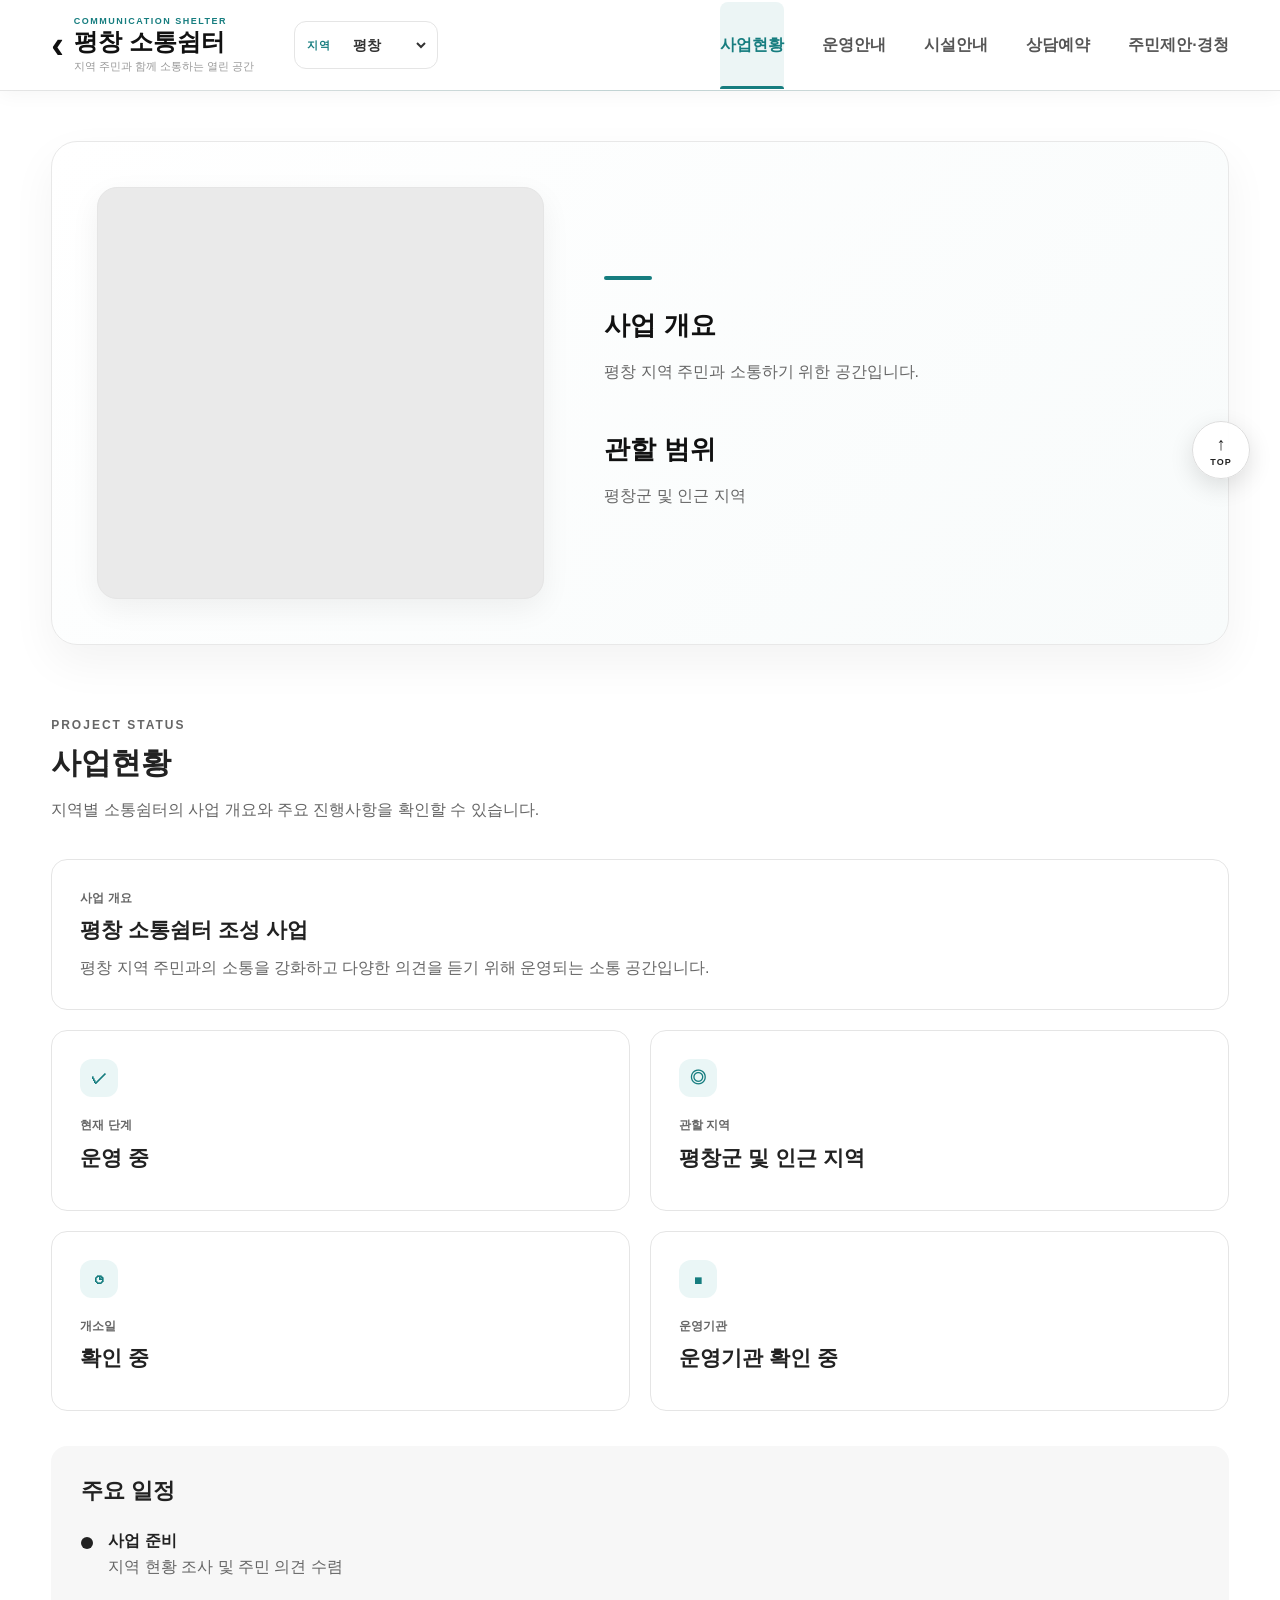
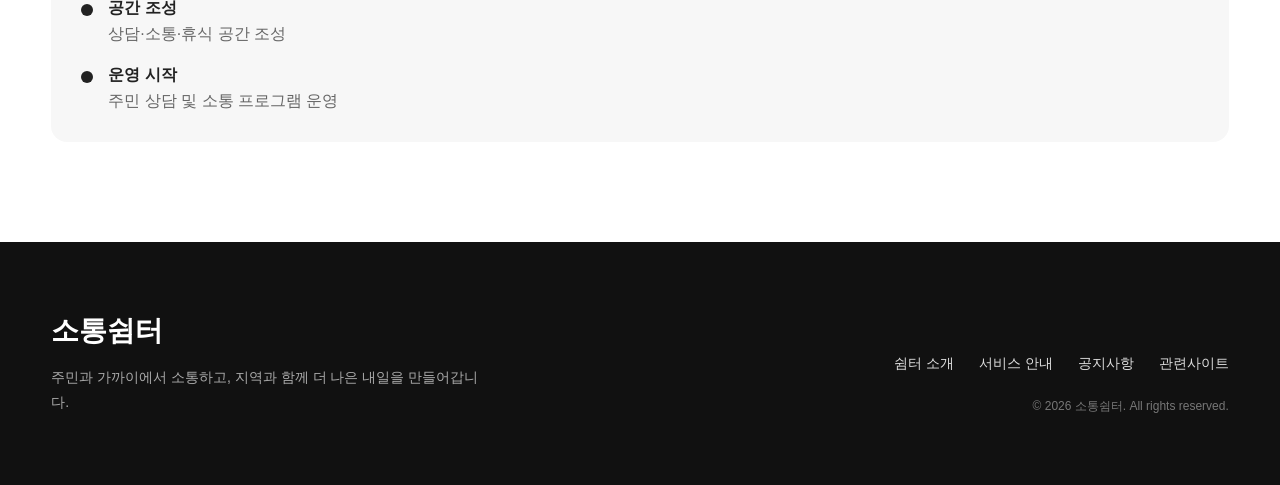
==== detail.html @ 6b95389c "Add files via upload" ====
<!DOCTYPE html>
<html lang="ko">

<head>

    <meta charset="UTF-8">

    <meta
        name="viewport"
        content="width=device-width, initial-scale=1.0"
    >

    <title>소통쉼터 상세</title>

    <link
        rel="stylesheet"
        href="style.css"
    >

</head>


<body class="detail-page">


<!-- =========================
     상세페이지 HEADER
========================= -->

<header class="detail-header">

    <div class="detail-header-inner">


        <a
            href="index.html"
            class="detail-logo"
        >
            <span class="back-arrow">
                ‹
            </span>

            <span class="detail-title-wrap">

                <span class="detail-eyebrow">
                    COMMUNICATION SHELTER
                </span>

                <span id="detailTitle">
                    소통쉼터
                </span>

                <span class="detail-subtitle">
                    지역 주민과 함께 소통하는 열린 공간
                </span>

            </span>
        </a>

        <div class="detail-region-select">

            <label for="regionSelect">
                지역
            </label>

            <select id="regionSelect">

                <option value="평창">
                    평창
                </option>

                <option value="태백">
                    태백
                </option>

                <option value="홍천">
                    홍천
                </option>

                <option value="괴산">
                    괴산
                </option>

                <option value="전주">
                    전주
                </option>

                <option value="고창">
                    고창
                </option>

            </select>

        </div>


        <nav class="detail-nav">

            <button
                class="detail-nav-button active"
                data-detail="status"
            >
                사업현황
            </button>


            <button
                class="detail-nav-button"
                data-detail="operation"
            >
                운영안내
            </button>


            <button
                class="detail-nav-button"
                data-detail="facility"
            >
                시설안내
            </button>


            <button
                class="detail-nav-button"
                data-detail="reservation"
            >
                상담예약
            </button>


            <button
                class="detail-nav-button"
                data-detail="suggestion"
            >
                주민제안·경청
            </button>

        </nav>

    </div>

</header>



<!-- =========================
     상세페이지 MAIN
========================= -->

<main class="detail-main">


    <!-- =========================
         상단 공통 영역
    ========================== -->

    <section class="detail-overview">


        <!-- 지도 -->

        <div class="detail-map-area">

            <div id="detailMap"></div>

        </div>


        <!-- 기본 정보 -->

        <div class="detail-overview-text">

            <h2 id="overviewTitle">
                사업 개요
            </h2>


            <p id="overviewText">
                소통쉼터 사업 정보를 안내합니다.
            </p>


            <h2>
                관할 범위
            </h2>


            <p id="jurisdictionText">
                관할 지역 정보를 안내합니다.
            </p>

        </div>


    </section>



    <!-- =========================
         아래 변경 영역
    ========================== -->

    <section class="detail-content">


        <!-- 사업현황 -->

        <div
            class="detail-panel active"
            id="status"
        >

            <div class="status-header">

                <p class="status-subtitle">
                    PROJECT STATUS
                </p>

                <h2>
                    사업현황
                </h2>

                <p>
                    지역별 소통쉼터의 사업 개요와
                    주요 진행사항을 확인할 수 있습니다.
                </p>

            </div>


            <div class="status-grid">


                <!-- 사업 개요 -->

                <div class="status-card large">

                    <p class="status-label">
                        사업 개요
                    </p>

                    <h3 id="statusOverviewTitle">
                        소통쉼터 조성 사업
                    </h3>

                    <p id="statusOverviewText">
                        지역 주민과의 소통을 강화하고
                        편안한 상담 및 휴식 공간을 제공하기 위한 사업입니다.
                    </p>

                </div>


                <!-- 현재 단계 -->

                <div class="status-card">

                    <div class="status-icon">
                        ✓
                    </div>

                    <p class="status-label">
                        현재 단계
                    </p>

                    <h3 id="statusPhase">
                        운영 중
                    </h3>

                </div>


                <!-- 관할 지역 -->

                <div class="status-card">

                    <div class="status-icon">
                        ◎
                    </div>

                    <p class="status-label">
                        관할 지역
                    </p>

                    <h3 id="statusArea">
                        지역 정보
                    </h3>

                </div>


                <!-- 개소일 -->

                <div class="status-card">

                    <div class="status-icon">
                        ◷
                    </div>

                    <p class="status-label">
                        개소일
                    </p>

                    <h3 id="statusOpenDate">
                        확인 중
                    </h3>

                </div>


                <!-- 운영기관 -->

                <div class="status-card">

                    <div class="status-icon">
                        ◼
                    </div>

                    <p class="status-label">
                        운영기관
                    </p>

                    <h3 id="statusOperator">
                        운영기관 확인 중
                    </h3>

                </div>

            </div>


            <!-- 주요 일정 -->

            <div class="status-section">

                <h3>
                    주요 일정
                </h3>

                <div class="timeline">

                    <div class="timeline-item">

                        <span class="timeline-dot"></span>

                        <div>
                            <strong>
                                사업 준비
                            </strong>

                            <p>
                                지역 현황 조사 및 주민 의견 수렴
                            </p>
                        </div>

                    </div>


                    <div class="timeline-item">

                        <span class="timeline-dot"></span>

                        <div>
                            <strong>
                                공간 조성
                            </strong>

                            <p>
                                상담·소통·휴식 공간 조성
                            </p>
                        </div>

                    </div>


                    <div class="timeline-item">

                        <span class="timeline-dot"></span>

                        <div>
                            <strong>
                                운영 시작
                            </strong>

                            <p>
                                주민 상담 및 소통 프로그램 운영
                            </p>
                        </div>

                    </div>

                </div>

            </div>

        </div>



        <!-- 운영안내 -->

        <div
            class="detail-panel"
            id="operation"
        >

            <h2>
                운영안내
            </h2>


            <div class="info-grid">

                <div class="info-card">

                    <div class="info-icon">
                        ◷
                    </div>

                    <p class="info-label">
                        운영시간
                    </p>

                    <h3 id="detailHours">
                        운영시간 확인 중
                    </h3>

                </div>


                <div class="info-card">

                    <div class="info-icon">
                        ◎
                    </div>

                    <p class="info-label">
                        위치
                    </p>

                    <h3 id="detailAddress">
                        주소 정보
                    </h3>

                </div>


                <div class="info-card">

                    <div class="info-icon">
                        ☎
                    </div>

                    <p class="info-label">
                        문의
                    </p>

                    <h3 id="detailPhone">
                        전화번호 확인 중
                    </h3>

                </div>

            </div>


            <div class="route-box">

                <div>

                    <div class="route-icon">
                        ➜
                    </div>

                    <p class="info-label">
                        찾아오는 길
                    </p>

                    <h3>
                        소통쉼터 방문 안내
                    </h3>

                    <p id="routeText">
                        방문 경로 정보가 표시됩니다.
                    </p>

                </div>

                <button
                    class="map-link-button"
                    id="mapLinkButton"
                >
                    지도에서 보기
                </button>

            </div>

        </div>



        <!-- 시설안내 -->

        <div
            class="detail-panel"
            id="facility"
        >

            <div class="facility-header">

                <p class="facility-subtitle">
                    FACILITY
                </p>

                <h2>
                    시설안내
                </h2>

                <p class="facility-description">
                    소통쉼터에서 이용할 수 있는 공간을 안내합니다.
                </p>

            </div>


            <div class="facility-grid">


                <!-- 상담실 -->

                <article class="facility-card">

                    <div class="facility-image">
                        상담실 사진
                    </div>

                    <div class="facility-info">

                        <span class="facility-number">
                            01
                        </span>

                        <h3>
                            상담실
                        </h3>

                        <p>
                            주민 상담과 의견 청취를 위한
                            독립적인 상담 공간입니다.
                        </p>

                    </div>

                </article>


                <!-- 주민 소통 공간 -->

                <article class="facility-card">

                    <div class="facility-image">
                        소통공간 사진
                    </div>

                    <div class="facility-info">

                        <span class="facility-number">
                            02
                        </span>

                        <h3>
                            주민 소통 공간
                        </h3>

                        <p>
                            지역 주민들이 편하게 모여
                            이야기를 나눌 수 있는 공간입니다.
                        </p>

                    </div>

                </article>


                <!-- 상담 / 안내 공간 -->

                <article class="facility-card">

                    <div class="facility-image">
                        안내공간 사진
                    </div>

                    <div class="facility-info">

                        <span class="facility-number">
                            03
                        </span>

                        <h3>
                            상담·안내 공간
                        </h3>

                        <p>
                            사업 관련 문의와 각종 안내를
                            받을 수 있는 공간입니다.
                        </p>

                    </div>

                </article>


                <!-- 휴식 공간 -->

                <article class="facility-card">

                    <div class="facility-image">
                        휴식공간 사진
                    </div>

                    <div class="facility-info">

                        <span class="facility-number">
                            04
                        </span>

                        <h3>
                            휴식 공간
                        </h3>

                        <p>
                            방문객이 자유롭게 머물며
                            쉴 수 있는 편안한 공간입니다.
                        </p>

                    </div>

                </article>


            </div>

        </div>



        <!-- 상담예약 -->

        <div
            class="detail-panel"
            id="reservation"
        >

            <div class="reservation-header">

                <p class="reservation-subtitle">
                    RESERVATION
                </p>

                <h2>
                    상담예약
                </h2>

                <p>
                    원하는 날짜와 시간을 선택해 상담을 예약할 수 있습니다.
                </p>

            </div>


            <div class="reservation-layout">


                <!-- 날짜 선택 -->

                <div class="reservation-box">

                    <h3>
                        1. 날짜 선택
                    </h3>

                    <input
                        type="date"
                        id="reservationDate"
                    >

                </div>


                <!-- 시간 선택 -->

                <div class="reservation-box">

                    <h3>
                        2. 시간 선택
                    </h3>

                    <div class="time-buttons">

                        <button
                            class="time-button"
                            data-time="09:00"
                        >
                            09:00
                        </button>

                        <button
                            class="time-button"
                            data-time="10:00"
                        >
                            10:00
                        </button>

                        <button
                            class="time-button"
                            data-time="11:00"
                        >
                            11:00
                        </button>

                        <button
                            class="time-button"
                            data-time="13:00"
                        >
                            13:00
                        </button>

                        <button
                            class="time-button"
                            data-time="14:00"
                        >
                            14:00
                        </button>

                        <button
                            class="time-button"
                            data-time="15:00"
                        >
                            15:00
                        </button>

                        <button
                            class="time-button"
                            data-time="16:00"
                        >
                            16:00
                        </button>

                    </div>

                </div>


                <!-- 예약 확인 -->

                <div class="reservation-box reservation-summary">

                    <h3>
                        3. 예약 확인
                    </h3>

                    <p>
                        날짜 :
                        <strong id="selectedDateText">
                            선택 안됨
                        </strong>
                    </p>

                    <p>
                        시간 :
                        <strong id="selectedTimeText">
                            선택 안됨
                        </strong>
                    </p>

                    <button
                        class="reservation-submit"
                        id="reservationSubmit"
                    >
                        상담 예약하기
                    </button>

                </div>


            </div>

        </div>



        <!-- 주민제안 / 경청 -->

        <div
            class="detail-panel"
            id="suggestion"
        >

            <div class="suggestion-header">

                <p class="suggestion-subtitle">
                    LISTENING
                </p>

                <h2>
                    주민제안·경청
                </h2>

                <p>
                    지역 주민의 의견과 제안을 듣고
                    더 나은 소통쉼터를 만들어갑니다.
                </p>

            </div>


            <div class="suggestion-layout">


                <!-- 안내 영역 -->

                <div class="suggestion-guide">

                    <h3>
                        이용 안내
                    </h3>

                    <p>
                        소통쉼터 운영과 관련된 제안,
                        불편사항, 개선 의견 등을 남길 수 있습니다.
                    </p>

                    <ul>
                        <li>
                            작성한 내용은 운영 검토 후 확인됩니다.
                        </li>

                        <li>
                            개인정보가 포함된 내용은 작성에 주의해주세요.
                        </li>

                        <li>
                            실제 서비스에서는 본인인증 기능을 추가할 수 있습니다.
                        </li>
                    </ul>

                </div>


                <!-- 제안 작성 -->

                <form
                    class="suggestion-form"
                    id="suggestionForm"
                >

                    <div class="form-group">

                        <label for="suggestionName">
                            이름
                        </label>

                        <input
                            type="text"
                            id="suggestionName"
                            placeholder="이름을 입력해주세요"
                        >

                    </div>


                    <div class="form-group">

                        <label for="suggestionPhone">
                            연락처
                        </label>

                        <input
                            type="tel"
                            id="suggestionPhone"
                            placeholder="010-0000-0000"
                        >

                    </div>


                    <div class="form-group">

                        <label for="suggestionCategory">
                            제안 유형
                        </label>

                        <select id="suggestionCategory">

                            <option value="">
                                선택해주세요
                            </option>

                            <option value="운영">
                                운영 관련
                            </option>

                            <option value="시설">
                                시설 관련
                            </option>

                            <option value="상담">
                                상담 관련
                            </option>

                            <option value="기타">
                                기타
                            </option>

                        </select>

                    </div>


                    <div class="form-group">

                        <label for="suggestionTitle">
                            제목
                        </label>

                        <input
                            type="text"
                            id="suggestionTitle"
                            placeholder="제안 제목을 입력해주세요"
                        >

                    </div>


                    <div class="form-group full">

                        <label for="suggestionContent">
                            제안 내용
                        </label>

                        <textarea
                            id="suggestionContent"
                            rows="8"
                            placeholder="제안 내용을 입력해주세요"
                        ></textarea>

                    </div>


                    <div class="suggestion-submit-area">

                        <button
                            type="submit"
                            class="suggestion-submit"
                        >
                            제안 등록하기
                        </button>

                    </div>

                </form>

            </div>

        </div>


    </section>


</main>

<!-- =========================
     FOOTER
========================= -->

<footer class="footer">

    <div class="footer-inner">

        <div class="footer-left">

            <h2>
                소통쉼터
            </h2>

            <p>
                주민과 가까이에서 소통하고,
                지역과 함께 더 나은 내일을 만들어갑니다.
            </p>

        </div>


        <div class="footer-right">

            <div class="footer-menu">

                <a href="index.html#about">
                    쉼터 소개
                </a>

                <a href="index.html#service">
                    서비스 안내
                </a>

                <a href="index.html#notice">
                    공지사항
                </a>

                <a href="index.html#related">
                    관련사이트
                </a>

            </div>


            <p class="footer-copy">
                © 2026 소통쉼터. All rights reserved.
            </p>

        </div>

    </div>

</footer>

<button
    class="top-button"
    id="topButton"
    aria-label="맨 위로 이동"
>
    ↑
    <span>TOP</span>
</button>



<script
    src="https://dapi.kakao.com/v2/maps/sdk.js?appkey=df455211ce0ad9df1e1cfd5d2ec8507c&libraries=services">
</script>

<script src="detail.js"></script>


</body>

</html>
---- style.css ----
/* =========================
   기본 설정
========================= */

/* =========================
   사이트 컬러
========================= */

:root {
    --primary: #167D7F;
    --primary-dark: #116466;
    --primary-light: #EAF6F6;

    --text: #222222;
    --text-light: #777777;

    --border: #E8E8E8;
    --background: #F7F7F7;
}

* {
    margin: 0;
    padding: 0;
    box-sizing: border-box;
}

html {
    scroll-behavior: smooth;
}

body {
    font-family:
        "Pretendard",
        "Noto Sans KR",
        Arial,
        sans-serif;

    background: #ffffff;
    color: #222222;
}

@media (min-width: 1201px) {

    body:not(.detail-page) .header,
    body:not(.detail-page) main,
    body:not(.detail-page) .footer {
        margin-left: 280px;
    }

    body:not(.detail-page) .header {
        width: calc(100% - 280px);
    }

}

button {
    font-family: inherit;
    border: none;
    background: none;
    cursor: pointer;
}

a {
    text-decoration: none;
    color: inherit;
}

/* =========================
   PC 고정 사이드바
========================= */

.desktop-sidebar {
    position: fixed;
    top: 0;
    left: 0;

    width: 280px;
    height: 100vh;

    z-index: 1200;

    background: #ffffff;

    border-right: 1px solid #e9eeee;

    overflow-y: auto;
}


.desktop-sidebar-inner {
    padding: 38px 25px;
}


/* 상단 로고 영역 */

.desktop-sidebar-top {
    padding: 0 8px 30px;

    border-bottom: 1px solid #eeeeee;
}


.desktop-sidebar-top h2 {
    margin-bottom: 8px;

    color: var(--primary);

    font-size: 27px;
    font-weight: 800;
}


.desktop-sidebar-top p {
    color: #888;

    font-size: 13px;
    line-height: 1.6;
}

.desktop-region-status {
    display: inline-flex;
    align-items: center;

    gap: 7px;

    margin-top: 16px;

    padding: 7px 10px;

    border-radius: 999px;

    background: var(--primary-light);

    color: var(--primary);

    font-size: 12px;
    font-weight: 800;
}


.desktop-region-dot {
    width: 7px;
    height: 7px;

    border-radius: 50%;

    background: var(--primary);
}

/* =========================
   사이드바 지역 바로가기
========================= */

.desktop-region-list {
    display: grid;

    grid-template-columns:
        repeat(3, 1fr);

    gap: 7px;

    margin-top: 14px;
}


.desktop-region-button {
    padding: 8px 5px;

    border: 1px solid #e5e5e5;
    border-radius: 8px;

    background: #ffffff;

    color: #777;

    font-size: 12px;
    font-weight: 700;

    transition: 0.2s;
}


.desktop-region-button:hover {
    border-color: var(--primary);

    color: var(--primary);

    background: var(--primary-light);
}


.desktop-region-button.active {
    border-color: var(--primary);

    background: var(--primary);

    color: #ffffff;
}

/* 메뉴 전체 */

.desktop-sidebar-menu {
    margin-top: 15px;
}


/* 메뉴 그룹 */

.desktop-menu-group {
    padding: 22px 0;

    border-bottom: 1px solid #eeeeee;
}


.desktop-menu-group:last-child {
    border-bottom: none;
}


/* 쉼터 소개 / 서비스 안내 등 제목 */

.desktop-menu-group h3 {
    margin: 0 10px 10px;

    color: #999;

    font-size: 12px;
    font-weight: 800;

    letter-spacing: 0.5px;
}


/* 실제 메뉴 */

.desktop-menu-group a {
    position: relative;

    display: block;

    margin: 3px 0;
    padding: 11px 14px;

    border-radius: 10px;

    color: #444;

    font-size: 14px;
    font-weight: 600;

    transition:
        background 0.2s ease,
        color 0.2s ease,
        padding-left 0.2s ease;
}


/* 마우스 올렸을 때 */

.desktop-menu-group a:hover {
    padding-left: 19px;

    background: var(--primary-light);

    color: var(--primary);
}

.desktop-menu-group a.active {
    padding-left: 19px;

    background: var(--primary-light);

    color: var(--primary);

    font-weight: 800;
}

/* =========================
   사이드바 상담예약 버튼
========================= */

.desktop-reservation-button {
    display: flex;
    align-items: center;
    justify-content: space-between;

    gap: 15px;

    margin-top: 25px;

    padding: 15px 17px;

    border-radius: 12px;

    background: var(--primary);

    color: #ffffff;

    font-size: 14px;
    font-weight: 800;

    transition:
        background 0.2s ease,
        transform 0.2s ease,
        box-shadow 0.2s ease;
}


.desktop-reservation-button strong {
    font-size: 18px;

    transition:
        transform 0.2s ease;
}


.desktop-reservation-button:hover {
    background: var(--primary-dark);

    transform: translateY(-2px);

    box-shadow:
        0 10px 25px
        rgba(22, 125, 127, 0.20);
}


.desktop-reservation-button:hover strong {
    transform: translateX(4px);
}


/* =========================
   HEADER
========================= */

.header {
    width: 100%;
    height: 90px;

    display: flex;
    align-items: center;

    background: #ffffff;

    border-bottom: 1px solid #eeeeee;

    position: sticky;
    top: 0;

    z-index: 1000;
}

.header-inner {
    width: 92%;
    max-width: 1400px;
    height: 100%;

    margin: 0 auto;

    display: flex;
    align-items: center;

    gap: 40px;
}


/* =========================
   로고
========================= */

.logo {
    margin: 0;

    flex-shrink: 0;

    font-size: 28px;
    font-weight: 800;

    color: #111;
}

.header-region {
    display: flex;
    align-items: center;

    gap: 7px;

    padding: 7px 11px;

    border-radius: 999px;

    background: var(--primary-light);

    color: var(--primary);

    font-size: 12px;
    font-weight: 800;

    white-space: nowrap;
}


.header-region-dot {
    width: 6px;
    height: 6px;

    border-radius: 50%;

    background: var(--primary);
}

/* =========================
   상단 상담예약 버튼
========================= */

.header-reservation-button {
    margin-left: auto;

    padding: 12px 20px;

    border-radius: 10px;

    background: var(--primary);

    color: #ffffff;

    font-size: 14px;
    font-weight: 800;

    white-space: nowrap;

    transition:
        background 0.2s ease,
        transform 0.2s ease;
}

.header-reservation-button:hover {
    background: var(--primary-dark);

    transform: translateY(-2px);
}


/* =========================
   햄버거
========================= */

.menu-button {
    width: 48px;
    height: 48px;

    flex-shrink: 0;

    display: flex;
    flex-direction: column;
    align-items: center;
    justify-content: center;

    gap: 5px;

    padding: 0;

    border: 1px solid #dddddd;
    border-radius: 50%;

    background: #ffffff;

    cursor: pointer;

    transition: 0.2s;
}

.menu-button:hover {
    background: #f5f5f5;
    border-color: #bbbbbb;
}

.menu-button span {
    display: block;

    width: 19px;
    height: 2px;

    background: #222;

    transition: 0.2s;
}

/* =========================
   햄버거 애니메이션
========================= */

.menu-button span {
    transition:
        transform 0.3s ease,
        opacity 0.3s ease;
}

.menu-button.active span:nth-child(1) {
    transform:
        translateY(7px)
        rotate(45deg);
}

.menu-button.active span:nth-child(2) {
    opacity: 0;
}

.menu-button.active span:nth-child(3) {
    transform:
        translateY(-7px)
        rotate(-45deg);
}


/* =========================
   HERO SLIDER
========================= */

.hero {
    width: 100%;
    padding-top: 30px;
}

.hero-slider {
    position: relative;

    width: 92%;
    max-width: 1400px;
    height: 520px;

    margin: 0 auto;

    overflow: hidden;

    border-radius: 20px;

    background: #ddd;
}

.slide {
    position: absolute;

    inset: 0;

    display: flex;
    align-items: center;

    padding: 0 90px;

    opacity: 0;

    background-size: cover;
    background-position: center;
    background-color: #dfe8e3;

    transition: opacity 0.6s ease;

    pointer-events: none;
}

.slide.active {
    opacity: 1;

    z-index: 1;

    pointer-events: auto;
}

.slide-overlay {
    position: absolute;

    inset: 0;

    background:
        linear-gradient(
            90deg,
            rgba(0, 0, 0, 0.55) 0%,
            rgba(0, 0, 0, 0.20) 55%,
            rgba(0, 0, 0, 0.05) 100%
        );
}

.slide-content {
    position: relative;

    z-index: 2;

    max-width: 650px;

    color: #fff;
}

/* =========================
   HERO 배지
========================= */

.hero-badge {
    display: inline-flex;

    align-items: center;

    margin-bottom: 16px;

    padding: 7px 12px;

    border: 1px solid
        rgba(255, 255, 255, 0.45);

    border-radius: 999px;

    background:
        rgba(255, 255, 255, 0.12);

    color: #ffffff;

    font-size: 12px;
    font-weight: 700;

    backdrop-filter: blur(6px);
}

.slide-content p {
    margin-bottom: 14px;

    font-size: 14px;
    font-weight: 700;

    letter-spacing: 2px;
}

.slide-content h2 {
    margin-bottom: 20px;

    font-size: 52px;
    line-height: 1.25;

    font-weight: 800;

    text-shadow:
    0 3px 18px
    rgba(0, 0, 0, 0.18);

}

.slide-content span {
    display: block;

    max-width: 500px;

    font-size: 17px;
    line-height: 1.8;

    color: rgba(255, 255, 255, 0.85);

    text-shadow:
    0 2px 10px
    rgba(0, 0, 0, 0.15);

}

/* HERO 버튼 */

.hero-button {
    display: inline-flex;
    align-items: center;
    gap: 10px;

    margin-top: 28px;
    padding: 13px 20px;

    border-radius: 999px;

    background: rgba(255, 255, 255, 0.95);
    color: #222;

    font-size: 14px;
    font-weight: 700;

    transition: 0.25s;
}

.hero-button span {
    transition: transform 0.25s ease;
}

.hero-button:hover {
    background: #ffffff;
    transform: translateY(-2px);
}

.hero-button:hover span {
    transform: translateX(5px);
}

/* 사진이 없을 때 기본 배경 */

.slide:nth-child(1) {
    background-color: #dfe8e3;
}

.slide:nth-child(2) {
    background-color: #e7e2d8;
}

.slide:nth-child(3) {
    background-color: #dde5ec;
}




/* =========================
   슬라이더 버튼
========================= */

.slider-button {
    position: absolute;

    top: 50%;

    z-index: 10;

    width: 48px;
    height: 48px;

    display: flex;
    align-items: center;
    justify-content: center;

    border: 1px solid rgba(255, 255, 255, 0.5);
    border-radius: 50%;

    background: rgba(0, 0, 0, 0.15);

    color: #fff;

    font-size: 32px;

    cursor: pointer;

    transform: translateY(-50%);

    transition: 0.2s;
}

.slider-button:hover {
    background: rgba(0, 0, 0, 0.45);
}

.slider-button.prev {
    left: 25px;
}

.slider-button.next {
    right: 25px;
}


/* =========================
   슬라이더 점
========================= */

.slider-dots {
    position: absolute;

    left: 50%;
    bottom: 25px;

    z-index: 10;

    display: flex;

    gap: 10px;

    transform: translateX(-50%);
}

.dot {
    width: 9px;
    height: 9px;

    padding: 0;

    border: none;
    border-radius: 50%;

    background: rgba(255, 255, 255, 0.45);

    cursor: pointer;

    transition: 0.2s;
}

.dot.active {
    width: 28px;

    border-radius: 10px;

    background: #fff;
}


/* =========================
   지역 선택 영역
========================= */

.region-section {
    width: 92%;
    max-width: 1400px;

    margin: 0 auto 100px;
}


/* 지역 탭 */

.region-tabs {
    display: flex;

    align-items: center;

    gap: 10px;

    padding: 0 0 18px;

    overflow-x: auto;
}

.region-tab {
    min-width: 95px;

    padding: 13px 20px;

    border: 1px solid #e3e3e3;
    border-radius: 999px;

    background: #ffffff;

    color: #777;

    font-size: 15px;
    font-weight: 700;

    cursor: pointer;

    transition: 0.2s;

    white-space: nowrap;
}

.region-tab:hover {
    color: #222;

    border-color: #bbbbbb;

    background: #f7f7f7;
}

.region-tab.active {
    color: #ffffff;

    border-color: var(--primary);

    background: var(--primary);

    box-shadow:
        0 6px 18px
        rgba(22, 125, 127, 0.20);
}


/* =========================
   지도 박스
========================= */

.map-container {
    overflow: hidden;

    border: 1px solid #e8e8e8;
    border-radius: 22px;

    background: #ffffff;

    box-shadow:
        0 15px 40px
        rgba(0, 0, 0, 0.06);
}


/* 지도 상단 설명 */

.map-header {
    min-height: 110px;

    padding: 25px 32px;

    display: flex;
    align-items: center;
    justify-content: space-between;

    gap: 30px;

    background: #ffffff;

    border-bottom: 1px solid #eeeeee;
}

.map-label {
    margin: 0 0 5px;

    color: #aaa;

    font-size: 11px;
    font-weight: 800;

    letter-spacing: 2px;
}

.map-header h2 {
    margin: 0;

    color: #111;

    font-size: 30px;
    font-weight: 800;
}

#regionDescription {
    margin: 0;

    color: #777;

    font-size: 14px;
    line-height: 1.6;

    text-align: right;
}


/* 실제 지도 */

.map {
    width: 100%;
    height: 550px;

    position: relative;

    overflow: hidden;
}

#kakaoMap {
    width: 100%;
    height: 100%;
}


/* =========================
   메뉴 배경
========================= */

.menu-overlay {
    position: fixed;

    inset: 0;

    z-index: 1900;

    background: rgba(0, 0, 0, 0.35);

    opacity: 0;
    visibility: hidden;

    transition:
        opacity 0.3s ease,
        visibility 0.3s ease;
}

.menu-overlay.active {
    opacity: 1;
    visibility: visible;
}


/* =========================
   사이드 메뉴
========================= */

.side-menu {
    position: fixed;

    top: 0;
    right: -520px;

    width: 500px;
    height: 100vh;

    z-index: 2000;

    padding: 0;

    background: #ffffff;

    box-shadow:
        -10px 0 40px
        rgba(0, 0, 0, 0.12);

    transition: right 0.4s ease;

    overflow-y: auto;
}

.side-menu.active {
    right: 0;
}

.side-menu-header {
    height: 90px;

    padding: 0 35px;

    display: flex;
    align-items: center;
    justify-content: space-between;

    border-bottom: 1px solid #eeeeee;
}

.side-menu-header h2 {
    margin: 0;

    font-size: 25px;
    font-weight: 800;

    color: #111;
}

.close-button {
    width: 45px;
    height: 45px;

    display: flex;
    align-items: center;
    justify-content: center;

    padding: 0;

    border: none;
    border-radius: 50%;

    background: #f5f5f5;

    color: #222;

    font-size: 27px;

    cursor: pointer;

    transition: 0.2s;
}

.close-button:hover {
    background: #222;

    color: #ffffff;
}


/* 메뉴 내용 */

.menu-content {
    padding: 15px 35px 50px;
}

.menu-group {
    padding: 28px 0;

    border-bottom: 1px solid #eeeeee;
}

.menu-group:last-child {
    border-bottom: none;
}

.menu-group h3 {
    margin: 0 0 16px;

    font-size: 19px;
    font-weight: 800;

    color: #111;
}

.menu-group button,
.menu-group a {
    width: 100%;

    display: block;

    padding: 9px 0;

    border: none;

    background: none;

    color: #666;

    font-family: inherit;
    font-size: 15px;

    text-align: left;

    cursor: pointer;

    transition: 0.2s;
}

.menu-group button:hover,
.menu-group a:hover {
    padding-left: 8px;

    color: #111;
}


/* =========================
   MODAL
========================= */

.modal {
    position: fixed;

    inset: 0;

    display: flex;
    align-items: center;
    justify-content: center;

    background: rgba(0, 0, 0, 0.45);

    opacity: 0;
    visibility: hidden;

    z-index: 3000;

    transition: 0.25s;
}

.modal.active {
    opacity: 1;
    visibility: visible;
}

.modal-box {
    position: relative;

    width: 90%;
    max-width: 450px;

    padding: 40px;

    background: #ffffff;

    border-radius: 12px;

    box-shadow:
        0 20px 50px
        rgba(0, 0, 0, 0.2);
}

.modal-close {
    position: absolute;

    top: 15px;
    right: 20px;

    font-size: 30px;
}

.modal-label {
    color: #777;

    font-size: 14px;

    margin-bottom: 8px;
}

.modal-box h2 {
    margin-bottom: 15px;
}

.modal-box p {
    color: #666;
}

.detail-button {
    width: 100%;

    margin-top: 25px;

    padding: 14px;

    background: #222;
    color: #fff;

    border-radius: 6px;
}

/* =========================
   공지사항 팝업
========================= */

.notice-modal {
    position: fixed;

    inset: 0;

    z-index: 3500;

    display: flex;
    align-items: center;
    justify-content: center;

    padding: 20px;

    background:
        rgba(0, 0, 0, 0.45);

    opacity: 0;
    visibility: hidden;

    transition:
        opacity 0.25s ease,
        visibility 0.25s ease;
}


.notice-modal.active {
    opacity: 1;
    visibility: visible;
}


.notice-modal-box {
    position: relative;

    width: 100%;
    max-width: 650px;

    padding: 42px;

    border-radius: 22px;

    background: #ffffff;

    box-shadow:
        0 20px 60px
        rgba(0, 0, 0, 0.18);

    transform:
        translateY(20px);

    transition:
        transform 0.25s ease;
}


.notice-modal.active .notice-modal-box {
    transform:
        translateY(0);
}


.notice-modal-close {
    position: absolute;

    top: 18px;
    right: 22px;

    width: 42px;
    height: 42px;

    display: flex;
    align-items: center;
    justify-content: center;

    border-radius: 50%;

    background: #f5f5f5;

    color: #333;

    font-size: 24px;

    transition: 0.2s;
}


.notice-modal-close:hover {
    background: var(--primary);

    color: #ffffff;
}


.notice-modal-category {
    display: inline-flex;

    margin-bottom: 18px;

    padding: 6px 11px;

    border-radius: 999px;

    background:
        var(--primary-light);

    color:
        var(--primary);

    font-size: 12px;
    font-weight: 800;
}


.notice-modal-box h2 {
    margin-bottom: 10px;

    padding-right: 45px;

    font-size: 26px;
    line-height: 1.4;
}


.notice-modal-date {
    margin-bottom: 28px;

    color: #999;

    font-size: 13px;
}


.notice-modal-content {
    padding-top: 25px;

    border-top:
        1px solid #eeeeee;

    color: #555;

    font-size: 15px;
    line-height: 1.9;

    white-space: pre-line;
}

/* =========================
   상단 메뉴
========================= */

.main-nav {
    flex: 1;

    display: flex;
    align-items: center;
    justify-content: center;

    gap: 55px;
}

.main-nav a {
    position: relative;

    padding: 34px 0;

    color: #444;

    font-size: 16px;
    font-weight: 600;

    transition: 0.2s;
}

.main-nav a:hover {
    color: #111;
}


/* =========================
   MEGA MENU
========================= */

.nav-item {
    height: 90px;

    display: flex;
    align-items: center;
}


/* 큰 메뉴 */

.mega-menu {
    position: absolute;

    top: 90px;
    left: 0;

    width: 100%;

    padding: 45px 0 55px;

    background: #ffffff;

    border-top: 1px solid #eeeeee;
    border-bottom: 1px solid #eeeeee;

    box-shadow:
        0 15px 30px
        rgba(0, 0, 0, 0.06);

    opacity: 0;
    visibility: hidden;

    transform: translateY(-8px);

    transition:
        opacity 0.25s ease,
        transform 0.25s ease,
        visibility 0.25s;

    z-index: 900;
}


/* 마우스 올리면 열기 */

.nav-item:hover .mega-menu {
    opacity: 1;
    visibility: visible;

    transform: translateY(0);
}


/* 메뉴 내부 */

.mega-menu-inner {
    width: 92%;
    max-width: 1400px;

    margin: 0 auto;

    display: grid;

    grid-template-columns:
        1.2fr
        1fr
        1fr
        1fr;

    gap: 45px;
}


/* 왼쪽 설명 */

.mega-title {
    padding-right: 40px;

    border-right: 1px solid #eeeeee;
}


.mega-title > p {
    margin-bottom: 10px;

    color: var(--primary);

    font-size: 11px;
    font-weight: 800;

    letter-spacing: 2px;
}


.mega-title h2 {
    margin-bottom: 15px;

    font-size: 28px;
    font-weight: 800;
}


.mega-title span {
    display: block;

    max-width: 260px;

    color: #777;

    font-size: 14px;
    line-height: 1.7;
}


/* 메뉴 열 */

.mega-column h3 {
    margin-bottom: 15px;

    padding: 14px 16px;

    background: #f5f6f7;

    font-size: 15px;
    font-weight: 800;
}


.main-nav .mega-column a {
    display: block;

    padding: 8px 16px;

    color: #666;

    font-size: 14px;
    font-weight: 500;

    transition: 0.2s;
}


.main-nav .mega-column a:hover {
    padding-left: 22px;

    color: var(--primary);
}

/* =========================
   메가메뉴 디테일
========================= */

/* 상단 메뉴 활성 표시 */

.nav-item > a::after {
    content: "";

    position: absolute;

    left: 50%;
    bottom: 22px;

    width: 0;
    height: 3px;

    border-radius: 3px;

    background: var(--primary);

    transform: translateX(-50%);

    transition: width 0.25s ease;
}


.nav-item:hover > a {
    color: var(--primary);
}


.nav-item:hover > a::after {
    width: 100%;
}


/* 메가메뉴 항목 앞 작은 표시 */

.main-nav .mega-column a {
    position: relative;
}


.main-nav .mega-column a::before {
    content: "";

    position: absolute;

    left: 5px;
    top: 50%;

    width: 5px;
    height: 5px;

    border-radius: 50%;

    background: var(--primary);

    opacity: 0;

    transform:
        translateY(-50%)
        translateX(-5px);

    transition: 0.2s;
}


.main-nav .mega-column a:hover::before {
    opacity: 1;

    transform:
        translateY(-50%)
        translateX(0);
}


/* =========================
   상세페이지 상단
========================= */

.detail-header {
    width: 100%;

    background: #ffffff;

    border-bottom: 1px solid #e5e5e5;

    position: sticky;

    top: 0;

    z-index: 100;

    box-shadow:
    0 4px 18px
    rgba(0, 0, 0, 0.04);

}

.detail-header::after {
    content: "";

    position: absolute;

    left: 0;
    bottom: -1px;

    width: 100%;
    height: 1px;

    background:
        linear-gradient(
            to right,
            transparent,
            rgba(22, 125, 127, 0.18),
            transparent
        );
}

.detail-header-inner {
    width: 92%;
    max-width: 1400px;

    min-height: 90px;

    margin: 0 auto;

    display: flex;
    align-items: center;
    justify-content: space-between;

    gap: 40px;
}


/* 왼쪽 쉼터 이름 */

.detail-logo {
    display: flex;
    align-items: center;

    gap: 10px;

    flex-shrink: 0;

    color: #111;

    font-size: 26px;
    font-weight: 800;

    transition:
        color 0.2s ease,
        transform 0.2s ease;

}

.detail-logo:hover {
    color: var(--primary);

    transform: translateX(-3px);
}

.detail-title-wrap {
    display: flex;
    flex-direction: column;

    gap: 2px;
}


.detail-eyebrow {
    color: var(--primary);

    font-size: 9px;
    font-weight: 800;

    letter-spacing: 1.5px;
}


#detailTitle {
    font-size: 24px;
    font-weight: 800;

    line-height: 1.2;
}


.detail-subtitle {
    color: #999;

    font-size: 11px;
    font-weight: 500;
}

.back-arrow {
    font-size: 38px;

    line-height: 1;
}

.detail-logo:hover .back-arrow {
    color: var(--primary);

    transform: translateX(-4px);
}

/* =========================
   상세페이지 지역 선택
========================= */

.detail-region-select {
    display: flex;
    align-items: center;

    gap: 8px;

    flex-shrink: 0;

    padding: 6px 8px;

    border: 1px solid #e5e5e5;
    border-radius: 12px;

    background: #ffffff;
}


.detail-region-select label {
    padding-left: 4px;

    color: var(--primary);

    font-size: 11px;
    font-weight: 800;

    letter-spacing: 1px;
}


.detail-region-select select {
    min-width: 90px;

    padding: 8px 28px 8px 10px;

    border: none;

    background: transparent;

    color: #333;

    font-family: inherit;

    font-size: 14px;
    font-weight: 700;

    cursor: pointer;

    outline: none;
}

.detail-region-select select:hover,
.detail-region-select select:focus {
    border-color: var(--primary);

    box-shadow:
        0 0 0 3px
        rgba(22, 125, 127, 0.08);
}


/* 오른쪽 메뉴 */

.detail-nav {
    display: flex;
    align-items: center;
    justify-content: flex-end;

    gap: 38px;

    flex: 1;
}

/* =========================
   상세페이지 탭 보강
========================= */

.detail-nav {
    padding-left: 20px;
}


.detail-nav-button {
    border-radius: 8px 8px 0 0;
}


.detail-nav-button:hover {
    background:
        rgba(22, 125, 127, 0.06);
}


.detail-nav-button.active {
    color: var(--primary);

    background:
        rgba(22, 125, 127, 0.08);
}

.detail-nav-button {
    position: relative;

    padding: 33px 0;

    border: none;

    background: none;

    color: #555;

    font-size: 16px;
    font-weight: 600;

    white-space: nowrap;

    cursor: pointer;

    transition: 0.2s;
}

.detail-nav-button:hover {
    color: #111;
}

.detail-nav-button.active {
    color: var(--primary);
}

.detail-nav-button.active::after {
    content: "";

    position: absolute;

    left: 0;
    right: 0;
    bottom: 0;

    height: 3px;

    background: var(--primary);

    border-radius: 3px 3px 0 0;
}


/* =========================
   상세페이지 메인
========================= */

.detail-main {
    width: 92%;
    max-width: 1400px;

    margin: 0 auto;

    padding: 50px 0 100px;
}


/* 지도 + 개요 */

.detail-overview {
    display: grid;

    grid-template-columns:
        0.95fr
        1.25fr;

    gap: 50px;

    min-height: 500px;

    padding: 45px;

    border: 1px solid #e8e8e8;
    border-radius: 26px;

    background:
        linear-gradient(
            135deg,
            #ffffff 0%,
            #f8fbfb 100%
        );

    box-shadow:
        0 18px 45px
        rgba(0, 0, 0, 0.05);
}

.detail-map-area {
    min-height: 410px;

    overflow: hidden;

    border: 1px solid #e5e5e5;
    border-radius: 20px;

    background: #eaeaea;

    box-shadow:
        0 10px 30px
        rgba(0, 0, 0, 0.06);
}

#detailMap {
    width: 100%;
    height: 410px;
}


/* 아래 내용 */

.detail-content {
    margin-top: 70px;
}

.detail-panel {
    display: none;
}

.detail-panel.active {
    display: block;

    animation:
        detailFadeIn 0.45s ease both;
}


/* 탭 전환 애니메이션 */

@keyframes detailFadeIn {

    0% {
        opacity: 0;

        transform:
            translateY(18px);

        filter: blur(2px);
    }

    100% {
        opacity: 1;

        transform:
            translateY(0);

        filter: blur(0);
    }

}

.detail-panel > h2 {
    margin-bottom: 30px;

    font-size: 30px;
}

.detail-card {
    padding: 30px;

    margin-bottom: 20px;

    border: 1px solid #e5e5e5;

    border-radius: 16px;

    background: #fff;
}

.detail-card h3 {
    margin: 0 0 12px;
}

.detail-card p {
    margin: 0;

    line-height: 1.7;

    color: #555;
}

/* =========================
   페이지 전환 로딩
========================= */

.page-loader {
    position: fixed;

    inset: 0;

    z-index: 9999;

    display: flex;
    align-items: center;
    justify-content: center;

    background: #ffffff;

    opacity: 0;
    visibility: hidden;

    transition:
        opacity 0.25s ease,
        visibility 0.25s ease;
}


.page-loader.active {
    opacity: 1;

    visibility: visible;
}


.page-loader-content {
    text-align: center;
}


.loader-circle {
    width: 48px;
    height: 48px;

    margin: 0 auto 22px;

    border: 4px solid #e8eeee;

    border-top-color: var(--primary);

    border-radius: 50%;

    animation:
        loaderSpin 0.8s linear infinite;
}


.page-loader-content h2 {
    margin-bottom: 8px;

    color: #222;

    font-size: 24px;
    font-weight: 800;
}


.page-loader-content p {
    color: #888;

    font-size: 14px;
}


@keyframes loaderSpin {

    to {
        transform: rotate(360deg);
    }

}


/* =========================
   상세페이지 모바일
========================= */

@media (max-width: 900px) {

    .detail-header-inner {
        width: 92%;

        align-items: flex-start;
        flex-direction: column;

        gap: 10px;

        padding: 18px 0;
    }

    .detail-nav {
        width: 100%;

        justify-content: flex-start;

        gap: 25px;

        overflow-x: auto;
    }

    .detail-nav-button {
        padding: 12px 0;

        white-space: nowrap;
    }

    .detail-overview {
        grid-template-columns: 1fr;

        padding: 25px;
    }

    .detail-region-select {
        width: 100%;

        justify-content: space-between;
    }

    .detail-region-select select {
        flex: 1;
    }

}


/* =========================
   운영안내
========================= */

.info-grid {
    display: grid;

    grid-template-columns:
        repeat(3, 1fr);

    gap: 20px;

    margin-bottom: 25px;
}

.info-card {
    min-height: 150px;

    padding: 28px;

    border: 1px solid #e5e5e5;

    border-radius: 16px;

    background: #fff;

    transition:
    transform 0.25s ease,
    box-shadow 0.25s ease,
    border-color 0.25s ease;

}

.info-card:hover {
    transform: translateY(-4px);

    border-color:
        rgba(22, 125, 127, 0.30);

    box-shadow:
        0 10px 28px
        rgba(22, 125, 127, 0.08);
}

.info-label {
    margin-bottom: 10px;

    font-size: 13px;

    color: var(--primary);

    font-weight: 600;
}

.info-card h3 {
    font-size: 18px;

    line-height: 1.6;
}

.route-box {
    display: flex;

    align-items: center;
    justify-content: space-between;

    gap: 30px;

    padding: 30px;

    border: 1px solid #e5e5e5;

    border-radius: 16px;

    background: #fff;
}

.route-box h3 {
    margin-bottom: 10px;
}

.route-box p {
    color: #666;

    line-height: 1.7;
}

.map-link-button {
    flex-shrink: 0;

    padding: 14px 22px;

    border: none;

    border-radius: 8px;

    background: var(--primary);

    color: #fff;

    font-size: 14px;

    cursor: pointer;
}

.map-link-button:hover {
    background: var(--primary-dark);

    transform: translateY(-2px);
}

@media (max-width: 768px) {

    .info-grid {
        grid-template-columns: 1fr;
    }

    .route-box {
        align-items: flex-start;
        flex-direction: column;
    }

    .header-reservation-button {
        display: none;
    }

    .header-region {
        display: none;
    }

}


/* =========================
   시설안내
========================= */

.facility-header {
    margin-bottom: 35px;
}

.facility-subtitle {
    margin-bottom: 8px;

    font-size: 12px;
    font-weight: 700;

    letter-spacing: 2px;

    color: #999;
}

.facility-header h2 {
    margin-bottom: 12px;

    font-size: 30px;
}

.facility-description {
    color: #666;

    line-height: 1.7;
}

.facility-grid {
    display: grid;

    grid-template-columns:
        repeat(2, 1fr);

    gap: 25px;
}

.facility-card {
    overflow: hidden;

    border: 1px solid #e5e5e5;

    border-radius: 18px;

    background: #fff;

    transition: 0.25s;
}

.facility-card:hover {
    transform: translateY(-5px);

    box-shadow:
        0 12px 30px
        rgba(22, 125, 127, 0.10);
}

.facility-image {
    width: 100%;
    height: 230px;

    display: flex;
    align-items: center;
    justify-content: center;

    background: #eeeeee;

    color: #999;

    font-size: 15px;
}

.facility-info {
    position: relative;

    padding: 25px;
}

.facility-number {
    width: 42px;
    height: 42px;

    display: flex;
    align-items: center;
    justify-content: center;

    margin-bottom: 22px;

    border-radius: 50%;

    background: var(--primary-light);

    color: var(--primary);

    font-size: 13px;
    font-weight: 800;

    transition: 0.25s;
}

.facility-card:hover .facility-number {
    background: var(--primary);

    color: #ffffff;

    transform: rotate(-6deg) scale(1.08);
}

.facility-info h3 {
    margin-bottom: 10px;

    font-size: 21px;
    font-weight: 800;
}

.facility-info p {
    color: #666;

    line-height: 1.7;
}

@media (max-width: 768px) {

    .facility-grid {
        grid-template-columns: 1fr;
    }

    .facility-image {
        height: 200px;
    }

}


/* =========================
   상담예약
========================= */

.reservation-header {
    margin-bottom: 35px;
}

.reservation-subtitle {
    margin-bottom: 8px;

    font-size: 12px;
    font-weight: 700;

    letter-spacing: 2px;

    color: #999;
}

.reservation-header h2 {
    margin-bottom: 12px;

    font-size: 30px;
}

.reservation-header p {
    color: #666;
}

.reservation-layout {
    display: grid;

    grid-template-columns:
        repeat(3, 1fr);

    gap: 22px;
}

.reservation-box {
    padding: 30px;

    border: 1px solid #e5e5e5;
    border-radius: 18px;

    background:
        linear-gradient(
            135deg,
            #ffffff 0%,
            #f8fbfb 100%
        );

    box-shadow:
        0 10px 30px
        rgba(0, 0, 0, 0.04);

    transition:
        transform 0.25s ease,
        border-color 0.25s ease,
        box-shadow 0.25s ease;
}

.reservation-box:hover {
    transform: translateY(-4px);

    border-color:
        rgba(22, 125, 127, 0.30);

    box-shadow:
        0 12px 30px
        rgba(22, 125, 127, 0.08);
}

.reservation-box h3 {
    margin-bottom: 20px;

    font-size: 19px;
}

#reservationDate {
    width: 100%;

    padding: 14px 16px;

    border: 1px solid #dddddd;
    border-radius: 10px;

    background: #ffffff;

    font-size: 15px;

    outline: none;

    transition:
        border-color 0.2s ease,
        box-shadow 0.2s ease;
}

#reservationDate:focus {
    border-color: var(--primary);

    box-shadow:
        0 0 0 3px
        rgba(22, 125, 127, 0.10);
}

.time-buttons {
    display: grid;

    grid-template-columns:
        repeat(2, 1fr);

    gap: 10px;
}

.time-button {
    padding: 13px 15px;

    border: 1px solid #dddddd;
    border-radius: 10px;

    background: #ffffff;

    color: #555;

    font-size: 14px;
    font-weight: 600;

    cursor: pointer;

    transition: 0.2s;
}

.time-button:hover {
    border-color: var(--primary);

    color: var(--primary);

    background:
        rgba(22, 125, 127, 0.05);
}

.time-button:disabled {
    border-color: #eeeeee;

    background: #f7f7f7;

    color: #bbbbbb;

    cursor: not-allowed;

    opacity: 0.7;
}


.time-button:disabled:hover {
    border-color: #eeeeee;

    background: #f7f7f7;

    color: #bbbbbb;

    transform: none;
}

.time-button.active {
    background: var(--primary);

    color: #fff;

    border-color: var(--primary);
}

.reservation-summary p {
    margin-bottom: 12px;

    color: #555;
}

.reservation-submit {
    width: 100%;

    margin-top: 20px;

    padding: 14px;

    border: none;

    border-radius: 8px;

    background: var(--primary);

    color: #fff;

    cursor: pointer;

    font-weight: 800;

    transition:
        background 0.2s ease,
        transform 0.2s ease,
        box-shadow 0.2s ease;

}

.reservation-submit:hover {
    background: var(--primary-dark);

    transform: translateY(-2px);

    box-shadow:
        0 10px 25px
        rgba(22, 125, 127, 0.20);
}

@media (max-width: 900px) {

    .reservation-layout {
        grid-template-columns: 1fr;
    }

}


/* =========================
   주민제안·경청
========================= */

.suggestion-header {
    margin-bottom: 35px;
}

.suggestion-header::before {
    content: "";

    display: block;

    width: 45px;
    height: 4px;

    margin-bottom: 20px;

    border-radius: 999px;

    background: var(--primary);
}

.suggestion-subtitle {
    margin-bottom: 8px;

    font-size: 12px;
    font-weight: 700;

    letter-spacing: 2px;

    color: var(--primary);
}

.suggestion-header h2 {
    margin-bottom: 12px;

    font-size: 30px;
}

.suggestion-header p {
    color: #666;

    line-height: 1.7;
}

.suggestion-layout {
    display: grid;

    grid-template-columns:
        0.8fr
        1.4fr;

    gap: 30px;

    align-items: start;
}

.suggestion-guide {
    padding: 30px;

    border-radius: 16px;

    background: #f7f7f7;
}

.suggestion-guide h3 {
    margin-bottom: 15px;

    font-size: 20px;
}

.suggestion-guide p {
    margin-bottom: 20px;

    color: #666;

    line-height: 1.7;
}

.suggestion-guide ul {
    padding-left: 20px;

    color: #666;
}

.suggestion-guide li {
    margin-bottom: 10px;

    line-height: 1.6;
}

.suggestion-form {
    display: grid;

    grid-template-columns:
        repeat(2, 1fr);

    gap: 20px;

    padding: 32px;

    border: 1px solid #e5e5e5;
    border-radius: 20px;

    background:
        linear-gradient(
            135deg,
            #ffffff 0%,
            #f8fbfb 100%
        );

    box-shadow:
        0 10px 30px
        rgba(0, 0, 0, 0.04);
}

.form-group {
    display: flex;

    flex-direction: column;

    gap: 8px;
}

.form-group.full {
    grid-column:
        1 / -1;
}

.form-group label {
    font-size: 14px;

    font-weight: 600;
}

.form-group input,
.form-group select,
.form-group textarea {
    width: 100%;

    padding: 14px 16px;

    border: 1px solid #dddddd;
    border-radius: 10px;

    background: #ffffff;

    font-family: inherit;

    font-size: 14px;

    outline: none;

    transition:
        border-color 0.2s ease,
        box-shadow 0.2s ease,
        background 0.2s ease;
}

.form-group input:focus,
.form-group select:focus,
.form-group textarea:focus {
    border-color: var(--primary);

    background: #ffffff;

    box-shadow:
        0 0 0 3px
        rgba(22, 125, 127, 0.10);
}

.suggestion-submit-area {
    grid-column:
        1 / -1;

    display: flex;

    justify-content: flex-end;
}

.suggestion-submit {
    min-width: 160px;

    padding: 14px 24px;

    border: none;

    border-radius: 8px;

    background: var(--primary);

    color: #fff;

    font-size: 14px;

    cursor: pointer;

    font-weight: 800;

    transition:
        background 0.2s ease,
        transform 0.2s ease,
        box-shadow 0.2s ease;
}

.suggestion-submit:hover {
    background: var(--primary-dark);

    transform: translateY(-2px);

    box-shadow:
        0 10px 25px
        rgba(22, 125, 127, 0.20);
}

@media (max-width: 900px) {

    .suggestion-layout {
        grid-template-columns: 1fr;
    }

    .suggestion-form {
        grid-template-columns: 1fr;
    }

    .form-group.full,
    .suggestion-submit-area {
        grid-column: auto;
    }

}


/* =========================
   사업현황
========================= */

.status-header {
    margin-bottom: 35px;
}

.status-subtitle {
    margin-bottom: 8px;

    font-size: 12px;
    font-weight: 700;

    letter-spacing: 2px;

    color: #999;
}

.status-header h2 {
    margin-bottom: 12px;

    font-size: 30px;
}

.status-header p {
    color: #666;

    line-height: 1.7;
}

.status-grid {
    display: grid;

    grid-template-columns:
        repeat(2, 1fr);

    gap: 20px;
}

.status-card {
    padding: 28px;

    border: 1px solid #e5e5e5;

    border-radius: 16px;

    background: #fff;

    transition:
    transform 0.25s ease,
    box-shadow 0.25s ease,
    border-color 0.25s ease;
}

/* =========================
   사업현황 아이콘
========================= */

.status-icon {
    width: 38px;
    height: 38px;

    display: flex;
    align-items: center;
    justify-content: center;

    margin-bottom: 18px;

    border-radius: 12px;

    background: var(--primary-light);

    color: var(--primary);

    font-size: 16px;
    font-weight: 800;

    transition: 0.25s;
}

.status-card:hover .status-icon {
    background: var(--primary);
    color: #ffffff;

    transform: scale(1.06);
}

/* =========================
   운영안내 아이콘
========================= */

.info-icon {
    width: 38px;
    height: 38px;

    display: flex;
    align-items: center;
    justify-content: center;

    margin-bottom: 18px;

    border-radius: 12px;

    background: var(--primary-light);

    color: var(--primary);

    font-size: 16px;
    font-weight: 800;

    transition: 0.25s;
}

.route-icon {
    width: 38px;
    height: 38px;

    display: flex;
    align-items: center;
    justify-content: center;

    margin-bottom: 18px;

    border-radius: 12px;

    background: var(--primary-light);

    color: var(--primary);

    font-size: 16px;
    font-weight: 800;

    transition: 0.25s;
}


.route-box:hover .route-icon {
    background: var(--primary);

    color: #ffffff;

    transform: scale(1.06);
}


.info-card:hover .info-icon {
    background: var(--primary);

    color: #ffffff;

    transform: scale(1.06);
}

.status-card:hover {
    transform: translateY(-4px);

    border-color:
        rgba(22, 125, 127, 0.30);

    box-shadow:
        0 10px 28px
        rgba(22, 125, 127, 0.08);
}

.status-card.large {
    grid-column:
        1 / -1;
}

.status-label {
    margin-bottom: 8px;

    font-size: 12px;
    font-weight: 700;

    color: var(--primary);
}

.status-card h3 {
    margin-bottom: 10px;

    font-size: 21px;
}

.status-card p {
    color: #666;

    line-height: 1.7;
}

.status-section {
    margin-top: 35px;

    padding: 30px;

    border-radius: 16px;

    background: #f7f7f7;
}

.status-section > h3 {
    margin-bottom: 25px;

    font-size: 22px;
}

.timeline {
    display: flex;

    flex-direction: column;

    gap: 20px;
}

.timeline-item {
    display: flex;

    gap: 15px;

    align-items: flex-start;
}

.timeline-dot {
    width: 12px;
    height: 12px;

    margin-top: 6px;

    border-radius: 50%;

    background: #222;

    flex-shrink: 0;
}

.timeline-item strong {
    display: block;

    margin-bottom: 5px;
}

.timeline-item p {
    margin: 0;

    color: #666;
}

@media (max-width: 768px) {

    .status-grid {
        grid-template-columns: 1fr;
    }

    .status-card.large {
        grid-column: auto;
    }

}


/* =========================
   상세 상단 설명
========================= */

.detail-overview-text {
    display: flex;

    flex-direction: column;
    justify-content: center;

    padding: 20px 10px;
}

.detail-overview-text {
    position: relative;
}


/* 오른쪽 설명 위 포인트 선 */

.detail-overview-text::before {
    content: "";

    width: 48px;
    height: 4px;

    margin-bottom: 28px;

    display: block;

    border-radius: 999px;

    background: var(--primary);
}

.detail-overview-text h2 {
    margin-bottom: 15px;

    font-size: 26px;

    font-weight: 800;
    color: #111;
}

.detail-overview-text p {
    margin-bottom: 45px;

    color: #666;

    font-size: 16px;
    line-height: 1.8;
}

.detail-overview-text p:last-child {
    margin-bottom: 0;
}


/* =========================
   쉼터 소개
========================= */

.about-section {
    width: 92%;
    max-width: 1400px;

    margin: 100px auto;

    padding: 80px 0;

    border-top: 1px solid #eeeeee;
    border-bottom: 1px solid #eeeeee;
}

.about-inner {
    display: grid;

    grid-template-columns:
        0.8fr 1.2fr;

    gap: 100px;
}

.section-label {
    margin-bottom: 15px;

    color: var(--primary);

    font-size: 12px;
    font-weight: 700;

    letter-spacing: 2px;
}

.about-title h2 {
    margin: 0;

    font-size: 40px;
    font-weight: 800;

    line-height: 1.35;

    color: #111;
}

.about-content > h3 {
    margin-bottom: 20px;

    font-size: 25px;
}

.about-content > p {
    margin-bottom: 15px;

    color: #666;

    font-size: 16px;
    line-height: 1.8;
}

.about-features {
    display: grid;

    grid-template-columns:
        repeat(3, 1fr);

    gap: 15px;

    margin-top: 45px;
}

.about-feature {
    padding: 25px;

    border-radius: 14px;

    background: #f7f7f7;

    transition:
    transform 0.25s ease,
    box-shadow 0.25s ease,
    background 0.25s ease;
}

.about-feature:hover {
    transform: translateY(-5px);

    background: #ffffff;

    box-shadow:
        0 12px 30px
        rgba(22, 125, 127, 0.10);
}

.about-feature span {
    display: block;

    margin-bottom: 25px;

    color: #aaa;

    font-size: 12px;
    font-weight: 700;
}

.about-feature strong {
    display: block;

    margin-bottom: 10px;

    font-size: 19px;
}

.about-feature p {
    margin: 0;

    color: #777;

    font-size: 14px;
    line-height: 1.6;
}


/* =========================
   서비스 안내
========================= */

.service-section {
    width: 92%;
    max-width: 1400px;

    margin: 100px auto;

    padding: 80px 0;
}

/* 서비스 영역 위 구분선 */

.service-section::before {
    content: "";

    display: block;

    width: 100%;
    height: 1px;

    margin-bottom: 70px;

    background: linear-gradient(
        to right,
        transparent,
        #dddddd 15%,
        #dddddd 85%,
        transparent
    );
}

.service-header {
    max-width: 700px;

    margin-bottom: 45px;
}

.service-header h2 {
    margin-bottom: 15px;

    font-size: 38px;
    font-weight: 800;
}

.service-header > p:last-child {
    color: #666;

    font-size: 16px;
    line-height: 1.8;
}

.service-grid {
    display: grid;

    grid-template-columns:
        repeat(4, 1fr);

    gap: 20px;
}

.service-card {
    min-height: 310px;

    display: flex;
    flex-direction: column;

    padding: 30px;

    border: 1px solid #e5e5e5;

    border-radius: 18px;

    background: #fff;

}

.service-card:hover {
    transform: translateY(-6px);

    border-color:
        rgba(22, 125, 127, 0.35);

    box-shadow:
        0 15px 35px
        rgba(22, 125, 127, 0.10);
}

.service-icon {
    width: 54px;
    height: 54px;

    display: flex;
    align-items: center;
    justify-content: center;

    margin-bottom: 25px;

    border-radius: 14px;

    background: var(--primary-light);

    font-size: 25px;

    transition: 0.25s;
}


.service-card:hover .service-icon {
    transform: scale(1.08);

    background: var(--primary);
}

.service-number {
    margin-bottom: 18px;

    color: var(--primary);

    font-size: 13px;
    font-weight: 700;
}

.service-card h3 {
    margin-bottom: 15px;

    font-size: 22px;
}

.service-card p {
    margin-bottom: 30px;

    color: #666;

    font-size: 14px;
    line-height: 1.7;
}

.service-button {
    margin-top: auto;

    align-self: flex-start;

    display: inline-flex;
    align-items: center;

    gap: 10px;

    padding: 11px 16px;

    border: 1px solid #e5e5e5;
    border-radius: 999px;

    background: #ffffff;

    color: #222;

    font-size: 14px;
    font-weight: 700;

    cursor: pointer;

    transition: 0.25s;
}


.service-button-text {
    transition: 0.25s;
}


.service-button-arrow {
    display: inline-block;

    font-size: 17px;

    transition: transform 0.25s ease;
}


.service-button:hover {
    color: #ffffff;

    border-color: var(--primary);

    background: var(--primary);
}


.service-button:hover .service-button-arrow {
    transform: translateX(5px);
}


/* =========================
   공통 섹션 제목
========================= */

.section-heading {
    width: 92%;
    max-width: 1400px;

    margin: 0 auto 35px;
}

.section-heading .section-label {
    margin-bottom: 10px;

    color: var(--primary);

    font-size: 12px;
    font-weight: 700;

    letter-spacing: 2px;
}

.section-heading h2 {
    margin: 0 0 12px;

    font-size: 36px;
    font-weight: 800;

    line-height: 1.35;
}

.section-heading p {
    margin: 0;

    color: #666;

    font-size: 15px;
    line-height: 1.8;
}

/* =========================
   공지사항
========================= */

.notice-section {
    width: 92%;
    max-width: 1400px;

    margin: 120px auto;
}

/* 공지사항 상단 포인트 */

.notice-section::before {
    content: "";

    display: block;

    width: 45px;
    height: 4px;

    margin-bottom: 25px;

    border-radius: 999px;

    background: var(--primary);
}

.notice-header {
    display: flex;

    align-items: flex-end;
    justify-content: space-between;

    gap: 30px;

    margin-bottom: 35px;
}


.notice-header h2 {
    font-size: 36px;
}


.notice-more {
    padding: 10px 0;

    color: #666;

    font-size: 14px;
    font-weight: 700;
}


.notice-list {
    border-top: 2px solid #222;
}


.notice-item {
    width: 100%;

    display: grid;

    grid-template-columns:
        80px
        1fr
        auto
        30px;

    align-items: center;

    gap: 18px;

    padding: 22px 12px;

    border-bottom: 1px solid #e8e8e8;

    background: #ffffff;

    text-align: left;

    transition: 0.25s;
}


.notice-item:hover {
    padding-left: 20px;

    background: #fafafa;
}


/* 공지 / 안내 배지 */

.notice-category {
    display: inline-flex;

    align-items: center;
    justify-content: center;

    width: fit-content;
    min-width: 52px;

    padding: 6px 10px;

    border-radius: 999px;

    background: var(--primary-light);

    color: var(--primary);

    font-size: 12px;
    font-weight: 700;
}


/* 공지 제목 */

.notice-item strong {
    color: #222;

    font-size: 16px;
    font-weight: 700;
}


/* 날짜 */

.notice-date {
    color: #999;

    font-size: 13px;

    white-space: nowrap;
}


/* 화살표 */

.notice-arrow {
    color: #aaa;

    font-size: 18px;

    text-align: center;

    transition: 0.25s;
}


/* 마우스 올렸을 때 화살표 이동 */

.notice-item:hover .notice-arrow {
    color: var(--primary);

    transform: translateX(5px);
}

/* 추가 공지사항 */

.notice-extra {
    max-height: 0;

    overflow: hidden;

    opacity: 0;

    transition:
        max-height 0.45s ease,
        opacity 0.3s ease;
}


.notice-extra.active {
    max-height: 500px;

    opacity: 1;
}


.notice-more-arrow {
    display: inline-block;

    margin-left: 6px;

    transition:
        transform 0.3s ease;
}


.notice-more.active
.notice-more-arrow {
    transform: rotate(180deg);
}

/* =========================
   FAQ
========================= */

.faq-section {
    width: 92%;
    max-width: 1400px;

    margin: 120px auto;
}


.faq-header {
    margin-bottom: 35px;
}


.faq-header h2 {
    margin-bottom: 12px;

    font-size: 36px;
}


.faq-header > p:last-child {
    color: #666;

    line-height: 1.7;
}


.faq-list {
    border-top: 2px solid #222;
}


.faq-item {
    border-bottom: 1px solid #e8e8e8;
}


.faq-question {
    width: 100%;

    display: flex;
    align-items: center;
    justify-content: space-between;

    gap: 20px;

    padding: 22px 10px;

    text-align: left;

    font-size: 16px;
    font-weight: 700;
}


.faq-question strong {
    color: var(--primary);

    font-size: 24px;

    transition: 0.25s;
}


.faq-answer {
    max-height: 0;

    overflow: hidden;

    opacity: 0;

    transition:
        max-height 0.35s ease,
        opacity 0.3s ease;
}


.faq-answer p {
    padding: 0 10px 22px;

    color: #666;

    line-height: 1.8;
}


.faq-item.active .faq-answer {
    max-height: 200px;

    opacity: 1;
}


.faq-item.active .faq-question strong {
    transform: rotate(45deg);
}


/* =========================
   관련사이트
========================= */

.related-section {
    padding: 100px 0;

    background: #f7f7f7;

    position: relative;
    overflow: hidden;
}

/* 관련사이트 배경 장식 */

.related-section::before {
    content: "";

    position: absolute;

    width: 350px;
    height: 350px;

    right: -120px;
    top: -150px;

    border-radius: 50%;

    background:
        rgba(22, 125, 127, 0.05);

    pointer-events: none;
}


.related-inner {
    width: 92%;
    max-width: 1400px;

    margin: 0 auto;
}


.related-header {
    margin-bottom: 40px;
}


.related-header h2 {
    margin-bottom: 12px;

    font-size: 36px;
}


.related-header > p:last-child {
    color: #666;

    line-height: 1.7;
}


.related-grid {
    display: grid;

    grid-template-columns:
        repeat(2, 1fr);

    gap: 20px;
}


/* =========================
   관련사이트 카드
========================= */

.related-card {
    min-height: 170px;

    display: flex;
    align-items: center;

    gap: 22px;

    padding: 30px;

    border: 1px solid #e5e5e5;
    border-radius: 20px;

    background: #ffffff;

    transition:
        transform 0.25s ease,
        border-color 0.25s ease,
        box-shadow 0.25s ease;
}


.related-card:hover {
    transform: translateY(-6px);

    border-color:
        rgba(22, 125, 127, 0.35);

    box-shadow:
        0 15px 35px
        rgba(22, 125, 127, 0.10);
}


/* 왼쪽 아이콘 */

.related-icon {
    width: 64px;
    height: 64px;

    flex-shrink: 0;

    display: flex;
    align-items: center;
    justify-content: center;

    border-radius: 18px;

    background: var(--primary-light);

    color: var(--primary);

    font-size: 17px;
    font-weight: 800;

    transition: 0.25s;
}


.related-card:hover .related-icon {
    background: var(--primary);

    color: #ffffff;

    transform:
        rotate(-4deg)
        scale(1.05);
}


/* 가운데 정보 */

.related-info {
    flex: 1;
}


.related-type {
    display: block;

    margin-bottom: 7px;

    color: var(--primary);

    font-size: 10px;
    font-weight: 800;

    letter-spacing: 1.5px;
}


.related-info h3 {
    margin: 0 0 7px;

    color: #222;

    font-size: 20px;
    font-weight: 800;
}


.related-info p {
    margin: 0;

    color: #888;

    font-size: 13px;
}


/* 오른쪽 화살표 */

.related-arrow {
    width: 42px;
    height: 42px;

    flex-shrink: 0;

    display: flex;
    align-items: center;
    justify-content: center;

    border: 1px solid #e5e5e5;
    border-radius: 50%;

    color: #777;

    font-size: 18px;

    transition: 0.25s;
}


.related-card:hover .related-arrow {
    border-color: var(--primary);

    background: var(--primary);

    color: #ffffff;

    transform:
        translate(3px, -3px);
}


.related-card > span {
    color: #aaa;

    font-size: 12px;
    font-weight: 700;
}


.related-card div {
    flex: 1;
}

.related-card > strong {
    font-size: 24px;
    font-weight: 400;
}

/* =========================
   FOOTER
========================= */

.footer {
    width: 100%;

    padding: 70px 0;

    background: #111;

    color: #fff;
}


.footer-inner {
    width: 92%;
    max-width: 1400px;

    margin: 0 auto;

    display: flex;
    align-items: flex-end;
    justify-content: space-between;

    gap: 50px;
}


.footer-left h2 {
    margin-bottom: 15px;

    font-size: 28px;
    font-weight: 800;
}


.footer-left p {
    max-width: 430px;

    color: #aaa;

    font-size: 14px;
    line-height: 1.8;
}


.footer-right {
    text-align: right;
}


.footer-menu {
    display: flex;

    justify-content: flex-end;

    gap: 25px;

    margin-bottom: 25px;
}


.footer-menu a {
    color: #ddd;

    font-size: 14px;

    transition: 0.2s;
}


.footer-menu a:hover {
    color: #fff;
}


.footer-copy {
    color: #777;

    font-size: 12px;
}

/* =========================
   TOP 버튼
========================= */

.top-button {
    position: fixed;

    right: 30px;
    top: 50%;

    transform: translateY(-50%);

    z-index: 1500;

    width: 58px;
    height: 58px;

    display: flex;
    flex-direction: column;
    align-items: center;
    justify-content: center;

    gap: 2px;

    border: 1px solid #dddddd;
    border-radius: 50%;

    background: rgba(255, 255, 255, 0.95);

    color: #222;

    font-size: 18px;

    box-shadow:
        0 8px 25px
        rgba(0, 0, 0, 0.12);

    cursor: pointer;

    transition: 0.25s;
}


.top-button span {
    font-size: 9px;
    font-weight: 700;

    letter-spacing: 1px;
}


.top-button:hover {
    border-color: var(--primary);

    background: var(--primary);

    color: #ffffff;

    transform:
        translateY(-50%)
        scale(1.08);

    box-shadow:
        0 10px 25px
        rgba(22, 125, 127, 0.25);
}

/* =========================
   스크롤 등장 애니메이션
   ★ @media 밖
========================= */

.scroll-reveal {
    opacity: 0;

    transform: translateY(35px);

    transition:
        opacity 0.7s ease,
        transform 0.7s ease;
}


.scroll-reveal.show {
    opacity: 1;

    transform: translateY(0);
}


/* =========================
   서비스 카드 순차 등장
   ★ @media 밖
========================= */

.service-card {
    opacity: 0;

    transform: translateY(25px);

    transition:
        opacity 0.6s ease,
        transform 0.6s ease,
        border-color 0.25s ease,
        box-shadow 0.25s ease;
}


.service-section.show .service-card {
    opacity: 1;

    transform: translateY(0);
}


.service-section.show .service-card:nth-child(1) {
    transition-delay: 0.05s;
}


.service-section.show .service-card:nth-child(2) {
    transition-delay: 0.15s;
}


.service-section.show .service-card:nth-child(3) {
    transition-delay: 0.25s;
}


.service-section.show .service-card:nth-child(4) {
    transition-delay: 0.35s;
}


/* =========================
   메인페이지 모바일
========================= */

@media (max-width: 768px) {

    /* =========================
       HEADER
    ========================= */

    .main-nav {
        display: none;
    }


    .header {
        height: 70px;
    }


    .header-inner {
        width: 94%;

        gap: 20px;
    }


    .logo {
        font-size: 25px;
    }


    .menu-button {
        width: 45px;
        height: 45px;

        margin-left: auto;
    }


    /* =========================
       HERO
    ========================= */

    .hero {
        padding-top: 15px;
    }


    .hero-slider {
        width: 94%;
        height: 400px;

        border-radius: 14px;
    }


    .slide {
        padding: 0 45px;
    }


    .slide-content h2 {
        font-size: 36px;
    }


    .slide-content span {
        font-size: 14px;
    }


    .slider-button {
        width: 38px;
        height: 38px;

        font-size: 25px;
    }


    .slider-button.prev {
        left: 12px;
    }


    .slider-button.next {
        right: 12px;
    }


    /* =========================
       소개 / 서비스
    ========================= */

    .about-section,
    .service-section {
        width: 94%;

        margin: 60px auto;

        padding: 50px 0;
    }


    .about-inner {
        grid-template-columns: 1fr;

        gap: 35px;
    }


    .about-title h2,
    .service-header h2,
    .section-heading h2 {
        font-size: 30px;
    }


    .about-features,
    .service-grid {
        grid-template-columns: 1fr;
    }


    .service-card {
        min-height: auto;
    }


    /* =========================
       지역 / 지도
    ========================= */

    .section-heading {
        width: 94%;
    }


    .region-section {
        width: 94%;

        margin: 0 auto 70px;
    }


    .region-tabs {
        overflow-x: auto;

        padding-bottom: 12px;
    }


    .region-tab {
        min-width: 85px;

        padding: 13px 16px;

        font-size: 14px;
    }


    .map {
        height: 420px;
    }


    .map-header {
        display: block;

        padding: 20px;
    }


    #regionDescription {
        margin-top: 8px;

        text-align: left;
    }


    /* =========================
       사이드 메뉴
    ========================= */

    .side-menu {
        width: 85%;

        right: -85%;
    }


    /* =========================
       공지사항
    ========================= */

    .notice-section {
        width: 94%;

        margin: 70px auto;
    }


    .notice-header h2,
    .related-header h2 {
        font-size: 30px;
    }


    .notice-item {
        grid-template-columns:
            60px
            1fr
            24px;

        gap: 10px;

        padding: 18px 5px;
    }


    .notice-date {
        grid-column: 2;

        font-size: 12px;
    }


    .notice-arrow {
        grid-column: 3;
        grid-row: 1 / 3;

        align-self: center;
    }


    /* =========================
       관련사이트
    ========================= */

    .related-section {
        padding: 70px 0;
    }


    .related-inner {
        width: 94%;
    }


    .related-grid {
        grid-template-columns: 1fr;
    }


    .related-card {
        min-height: 140px;

        padding: 22px;

        gap: 16px;
    }


    .related-icon {
        width: 52px;
        height: 52px;

        border-radius: 14px;

        font-size: 14px;
    }


    .related-info h3 {
        font-size: 18px;
    }


    .related-arrow {
        width: 36px;
        height: 36px;
    }


    /* =========================
       FOOTER
    ========================= */

    .footer {
        padding: 50px 0;
    }


    .footer-inner {
        width: 94%;

        align-items: flex-start;
        flex-direction: column;

        gap: 35px;
    }


    .footer-right {
        width: 100%;

        text-align: left;
    }


    .footer-menu {
        justify-content: flex-start;

        flex-wrap: wrap;

        gap: 15px 20px;
    }


    /* =========================
       TOP 버튼
       모바일에서는 오른쪽 아래
    ========================= */

    .top-button {
        top: auto;

        right: 18px;
        bottom: 18px;

        width: 50px;
        height: 50px;

        transform: none;
    }


    .top-button:hover {
        transform: scale(1.08);
    }

    .service-section::before {
        margin-bottom: 45px;
    }


    .related-section::before {
        width: 230px;
        height: 230px;

        right: -100px;
        top: -90px;
    }

    .hero-badge {
        font-size: 11px;

        padding: 6px 10px;
    }

}

/* =========================
   태블릿 이하
========================= */

@media (max-width: 1200px) {

    .desktop-sidebar {
        display: none;
    }

}


/* =========================
   메뉴 이동 시
   헤더에 가려지는 것 방지
========================= */

#about,
#service,
#notice,
#faq,
#related,
#location {
    scroll-margin-top: 110px;
}
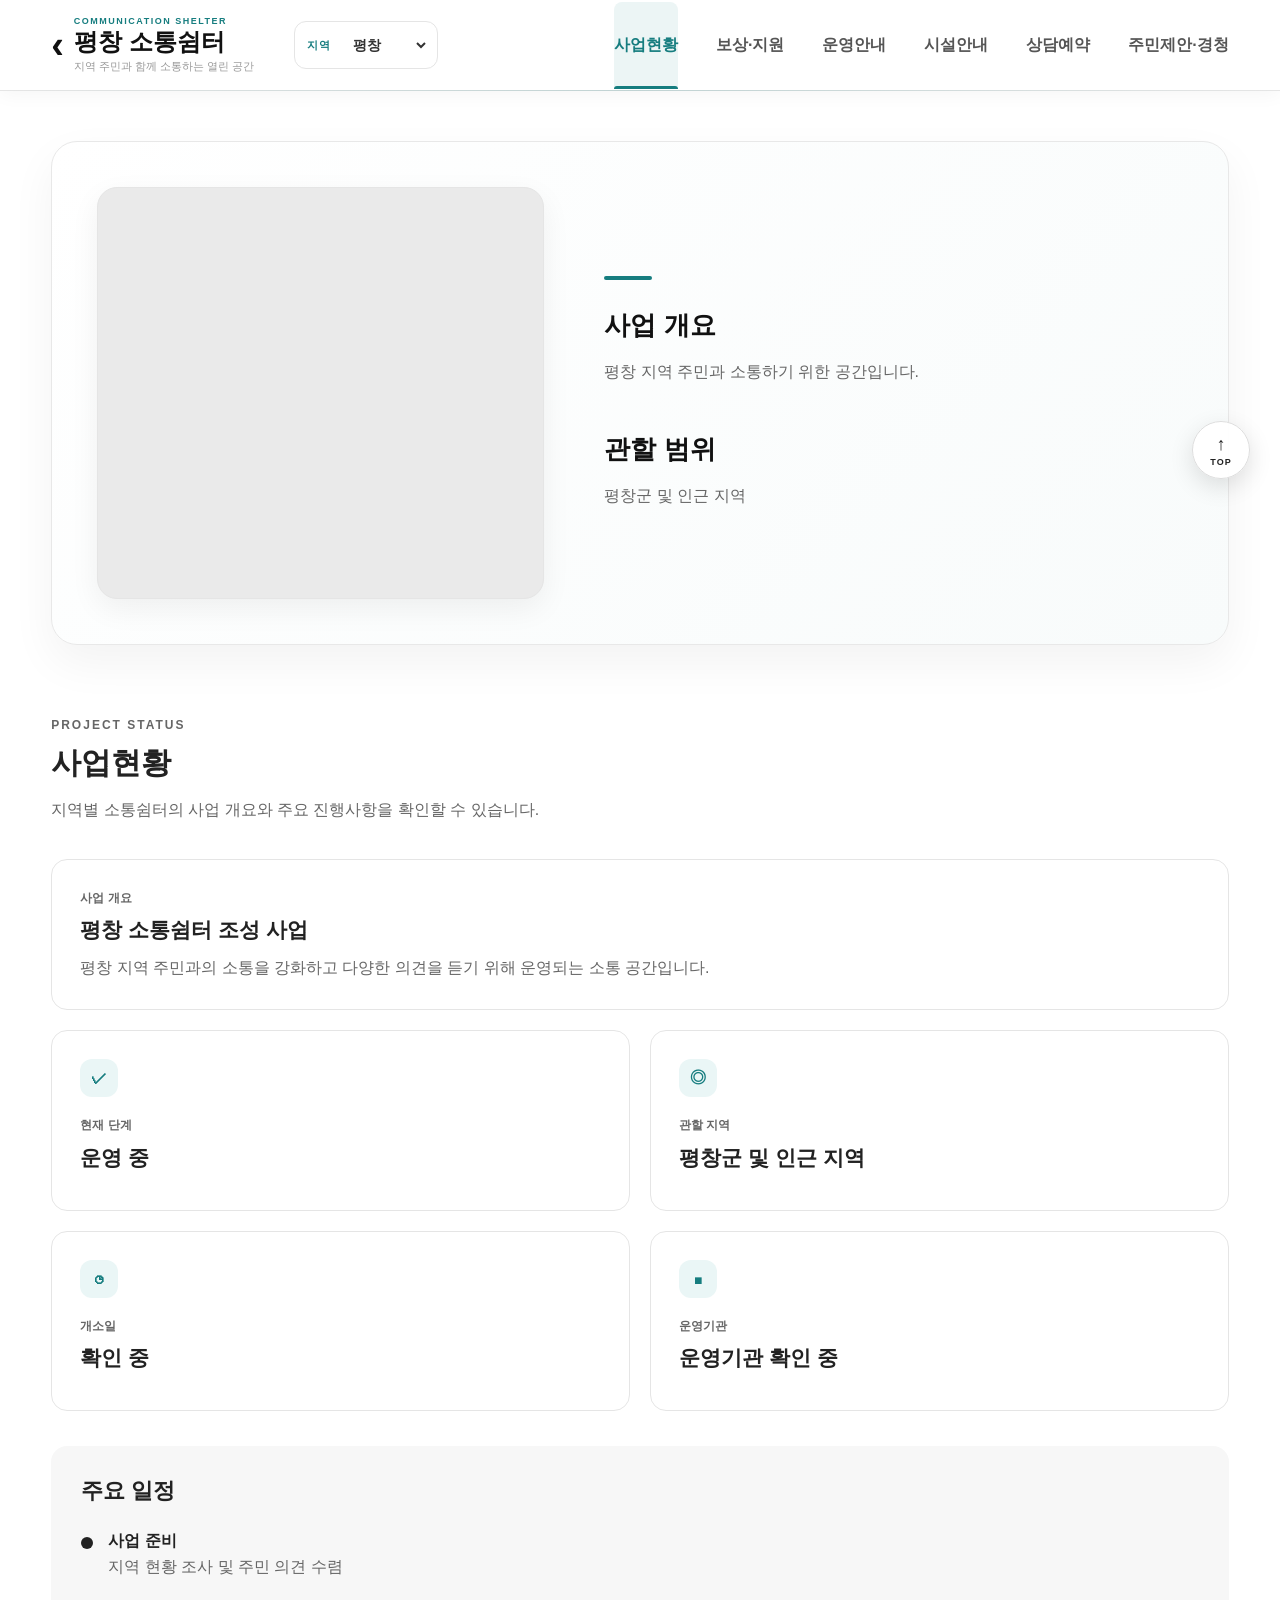
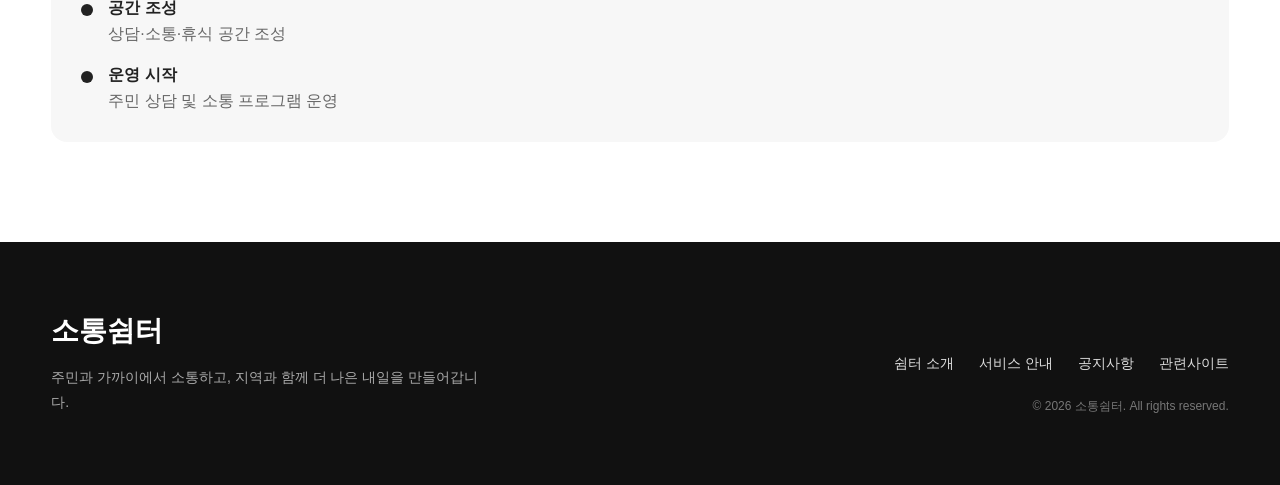
==== commit c4c43cc6: "주만사업 추가" ====
--- a/detail.html
+++ b/detail.html
@@ -33,7 +33,7 @@
 
 
         <a
-            href="index.html"
+            href="/"
             class="detail-logo"
         >
             <span class="back-arrow">
@@ -103,6 +103,13 @@
                 사업현황
             </button>
 
+            <button
+                class="detail-nav-button"
+                data-detail="support"
+            >
+                보상·지원
+            </button>
+
 
             <button
                 class="detail-nav-button"
@@ -395,6 +402,98 @@
 
         </div>
 
+        <!-- 보상·지원 -->
+
+        <div
+            class="detail-panel"
+            id="support"
+        >
+
+            <div class="status-header">
+
+                <p class="status-subtitle">
+                    COMPENSATION & SUPPORT
+                </p>
+
+                <h2>
+                    보상·지원 알아보기
+                </h2>
+
+                <p>
+                    지역과 사업 여건에 따라 적용될 수 있는
+                    보상 및 지원제도를 확인할 수 있습니다.
+                </p>
+
+            </div>
+
+
+            <div class="status-grid">
+
+                <div class="status-card large">
+
+                    <p class="status-label">
+                        보상 안내
+                    </p>
+
+                    <h3>
+                        사업 관련 보상제도
+                    </h3>
+
+                    <p>
+                        송전선로 사업과 관련된 보상 대상과
+                        절차에 대한 정보를 확인할 수 있습니다.
+                    </p>
+
+                </div>
+
+
+                <div class="status-card">
+
+                    <div class="status-icon">
+                        ✓
+                    </div>
+
+                    <p class="status-label">
+                        지원제도
+                    </p>
+
+                    <h3>
+                        지역 지원사업
+                    </h3>
+
+                    <p>
+                        지역 주민에게 적용될 수 있는
+                        지원사업을 확인할 수 있습니다.
+                    </p>
+
+                </div>
+
+
+                <div class="status-card">
+
+                    <div class="status-icon">
+                        ◎
+                    </div>
+
+                    <p class="status-label">
+                        상담
+                    </p>
+
+                    <h3>
+                        보상 상담
+                    </h3>
+
+                    <p>
+                        자세한 보상·지원 내용은
+                        상담을 통해 확인할 수 있습니다.
+                    </p>
+
+                </div>
+
+            </div>
+
+        </div>
+
 
 
         <!-- 운영안내 -->
@@ -996,19 +1095,19 @@
 
             <div class="footer-menu">
 
-                <a href="index.html#about">
+                <a href="/#about">
                     쉼터 소개
                 </a>
 
-                <a href="index.html#service">
+                <a href="/#service">
                     서비스 안내
                 </a>
 
-                <a href="index.html#notice">
+                <a href="/#notice">
                     공지사항
                 </a>
 
-                <a href="index.html#related">
+                <a href="/#related">
                     관련사이트
                 </a>
 
--- a/style.css
+++ b/style.css
@@ -39,19 +39,8 @@
     color: #222222;
 }
 
-@media (min-width: 1201px) {
-
-    body:not(.detail-page) .header,
-    body:not(.detail-page) main,
-    body:not(.detail-page) .footer {
-        margin-left: 280px;
-    }
-
-    body:not(.detail-page) .header {
-        width: calc(100% - 280px);
-    }
-
-}
+/* PC 메인 페이지는 화면 중앙에 유지하고,
+   오른쪽 고정 사이드바는 레이아웃 계산에서 분리합니다. */
 
 button {
     font-family: inherit;
@@ -72,30 +61,30 @@
 .desktop-sidebar {
     position: fixed;
     top: 0;
-    left: 0;
-
-    width: 280px;
+    right: 0;
+
+    width: 320px;
     height: 100vh;
 
     z-index: 1200;
 
     background: #ffffff;
 
-    border-right: 1px solid #e9eeee;
-
-    overflow-y: auto;
+    border-left: 1px solid #e8e8e8;
+
+    overflow-y: hidden;
 }
 
 
 .desktop-sidebar-inner {
-    padding: 38px 25px;
+    padding: 18px 20px;
 }
 
 
 /* 상단 로고 영역 */
 
 .desktop-sidebar-top {
-    padding: 0 8px 30px;
+    padding: 0 6px 16px;
 
     border-bottom: 1px solid #eeeeee;
 }
@@ -124,7 +113,7 @@
 
     gap: 7px;
 
-    margin-top: 16px;
+    margin-top: 8px;
 
     padding: 7px 10px;
 
@@ -160,7 +149,7 @@
 
     gap: 7px;
 
-    margin-top: 14px;
+    margin-top: 8px;
 }
 
 
@@ -201,14 +190,14 @@
 /* 메뉴 전체 */
 
 .desktop-sidebar-menu {
-    margin-top: 15px;
+    margin-top: 6px;
 }
 
 
 /* 메뉴 그룹 */
 
 .desktop-menu-group {
-    padding: 22px 0;
+    padding: 9px 0;
 
     border-bottom: 1px solid #eeeeee;
 }
@@ -222,7 +211,7 @@
 /* 쉼터 소개 / 서비스 안내 등 제목 */
 
 .desktop-menu-group h3 {
-    margin: 0 10px 10px;
+    margin: 0 8px 4px;
 
     color: #999;
 
@@ -240,8 +229,8 @@
 
     display: block;
 
-    margin: 3px 0;
-    padding: 11px 14px;
+    margin: 0;
+    padding: 6px 10px;
 
     border-radius: 10px;
 
@@ -288,9 +277,8 @@
 
     gap: 15px;
 
-    margin-top: 25px;
-
-    padding: 15px 17px;
+    margin-top: 6px;
+    padding: 10px 14px;
 
     border-radius: 12px;
 
@@ -454,7 +442,7 @@
 
     flex-shrink: 0;
 
-    display: flex;
+    display: none;
     flex-direction: column;
     align-items: center;
     justify-content: center;
@@ -471,6 +459,7 @@
     cursor: pointer;
 
     transition: 0.2s;
+
 }
 
 .menu-button:hover {
@@ -530,7 +519,7 @@
 
     width: 92%;
     max-width: 1400px;
-    height: 520px;
+    height: clamp(400px, 37vw, 520px);
 
     margin: 0 auto;
 
@@ -3917,6 +3906,7 @@
     max-width: 1400px;
 
     margin: 0 auto;
+
 }
 
 
@@ -3946,6 +3936,8 @@
         repeat(2, 1fr);
 
     gap: 20px;
+
+    min-width: 0;
 }
 
 
@@ -3972,6 +3964,8 @@
         transform 0.25s ease,
         border-color 0.25s ease,
         box-shadow 0.25s ease;
+
+    min-width: 0;
 }
 
 
@@ -4332,7 +4326,6 @@
     transition-delay: 0.35s;
 }
 
-
 /* =========================
    메인페이지 모바일
 ========================= */
@@ -4705,6 +4698,18 @@
         display: none;
     }
 
+    .menu-button {
+        display: flex;
+    }
+
+}
+
+@media (min-width: 1201px) {
+    .menu-button,
+    .side-menu,
+    .menu-overlay {
+        display: none !important;
+    }
 }
 
 
@@ -4722,3 +4727,847 @@
     scroll-margin-top: 110px;
 }
 
+/* =========================================================
+   PC 100% 브라우저 배율용 COMPACT MODE
+   - 목표: 브라우저 80%에서 보던 느낌을 100%에서도 비슷하게 구현
+   - zoom / transform 축소를 사용하지 않고 실제 CSS 크기를 조정
+   - 메인 페이지에만 적용, 상세페이지/태블릿/모바일은 기존 유지
+========================================================= */
+
+@media (min-width: 1201px) {
+
+    /* 메인은 화면 정중앙, 사이드바는 오른쪽 독립 고정 */
+    body:not(.detail-page) .header,
+    body:not(.detail-page) main,
+    body:not(.detail-page) .footer {
+        margin-left: 0;
+        margin-right: 0;
+    }
+
+    body:not(.detail-page) .header,
+    body:not(.detail-page) .footer {
+        width: 100%;
+    }
+
+    /* -------------------------
+       오른쪽 PC 사이드바
+    ------------------------- */
+
+    body:not(.detail-page) .desktop-sidebar {
+        width: 256px;
+    }
+
+    body:not(.detail-page) .desktop-sidebar-inner {
+        padding: 22px 19px;
+    }
+
+    body:not(.detail-page) .desktop-sidebar-top {
+        padding: 0 6px 18px;
+    }
+
+    body:not(.detail-page) .desktop-sidebar-top h2 {
+        margin-bottom: 6px;
+        font-size: 22px;
+    }
+
+    body:not(.detail-page) .desktop-sidebar-top p {
+        font-size: 11px;
+    }
+
+    body:not(.detail-page) .desktop-region-status {
+        gap: 5px;
+        margin-top: 10px;
+        padding: 5px 8px;
+        font-size: 10px;
+    }
+
+    body:not(.detail-page) .desktop-region-dot {
+        width: 6px;
+        height: 6px;
+    }
+
+    body:not(.detail-page) .desktop-region-list {
+        gap: 5px;
+        margin-top: 9px;
+    }
+
+    body:not(.detail-page) .desktop-region-button {
+        padding: 7px 4px;
+        font-size: 10px;
+    }
+
+    body:not(.detail-page) .desktop-sidebar-menu {
+        margin-top: 8px;
+    }
+
+    body:not(.detail-page) .desktop-menu-group {
+        padding: 12px 0;
+    }
+
+    body:not(.detail-page) .desktop-menu-group h3 {
+        margin: 0 8px 6px;
+        font-size: 10px;
+    }
+
+    body:not(.detail-page) .desktop-menu-group a {
+        margin: 1px 0;
+        padding: 8px 10px;
+        font-size: 12px;
+    }
+
+    body:not(.detail-page) .desktop-menu-group a:hover,
+    body:not(.detail-page) .desktop-menu-group a.active {
+        padding-left: 15px;
+    }
+
+    body:not(.detail-page) .desktop-reservation-button {
+        gap: 10px;
+        margin-top: 10px;
+        padding: 11px 13px;
+        font-size: 12px;
+    }
+
+    body:not(.detail-page) .desktop-reservation-button strong {
+        font-size: 13px;
+    }
+
+    /* -------------------------
+       HEADER / 상단 메뉴
+    ------------------------- */
+
+    body:not(.detail-page) .header {
+        height: 72px;
+    }
+
+    body:not(.detail-page) .header-inner {
+        width: 92%;
+        max-width: 1120px;
+        gap: 32px;
+    }
+
+    body:not(.detail-page) .logo {
+        font-size: 22px;
+    }
+
+    body:not(.detail-page) .header-region {
+        gap: 6px;
+        padding: 6px 9px;
+        font-size: 10px;
+    }
+
+    body:not(.detail-page) .header-reservation-button {
+        padding: 10px 16px;
+        border-radius: 8px;
+        font-size: 12px;
+    }
+
+    body:not(.detail-page) .main-nav {
+        gap: 44px;
+    }
+
+    body:not(.detail-page) .main-nav a {
+        padding: 27px 0;
+        font-size: 13px;
+    }
+
+    body:not(.detail-page) .nav-item {
+        height: 72px;
+    }
+
+    body:not(.detail-page) .mega-menu {
+        top: 72px;
+        padding: 36px 0 44px;
+    }
+
+    body:not(.detail-page) .mega-menu-inner {
+        width: 92%;
+        max-width: 1120px;
+        gap: 36px;
+    }
+
+    body:not(.detail-page) .mega-title {
+        padding-right: 32px;
+    }
+
+    body:not(.detail-page) .mega-title h2 {
+        margin-bottom: 12px;
+        font-size: 22px;
+    }
+
+    body:not(.detail-page) .mega-title span {
+        max-width: 208px;
+        font-size: 12px;
+    }
+
+    body:not(.detail-page) .mega-column h3 {
+        margin-bottom: 12px;
+        padding: 11px 13px;
+        font-size: 12px;
+    }
+
+    body:not(.detail-page) .main-nav .mega-column a {
+        padding: 6px 13px;
+        font-size: 12px;
+    }
+
+    body:not(.detail-page) .nav-item > a::after {
+        bottom: 17px;
+        height: 2px;
+    }
+
+    /* -------------------------
+       HERO
+    ------------------------- */
+
+    body:not(.detail-page) .hero {
+        padding-top: 24px;
+    }
+
+    body:not(.detail-page) .hero-slider {
+        width: 92%;
+        max-width: 1120px;
+        height: clamp(320px, 29.6vw, 416px);
+        border-radius: 16px;
+    }
+
+    body:not(.detail-page) .slide {
+        padding: 0 72px;
+    }
+
+    body:not(.detail-page) .slide-content {
+        max-width: 520px;
+    }
+
+    body:not(.detail-page) .hero-badge {
+        margin-bottom: 13px;
+        padding: 6px 10px;
+        font-size: 10px;
+    }
+
+    body:not(.detail-page) .slide-content p {
+        margin-bottom: 11px;
+        font-size: 12px;
+        letter-spacing: 1.6px;
+    }
+
+    body:not(.detail-page) .slide-content h2 {
+        margin-bottom: 16px;
+        font-size: 42px;
+    }
+
+    body:not(.detail-page) .slide-content span {
+        max-width: 400px;
+        font-size: 14px;
+    }
+
+    body:not(.detail-page) .hero-button {
+        gap: 8px;
+        margin-top: 22px;
+        padding: 10px 16px;
+        font-size: 12px;
+    }
+
+    body:not(.detail-page) .slider-button {
+        width: 38px;
+        height: 38px;
+        font-size: 26px;
+    }
+
+    body:not(.detail-page) .slider-button.prev {
+        left: 20px;
+    }
+
+    body:not(.detail-page) .slider-button.next {
+        right: 20px;
+    }
+
+    body:not(.detail-page) .slider-dots {
+        bottom: 20px;
+        gap: 8px;
+    }
+
+    body:not(.detail-page) .dot {
+        width: 7px;
+        height: 7px;
+    }
+
+    body:not(.detail-page) .dot.active {
+        width: 22px;
+    }
+
+    /* -------------------------
+       공통 콘텐츠 폭
+    ------------------------- */
+
+    body:not(.detail-page) .about-section,
+    body:not(.detail-page) .service-section,
+    body:not(.detail-page) .section-heading,
+    body:not(.detail-page) .region-section,
+    body:not(.detail-page) .notice-section,
+    body:not(.detail-page) .faq-section,
+    body:not(.detail-page) .related-inner,
+    body:not(.detail-page) .footer-inner {
+        width: 92%;
+        max-width: 1120px;
+    }
+
+    /* -------------------------
+       쉼터 소개
+    ------------------------- */
+
+    body:not(.detail-page) .about-section {
+        margin: 80px auto;
+        padding: 64px 0;
+    }
+
+    body:not(.detail-page) .about-inner {
+        gap: 80px;
+    }
+
+    body:not(.detail-page) .section-label {
+        margin-bottom: 12px;
+        font-size: 10px;
+        letter-spacing: 1.6px;
+    }
+
+    body:not(.detail-page) .about-title h2 {
+        font-size: 32px;
+    }
+
+    body:not(.detail-page) .about-content > h3 {
+        margin-bottom: 16px;
+        font-size: 20px;
+    }
+
+    body:not(.detail-page) .about-content > p {
+        margin-bottom: 12px;
+        font-size: 13px;
+    }
+
+    body:not(.detail-page) .about-features {
+        gap: 12px;
+        margin-top: 36px;
+    }
+
+    body:not(.detail-page) .about-feature {
+        padding: 20px;
+        border-radius: 11px;
+    }
+
+    body:not(.detail-page) .about-feature span {
+        margin-bottom: 20px;
+        font-size: 10px;
+    }
+
+    body:not(.detail-page) .about-feature strong {
+        margin-bottom: 8px;
+        font-size: 15px;
+    }
+
+    body:not(.detail-page) .about-feature p {
+        font-size: 12px;
+    }
+
+    /* -------------------------
+       서비스 안내
+    ------------------------- */
+
+    body:not(.detail-page) .service-section {
+        margin: 80px auto;
+        padding: 64px 0;
+    }
+
+    body:not(.detail-page) .service-section::before {
+        margin-bottom: 56px;
+    }
+
+    body:not(.detail-page) .service-header {
+        max-width: 560px;
+        margin-bottom: 36px;
+    }
+
+    body:not(.detail-page) .service-header h2 {
+        margin-bottom: 12px;
+        font-size: 30px;
+    }
+
+    body:not(.detail-page) .service-header > p:last-child {
+        font-size: 13px;
+    }
+
+    body:not(.detail-page) .service-grid {
+        gap: 16px;
+    }
+
+    body:not(.detail-page) .service-card {
+        min-height: 248px;
+        padding: 24px;
+        border-radius: 14px;
+    }
+
+    body:not(.detail-page) .service-icon {
+        width: 43px;
+        height: 43px;
+        margin-bottom: 20px;
+        border-radius: 11px;
+        font-size: 20px;
+    }
+
+    body:not(.detail-page) .service-number {
+        margin-bottom: 14px;
+        font-size: 11px;
+    }
+
+    body:not(.detail-page) .service-card h3 {
+        margin-bottom: 12px;
+        font-size: 18px;
+    }
+
+    body:not(.detail-page) .service-card p {
+        margin-bottom: 24px;
+        font-size: 12px;
+    }
+
+    body:not(.detail-page) .service-button {
+        gap: 8px;
+        padding: 9px 13px;
+        font-size: 12px;
+    }
+
+    /* -------------------------
+       지역 / 지도
+    ------------------------- */
+
+    body:not(.detail-page) .section-heading {
+        margin: 0 auto 28px;
+    }
+
+    body:not(.detail-page) .section-heading .section-label {
+        margin-bottom: 8px;
+        font-size: 10px;
+    }
+
+    body:not(.detail-page) .section-heading h2 {
+        margin-bottom: 10px;
+        font-size: 29px;
+    }
+
+    body:not(.detail-page) .section-heading p {
+        font-size: 12px;
+    }
+
+    body:not(.detail-page) .region-section {
+        margin: 0 auto 80px;
+    }
+
+    body:not(.detail-page) .region-tabs {
+        gap: 8px;
+        padding-bottom: 14px;
+    }
+
+    body:not(.detail-page) .region-tab {
+        min-width: 76px;
+        padding: 10px 16px;
+        font-size: 12px;
+    }
+
+    body:not(.detail-page) .map-container {
+        border-radius: 18px;
+    }
+
+    body:not(.detail-page) .map-header {
+        min-height: 88px;
+        padding: 20px 26px;
+        gap: 24px;
+    }
+
+    body:not(.detail-page) .map-header h2 {
+        font-size: 24px;
+    }
+
+    body:not(.detail-page) #regionDescription {
+        font-size: 12px;
+    }
+
+    body:not(.detail-page) .map {
+        height: 440px;
+    }
+
+    /* -------------------------
+       공지사항 / FAQ
+    ------------------------- */
+
+    body:not(.detail-page) .notice-section,
+    body:not(.detail-page) .faq-section {
+        margin: 96px auto;
+    }
+
+    body:not(.detail-page) .notice-section::before {
+        width: 36px;
+        height: 3px;
+        margin-bottom: 20px;
+    }
+
+    body:not(.detail-page) .notice-header,
+    body:not(.detail-page) .faq-header {
+        margin-bottom: 28px;
+    }
+
+    body:not(.detail-page) .notice-header h2,
+    body:not(.detail-page) .faq-header h2 {
+        font-size: 29px;
+    }
+
+    body:not(.detail-page) .notice-more {
+        font-size: 12px;
+    }
+
+    body:not(.detail-page) .notice-item {
+        grid-template-columns: 64px 1fr auto 24px;
+        gap: 14px;
+        padding: 18px 10px;
+    }
+
+    body:not(.detail-page) .notice-category {
+        min-width: 42px;
+        padding: 5px 8px;
+        font-size: 10px;
+    }
+
+    body:not(.detail-page) .notice-item strong {
+        font-size: 13px;
+    }
+
+    body:not(.detail-page) .notice-date {
+        font-size: 11px;
+    }
+
+    body:not(.detail-page) .notice-arrow {
+        font-size: 14px;
+    }
+
+    body:not(.detail-page) .faq-question {
+        gap: 16px;
+        padding: 18px 8px;
+        font-size: 13px;
+    }
+
+    body:not(.detail-page) .faq-question strong {
+        font-size: 19px;
+    }
+
+    body:not(.detail-page) .faq-answer p {
+        padding: 0 8px 18px;
+        font-size: 13px;
+    }
+
+    /* -------------------------
+       관련 사이트
+    ------------------------- */
+
+    body:not(.detail-page) .related-section {
+        padding: 80px 0;
+    }
+
+    body:not(.detail-page) .related-section::before {
+        width: 280px;
+        height: 280px;
+        right: -96px;
+        top: -120px;
+    }
+
+    body:not(.detail-page) .related-header {
+        margin-bottom: 32px;
+    }
+
+    body:not(.detail-page) .related-header h2 {
+        margin-bottom: 10px;
+        font-size: 29px;
+    }
+
+    body:not(.detail-page) .related-header > p:last-child {
+        font-size: 13px;
+    }
+
+    body:not(.detail-page) .related-grid {
+        gap: 16px;
+    }
+
+    body:not(.detail-page) .related-card {
+        min-height: 136px;
+        gap: 18px;
+        padding: 24px;
+        border-radius: 16px;
+    }
+
+    body:not(.detail-page) .related-icon {
+        width: 51px;
+        height: 51px;
+        border-radius: 14px;
+        font-size: 14px;
+    }
+
+    body:not(.detail-page) .related-type {
+        margin-bottom: 6px;
+        font-size: 8px;
+    }
+
+    body:not(.detail-page) .related-info h3 {
+        margin-bottom: 6px;
+        font-size: 16px;
+    }
+
+    body:not(.detail-page) .related-info p {
+        font-size: 11px;
+    }
+
+    body:not(.detail-page) .related-arrow {
+        width: 34px;
+        height: 34px;
+        font-size: 14px;
+    }
+
+    /* -------------------------
+       FOOTER / TOP
+    ------------------------- */
+
+    body:not(.detail-page) .footer {
+        padding: 56px 0;
+    }
+
+    body:not(.detail-page) .footer-inner {
+        gap: 40px;
+    }
+
+    body:not(.detail-page) .footer-left h2 {
+        margin-bottom: 12px;
+        font-size: 22px;
+    }
+
+    body:not(.detail-page) .footer-left p {
+        max-width: 344px;
+        font-size: 12px;
+    }
+
+    body:not(.detail-page) .footer-menu {
+        gap: 20px;
+        margin-bottom: 20px;
+    }
+
+    body:not(.detail-page) .footer-menu a {
+        font-size: 12px;
+    }
+
+    body:not(.detail-page) .footer-copy {
+        font-size: 10px;
+    }
+
+    body:not(.detail-page) .top-button {
+        right: 24px;
+        width: 46px;
+        height: 46px;
+        font-size: 14px;
+    }
+
+    body:not(.detail-page) .top-button span {
+        font-size: 8px;
+    }
+}
+
+/* =========================================================
+   NEW MAIN HERO
+========================================================= */
+
+@media (min-width: 1201px) {
+
+    body:not(.detail-page) .hero {
+        width: calc(100% - 256px);
+
+        padding: 20px 24px 0;
+    }
+
+    body:not(.detail-page) .hero-slider {
+        width: 100%;
+        max-width: none;
+
+        height: 500px;
+
+        margin: 0;
+
+        border-radius: 18px;
+    }
+
+    body:not(.detail-page) .slide {
+        padding: 0 55px;
+    }
+    /* =========================================
+    배너 지역검색 사용 후
+    기존 지역 선택 UI 숨김
+    ========================================= */
+
+    body:not(.detail-page) #location {
+        display: none;
+    }
+
+    body:not(.detail-page) .region-tabs {
+        display: none;
+    }
+
+    body:not(.detail-page) .region-section {
+        margin-top: 55px;
+    }
+
+}
+
+/* =========================================================
+   HERO 지역 찾기
+========================================================= */
+
+.hero-main-content {
+    align-self: flex-start;
+
+    margin-top: 95px;
+}
+
+.hero-main-label {
+    margin-bottom: 12px !important;
+
+    font-size: 15px !important;
+    font-weight: 800 !important;
+    letter-spacing: 0 !important;
+}
+
+.hero-main-description {
+    max-width: 440px;
+}
+
+
+.hero-region-search {
+    position: absolute;
+
+    left: 250px;
+    right: 250px;
+    bottom: 30px;
+
+    z-index: 5;
+
+    display: flex;
+    align-items: center;
+
+    gap: 24px;
+
+    padding: 14px 20px;
+
+    border: 1px solid
+        rgba(255, 255, 255, 0.30);
+
+    border-radius: 12px;
+
+    background:
+        rgba(255, 255, 255, 0.94);
+
+    box-shadow:
+        0 15px 40px
+        rgba(0, 0, 0, 0.12);
+
+    backdrop-filter: blur(12px);
+}
+
+
+.hero-region-search-title {
+    min-width: 155px;
+
+    display: flex;
+    flex-direction: column;
+
+    gap: 3px;
+}
+
+
+.hero-region-search-title span {
+    color: var(--primary);
+
+    font-size: 9px;
+    font-weight: 800;
+
+    letter-spacing: 1.5px;
+}
+
+
+.hero-region-search-title strong {
+    color: #222;
+
+    font-size: 15px;
+    font-weight: 800;
+}
+
+
+.hero-region-search-form {
+    flex: 1;
+
+    display: grid;
+
+    grid-template-columns:
+        minmax(0, 1fr)
+        minmax(0, 1fr)
+        100px;
+
+    gap: 8px;
+}
+
+
+.hero-region-search-form select {
+    width: 100%;
+    height: 38px;
+
+    padding: 0 12px;
+
+    border: 1px solid #dddddd;
+    border-radius: 8px;
+
+    outline: none;
+
+    background: #ffffff;
+
+    color: #555;
+
+    font-family: inherit;
+    font-size: 12px;
+    font-weight: 600;
+}
+
+
+.hero-region-search-form select:focus {
+    border-color: var(--primary);
+}
+
+
+#heroRegionSearchButton {
+    height: 38px;
+
+    display: flex;
+    align-items: center;
+    justify-content: center;
+
+    gap: 9px;
+
+    padding: 0 12px;
+
+    border-radius: 8px;
+
+    background: var(--primary);
+
+    color: #ffffff;
+
+    font-size: 12px;
+    font-weight: 800;
+
+    transition: 0.2s;
+}
+
+
+#heroRegionSearchButton:hover {
+    background: var(--primary-dark);
+
+    transform: translateY(-1px);
+}
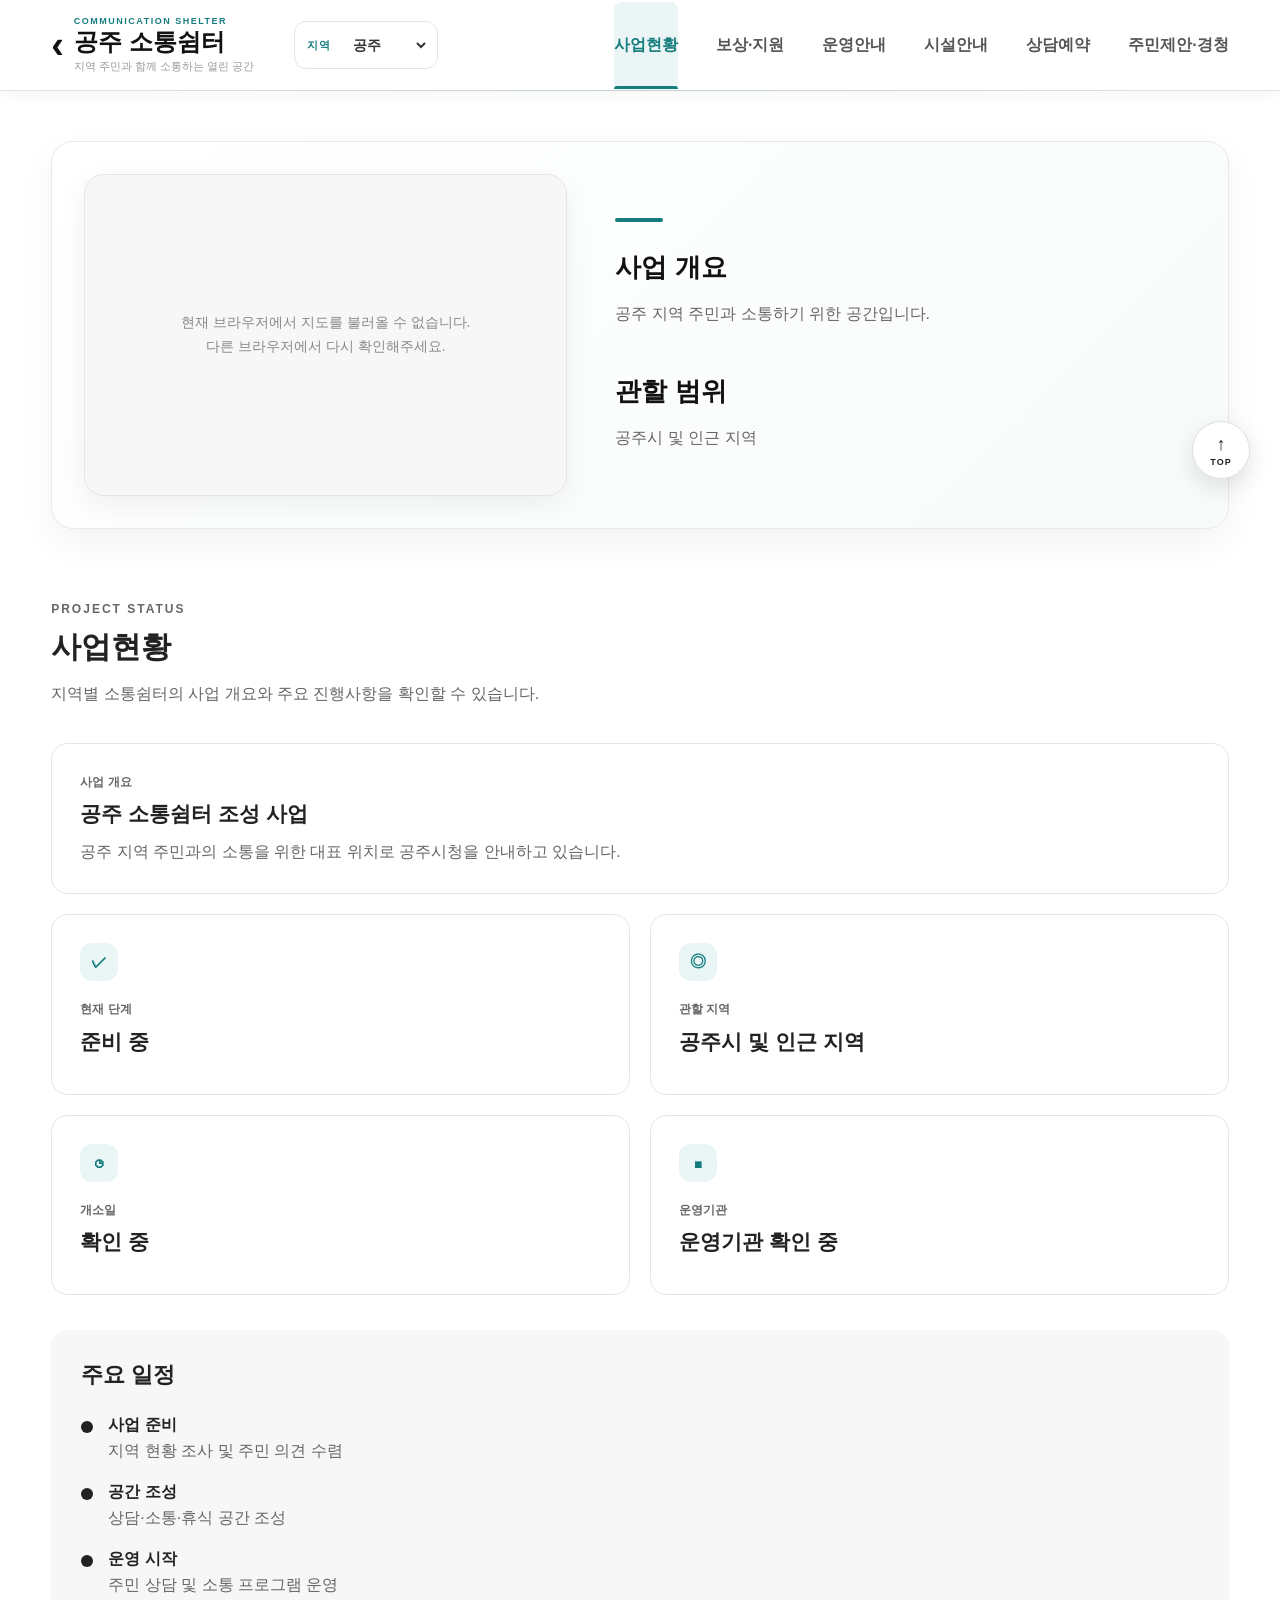
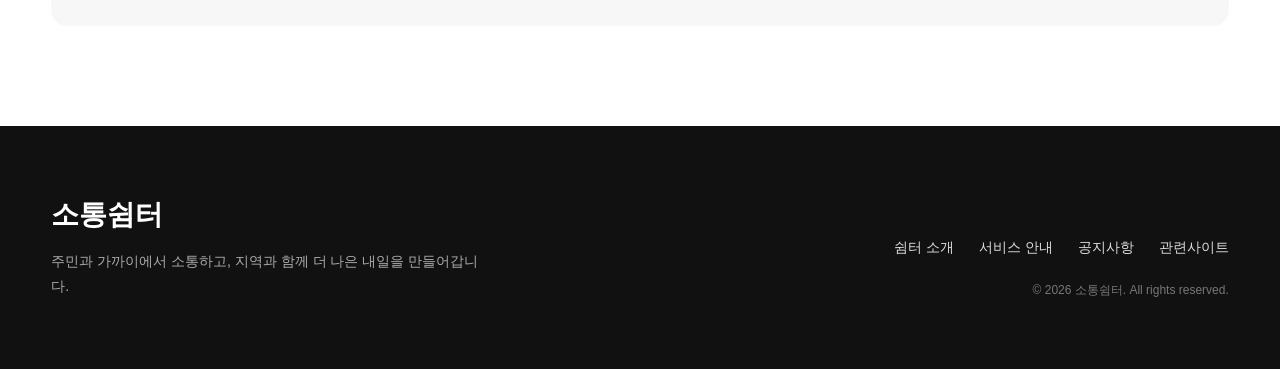
==== commit 1cbf1f0d: "수정" ====
--- a/detail.html
+++ b/detail.html
@@ -64,6 +64,10 @@
             </label>
 
             <select id="regionSelect">
+
+                <option value="공주">
+                    공주
+                </option>
 
                 <option value="평창">
                     평창
--- a/style.css
+++ b/style.css
@@ -1,569 +1,370 @@
 /* =========================
    기본 설정
 ========================= */
-
 /* =========================
    사이트 컬러
 ========================= */
-
 :root {
     --primary: #167D7F;
     --primary-dark: #116466;
     --primary-light: #EAF6F6;
-
     --text: #222222;
     --text-light: #777777;
-
     --border: #E8E8E8;
     --background: #F7F7F7;
 }
-
 * {
     margin: 0;
     padding: 0;
     box-sizing: border-box;
 }
-
 html {
     scroll-behavior: smooth;
 }
-
 body {
     font-family:
         "Pretendard",
         "Noto Sans KR",
         Arial,
         sans-serif;
-
     background: #ffffff;
     color: #222222;
 }
-
 /* PC 메인 페이지는 화면 중앙에 유지하고,
    오른쪽 고정 사이드바는 레이아웃 계산에서 분리합니다. */
-
 button {
     font-family: inherit;
     border: none;
     background: none;
     cursor: pointer;
 }
-
 a {
     text-decoration: none;
     color: inherit;
 }
-
 /* =========================
    PC 고정 사이드바
 ========================= */
-
 .desktop-sidebar {
     position: fixed;
     top: 0;
     right: 0;
-
     width: 320px;
     height: 100vh;
-
     z-index: 1200;
-
     background: #ffffff;
-
     border-left: 1px solid #e8e8e8;
-
     overflow-y: hidden;
 }
-
-
 .desktop-sidebar-inner {
     padding: 18px 20px;
 }
-
-
 /* 상단 로고 영역 */
-
 .desktop-sidebar-top {
     padding: 0 6px 16px;
-
     border-bottom: 1px solid #eeeeee;
 }
-
-
 .desktop-sidebar-top h2 {
     margin-bottom: 8px;
-
     color: var(--primary);
-
     font-size: 27px;
     font-weight: 800;
 }
-
-
 .desktop-sidebar-top p {
     color: #888;
-
     font-size: 13px;
     line-height: 1.6;
 }
-
 .desktop-region-status {
     display: inline-flex;
     align-items: center;
-
     gap: 7px;
-
     margin-top: 8px;
-
     padding: 7px 10px;
-
     border-radius: 999px;
-
     background: var(--primary-light);
-
     color: var(--primary);
-
     font-size: 12px;
     font-weight: 800;
 }
-
-
 .desktop-region-dot {
     width: 7px;
     height: 7px;
-
     border-radius: 50%;
-
     background: var(--primary);
 }
-
 /* =========================
    사이드바 지역 바로가기
 ========================= */
-
 .desktop-region-list {
     display: grid;
-
     grid-template-columns:
         repeat(3, 1fr);
-
     gap: 7px;
-
     margin-top: 8px;
 }
-
-
 .desktop-region-button {
     padding: 8px 5px;
-
     border: 1px solid #e5e5e5;
     border-radius: 8px;
-
     background: #ffffff;
-
     color: #777;
-
     font-size: 12px;
     font-weight: 700;
-
     transition: 0.2s;
 }
-
-
 .desktop-region-button:hover {
     border-color: var(--primary);
-
     color: var(--primary);
-
     background: var(--primary-light);
 }
-
-
 .desktop-region-button.active {
     border-color: var(--primary);
-
     background: var(--primary);
-
     color: #ffffff;
 }
-
 /* 메뉴 전체 */
-
 .desktop-sidebar-menu {
     margin-top: 6px;
 }
-
-
 /* 메뉴 그룹 */
-
 .desktop-menu-group {
     padding: 9px 0;
-
     border-bottom: 1px solid #eeeeee;
 }
-
-
 .desktop-menu-group:last-child {
     border-bottom: none;
 }
-
-
 /* 쉼터 소개 / 서비스 안내 등 제목 */
-
 .desktop-menu-group h3 {
     margin: 0 8px 4px;
-
     color: #999;
-
     font-size: 12px;
     font-weight: 800;
-
     letter-spacing: 0.5px;
 }
-
-
 /* 실제 메뉴 */
-
 .desktop-menu-group a {
     position: relative;
-
     display: block;
-
     margin: 0;
     padding: 6px 10px;
-
     border-radius: 10px;
-
     color: #444;
-
     font-size: 14px;
     font-weight: 600;
-
     transition:
         background 0.2s ease,
         color 0.2s ease,
         padding-left 0.2s ease;
 }
-
-
 /* 마우스 올렸을 때 */
-
 .desktop-menu-group a:hover {
     padding-left: 19px;
-
     background: var(--primary-light);
-
     color: var(--primary);
 }
-
 .desktop-menu-group a.active {
     padding-left: 19px;
-
     background: var(--primary-light);
-
     color: var(--primary);
-
-    font-weight: 800;
-}
-
+    font-weight: 800;
+}
 /* =========================
    사이드바 상담예약 버튼
 ========================= */
-
 .desktop-reservation-button {
     display: flex;
     align-items: center;
     justify-content: space-between;
-
     gap: 15px;
-
     margin-top: 6px;
     padding: 10px 14px;
-
     border-radius: 12px;
-
     background: var(--primary);
-
     color: #ffffff;
-
     font-size: 14px;
     font-weight: 800;
-
     transition:
         background 0.2s ease,
         transform 0.2s ease,
         box-shadow 0.2s ease;
 }
-
-
 .desktop-reservation-button strong {
     font-size: 18px;
-
     transition:
         transform 0.2s ease;
 }
-
-
 .desktop-reservation-button:hover {
     background: var(--primary-dark);
-
     transform: translateY(-2px);
-
     box-shadow:
         0 10px 25px
         rgba(22, 125, 127, 0.20);
 }
-
-
 .desktop-reservation-button:hover strong {
     transform: translateX(4px);
 }
-
-
 /* =========================
    HEADER
 ========================= */
-
 .header {
     width: 100%;
     height: 90px;
-
-    display: flex;
-    align-items: center;
-
+    display: flex;
+    align-items: center;
     background: #ffffff;
-
     border-bottom: 1px solid #eeeeee;
-
     position: sticky;
     top: 0;
-
     z-index: 1000;
 }
-
 .header-inner {
     width: 92%;
     max-width: 1400px;
     height: 100%;
-
     margin: 0 auto;
-
-    display: flex;
-    align-items: center;
-
+    display: flex;
+    align-items: center;
     gap: 40px;
 }
-
-
 /* =========================
    로고
 ========================= */
-
 .logo {
     margin: 0;
-
     flex-shrink: 0;
-
     font-size: 28px;
     font-weight: 800;
-
     color: #111;
 }
-
 .header-region {
     display: flex;
     align-items: center;
-
     gap: 7px;
-
     padding: 7px 11px;
-
     border-radius: 999px;
-
     background: var(--primary-light);
-
     color: var(--primary);
-
     font-size: 12px;
     font-weight: 800;
-
     white-space: nowrap;
 }
-
-
 .header-region-dot {
     width: 6px;
     height: 6px;
-
     border-radius: 50%;
-
     background: var(--primary);
 }
-
 /* =========================
    상단 상담예약 버튼
 ========================= */
-
 .header-reservation-button {
     margin-left: auto;
-
     padding: 12px 20px;
-
     border-radius: 10px;
-
     background: var(--primary);
-
     color: #ffffff;
-
     font-size: 14px;
     font-weight: 800;
-
     white-space: nowrap;
-
     transition:
         background 0.2s ease,
         transform 0.2s ease;
 }
-
 .header-reservation-button:hover {
     background: var(--primary-dark);
-
     transform: translateY(-2px);
 }
-
-
 /* =========================
    햄버거
 ========================= */
-
 .menu-button {
     width: 48px;
     height: 48px;
-
     flex-shrink: 0;
-
     display: none;
     flex-direction: column;
     align-items: center;
     justify-content: center;
-
     gap: 5px;
-
     padding: 0;
-
     border: 1px solid #dddddd;
     border-radius: 50%;
-
     background: #ffffff;
-
     cursor: pointer;
-
     transition: 0.2s;
-
-}
-
+}
 .menu-button:hover {
     background: #f5f5f5;
     border-color: #bbbbbb;
 }
-
 .menu-button span {
     display: block;
-
     width: 19px;
     height: 2px;
-
     background: #222;
-
     transition: 0.2s;
 }
-
 /* =========================
    햄버거 애니메이션
 ========================= */
-
 .menu-button span {
     transition:
         transform 0.3s ease,
         opacity 0.3s ease;
 }
-
 .menu-button.active span:nth-child(1) {
     transform:
         translateY(7px)
         rotate(45deg);
 }
-
 .menu-button.active span:nth-child(2) {
     opacity: 0;
 }
-
 .menu-button.active span:nth-child(3) {
     transform:
         translateY(-7px)
         rotate(-45deg);
 }
-
-
 /* =========================
    HERO SLIDER
 ========================= */
-
 .hero {
     width: 100%;
     padding-top: 30px;
 }
-
 .hero-slider {
     position: relative;
-
     width: 92%;
     max-width: 1400px;
     height: clamp(400px, 37vw, 520px);
-
     margin: 0 auto;
-
     overflow: hidden;
-
     border-radius: 20px;
-
     background: #ddd;
 }
-
 .slide {
     position: absolute;
-
     inset: 0;
-
-    display: flex;
-    align-items: center;
-
+    display: flex;
+    align-items: center;
     padding: 0 90px;
-
     opacity: 0;
-
     background-size: cover;
     background-position: center;
     background-color: #dfe8e3;
-
     transition: opacity 0.6s ease;
-
     pointer-events: none;
 }
-
 .slide.active {
     opacity: 1;
-
     z-index: 1;
-
     pointer-events: auto;
 }
-
 .slide-overlay {
     position: absolute;
-
     inset: 0;
-
     background:
         linear-gradient(
             90deg,
@@ -572,1078 +373,697 @@
             rgba(0, 0, 0, 0.05) 100%
         );
 }
-
 .slide-content {
     position: relative;
-
     z-index: 2;
-
     max-width: 650px;
-
     color: #fff;
 }
-
 /* =========================
    HERO 배지
 ========================= */
-
 .hero-badge {
     display: inline-flex;
-
-    align-items: center;
-
+    align-items: center;
     margin-bottom: 16px;
-
     padding: 7px 12px;
-
     border: 1px solid
         rgba(255, 255, 255, 0.45);
-
     border-radius: 999px;
-
     background:
         rgba(255, 255, 255, 0.12);
-
     color: #ffffff;
-
     font-size: 12px;
     font-weight: 700;
-
     backdrop-filter: blur(6px);
 }
-
 .slide-content p {
     margin-bottom: 14px;
-
     font-size: 14px;
     font-weight: 700;
-
     letter-spacing: 2px;
 }
-
 .slide-content h2 {
     margin-bottom: 20px;
-
     font-size: 52px;
     line-height: 1.25;
-
-    font-weight: 800;
-
+    font-weight: 800;
     text-shadow:
     0 3px 18px
     rgba(0, 0, 0, 0.18);
-
-}
-
+}
 .slide-content span {
     display: block;
-
     max-width: 500px;
-
     font-size: 17px;
     line-height: 1.8;
-
     color: rgba(255, 255, 255, 0.85);
-
     text-shadow:
     0 2px 10px
     rgba(0, 0, 0, 0.15);
-
-}
-
+}
 /* HERO 버튼 */
-
 .hero-button {
     display: inline-flex;
     align-items: center;
     gap: 10px;
-
     margin-top: 28px;
     padding: 13px 20px;
-
     border-radius: 999px;
-
     background: rgba(255, 255, 255, 0.95);
     color: #222;
-
     font-size: 14px;
     font-weight: 700;
-
     transition: 0.25s;
 }
-
 .hero-button span {
     transition: transform 0.25s ease;
 }
-
 .hero-button:hover {
     background: #ffffff;
     transform: translateY(-2px);
 }
-
 .hero-button:hover span {
     transform: translateX(5px);
 }
-
 /* 사진이 없을 때 기본 배경 */
-
 .slide:nth-child(1) {
     background-color: #dfe8e3;
 }
-
 .slide:nth-child(2) {
     background-color: #e7e2d8;
 }
-
 .slide:nth-child(3) {
     background-color: #dde5ec;
 }
-
-
-
-
-/* =========================
-   슬라이더 버튼
-========================= */
-
-.slider-button {
-    position: absolute;
-
-    top: 50%;
-
-    z-index: 10;
-
-    width: 48px;
-    height: 48px;
-
-    display: flex;
-    align-items: center;
-    justify-content: center;
-
-    border: 1px solid rgba(255, 255, 255, 0.5);
-    border-radius: 50%;
-
-    background: rgba(0, 0, 0, 0.15);
-
-    color: #fff;
-
-    font-size: 32px;
-
-    cursor: pointer;
-
-    transform: translateY(-50%);
-
-    transition: 0.2s;
-}
-
-.slider-button:hover {
-    background: rgba(0, 0, 0, 0.45);
-}
-
-.slider-button.prev {
-    left: 25px;
-}
-
-.slider-button.next {
-    right: 25px;
-}
-
-
 /* =========================
    슬라이더 점
 ========================= */
-
 .slider-dots {
     position: absolute;
-
     left: 50%;
     bottom: 25px;
-
     z-index: 10;
-
-    display: flex;
-
+    display: flex;
     gap: 10px;
-
     transform: translateX(-50%);
 }
-
 .dot {
     width: 9px;
     height: 9px;
-
     padding: 0;
-
     border: none;
     border-radius: 50%;
-
     background: rgba(255, 255, 255, 0.45);
-
     cursor: pointer;
-
     transition: 0.2s;
 }
-
 .dot.active {
     width: 28px;
-
     border-radius: 10px;
-
     background: #fff;
 }
-
-
 /* =========================
    지역 선택 영역
 ========================= */
-
 .region-section {
     width: 92%;
     max-width: 1400px;
-
     margin: 0 auto 100px;
 }
-
-
 /* 지역 탭 */
-
 .region-tabs {
     display: flex;
-
-    align-items: center;
-
+    align-items: center;
     gap: 10px;
-
     padding: 0 0 18px;
-
     overflow-x: auto;
 }
-
 .region-tab {
     min-width: 95px;
-
     padding: 13px 20px;
-
     border: 1px solid #e3e3e3;
     border-radius: 999px;
-
     background: #ffffff;
-
     color: #777;
-
     font-size: 15px;
     font-weight: 700;
-
     cursor: pointer;
-
     transition: 0.2s;
-
     white-space: nowrap;
 }
-
 .region-tab:hover {
     color: #222;
-
     border-color: #bbbbbb;
-
     background: #f7f7f7;
 }
-
 .region-tab.active {
     color: #ffffff;
-
     border-color: var(--primary);
-
     background: var(--primary);
-
     box-shadow:
         0 6px 18px
         rgba(22, 125, 127, 0.20);
 }
-
-
-/* =========================
-   지도 박스
-========================= */
-
+/* =========================
+   지도 + 주요 서비스 기본 레이아웃
+========================= */
 .map-container {
+    display: grid;
+    grid-template-columns: 1fr;
+    gap: 28px;
+    align-items: stretch;
+    overflow: visible;
+    border: none;
+    border-radius: 0;
+    background: transparent;
+    box-shadow: none;
+}
+.map-side {
+    min-width: 0;
     overflow: hidden;
-
     border: 1px solid #e8e8e8;
-    border-radius: 22px;
-
+    border-radius: 20px;
     background: #ffffff;
-
-    box-shadow:
-        0 15px 40px
-        rgba(0, 0, 0, 0.06);
-}
-
-
+    box-shadow: 0 12px 35px rgba(0, 0, 0, 0.05);
+}
+.map-service-side {
+    min-width: 0;
+}
+.map-service-header {
+    margin-bottom: 12px;
+}
+.map-service-header h2 {
+    margin: 3px 0 5px;
+    font-size: 24px;
+    font-weight: 800;
+}
+.map-service-header > p:last-child {
+    margin: 0;
+    color: #777;
+    font-size: 12px;
+    line-height: 1.5;
+}
+.map-service-side .service-grid {
+    display: grid;
+    grid-template-columns: repeat(2, minmax(0, 1fr));
+    gap: 12px;
+}
+.map-service-side .service-card {
+    min-height: 155px;
+    padding: 18px;
+    opacity: 1;
+    transform: translateY(0);
+}
+.map-service-side .service-card h3 {
+    margin: 8px 0;
+    font-size: 16px;
+}
+.map-service-side .service-card p {
+    font-size: 11px;
+    line-height: 1.5;
+}
 /* 지도 상단 설명 */
-
 .map-header {
     min-height: 110px;
-
     padding: 25px 32px;
-
     display: flex;
     align-items: center;
     justify-content: space-between;
-
     gap: 30px;
-
     background: #ffffff;
-
     border-bottom: 1px solid #eeeeee;
 }
-
 .map-label {
     margin: 0 0 5px;
-
     color: #aaa;
-
     font-size: 11px;
     font-weight: 800;
-
     letter-spacing: 2px;
-}
-
+    white-space: nowrap;
+}
 .map-header h2 {
     margin: 0;
-
     color: #111;
-
     font-size: 30px;
     font-weight: 800;
 }
-
 #regionDescription {
     margin: 0;
-
     color: #777;
-
     font-size: 14px;
     line-height: 1.6;
-
     text-align: right;
 }
-
-
 /* 실제 지도 */
-
 .map {
     width: 100%;
     height: 550px;
-
     position: relative;
-
     overflow: hidden;
 }
-
 #kakaoMap {
     width: 100%;
     height: 100%;
 }
-
-
 /* =========================
    메뉴 배경
 ========================= */
-
 .menu-overlay {
     position: fixed;
-
     inset: 0;
-
     z-index: 1900;
-
     background: rgba(0, 0, 0, 0.35);
-
     opacity: 0;
     visibility: hidden;
-
     transition:
         opacity 0.3s ease,
         visibility 0.3s ease;
 }
-
 .menu-overlay.active {
     opacity: 1;
     visibility: visible;
 }
-
-
 /* =========================
    사이드 메뉴
 ========================= */
-
 .side-menu {
     position: fixed;
-
     top: 0;
     right: -520px;
-
     width: 500px;
     height: 100vh;
-
     z-index: 2000;
-
     padding: 0;
-
     background: #ffffff;
-
     box-shadow:
         -10px 0 40px
         rgba(0, 0, 0, 0.12);
-
     transition: right 0.4s ease;
-
     overflow-y: auto;
 }
-
 .side-menu.active {
     right: 0;
 }
-
 .side-menu-header {
     height: 90px;
-
     padding: 0 35px;
-
     display: flex;
     align-items: center;
     justify-content: space-between;
-
     border-bottom: 1px solid #eeeeee;
 }
-
 .side-menu-header h2 {
     margin: 0;
-
     font-size: 25px;
     font-weight: 800;
-
     color: #111;
 }
-
 .close-button {
     width: 45px;
     height: 45px;
-
     display: flex;
     align-items: center;
     justify-content: center;
-
     padding: 0;
-
     border: none;
     border-radius: 50%;
-
     background: #f5f5f5;
-
     color: #222;
-
     font-size: 27px;
-
     cursor: pointer;
-
     transition: 0.2s;
 }
-
 .close-button:hover {
     background: #222;
-
     color: #ffffff;
 }
-
-
 /* 메뉴 내용 */
-
 .menu-content {
     padding: 15px 35px 50px;
 }
-
 .menu-group {
     padding: 28px 0;
-
     border-bottom: 1px solid #eeeeee;
 }
-
 .menu-group:last-child {
     border-bottom: none;
 }
-
 .menu-group h3 {
     margin: 0 0 16px;
-
     font-size: 19px;
     font-weight: 800;
-
     color: #111;
 }
-
 .menu-group button,
 .menu-group a {
     width: 100%;
-
     display: block;
-
     padding: 9px 0;
-
     border: none;
-
     background: none;
-
     color: #666;
-
     font-family: inherit;
     font-size: 15px;
-
     text-align: left;
-
     cursor: pointer;
-
     transition: 0.2s;
 }
-
 .menu-group button:hover,
 .menu-group a:hover {
     padding-left: 8px;
-
     color: #111;
 }
-
-
 /* =========================
    MODAL
 ========================= */
-
 .modal {
     position: fixed;
-
     inset: 0;
-
     display: flex;
     align-items: center;
     justify-content: center;
-
     background: rgba(0, 0, 0, 0.45);
-
     opacity: 0;
     visibility: hidden;
-
     z-index: 3000;
-
     transition: 0.25s;
 }
-
 .modal.active {
     opacity: 1;
     visibility: visible;
 }
-
 .modal-box {
     position: relative;
-
     width: 90%;
     max-width: 450px;
-
     padding: 40px;
-
     background: #ffffff;
-
     border-radius: 12px;
-
     box-shadow:
         0 20px 50px
         rgba(0, 0, 0, 0.2);
 }
-
 .modal-close {
     position: absolute;
-
     top: 15px;
     right: 20px;
-
     font-size: 30px;
 }
-
 .modal-label {
     color: #777;
-
     font-size: 14px;
-
     margin-bottom: 8px;
 }
-
 .modal-box h2 {
     margin-bottom: 15px;
 }
-
 .modal-box p {
     color: #666;
 }
-
 .detail-button {
     width: 100%;
-
     margin-top: 25px;
-
     padding: 14px;
-
     background: #222;
     color: #fff;
-
     border-radius: 6px;
 }
-
 /* =========================
    공지사항 팝업
 ========================= */
-
 .notice-modal {
     position: fixed;
-
     inset: 0;
-
     z-index: 3500;
-
     display: flex;
     align-items: center;
     justify-content: center;
-
     padding: 20px;
-
     background:
         rgba(0, 0, 0, 0.45);
-
     opacity: 0;
     visibility: hidden;
-
     transition:
         opacity 0.25s ease,
         visibility 0.25s ease;
 }
-
-
 .notice-modal.active {
     opacity: 1;
     visibility: visible;
 }
-
-
 .notice-modal-box {
     position: relative;
-
     width: 100%;
     max-width: 650px;
-
     padding: 42px;
-
     border-radius: 22px;
-
     background: #ffffff;
-
     box-shadow:
         0 20px 60px
         rgba(0, 0, 0, 0.18);
-
     transform:
         translateY(20px);
-
     transition:
         transform 0.25s ease;
 }
-
-
 .notice-modal.active .notice-modal-box {
     transform:
         translateY(0);
 }
-
-
 .notice-modal-close {
     position: absolute;
-
     top: 18px;
     right: 22px;
-
     width: 42px;
     height: 42px;
-
     display: flex;
     align-items: center;
     justify-content: center;
-
     border-radius: 50%;
-
     background: #f5f5f5;
-
     color: #333;
-
     font-size: 24px;
-
     transition: 0.2s;
 }
-
-
 .notice-modal-close:hover {
     background: var(--primary);
-
     color: #ffffff;
 }
-
-
 .notice-modal-category {
     display: inline-flex;
-
     margin-bottom: 18px;
-
     padding: 6px 11px;
-
     border-radius: 999px;
-
     background:
         var(--primary-light);
-
     color:
         var(--primary);
-
     font-size: 12px;
     font-weight: 800;
 }
-
-
 .notice-modal-box h2 {
     margin-bottom: 10px;
-
     padding-right: 45px;
-
     font-size: 26px;
     line-height: 1.4;
 }
-
-
 .notice-modal-date {
     margin-bottom: 28px;
-
     color: #999;
-
     font-size: 13px;
 }
-
-
 .notice-modal-content {
     padding-top: 25px;
-
     border-top:
         1px solid #eeeeee;
-
     color: #555;
-
     font-size: 15px;
     line-height: 1.9;
-
     white-space: pre-line;
 }
-
 /* =========================
    상단 메뉴
 ========================= */
-
 .main-nav {
     flex: 1;
-
     display: flex;
     align-items: center;
     justify-content: center;
-
     gap: 55px;
 }
-
 .main-nav a {
     position: relative;
-
     padding: 34px 0;
-
     color: #444;
-
     font-size: 16px;
     font-weight: 600;
-
     transition: 0.2s;
 }
-
 .main-nav a:hover {
     color: #111;
 }
-
-
 /* =========================
    MEGA MENU
 ========================= */
-
 .nav-item {
     height: 90px;
-
-    display: flex;
-    align-items: center;
-}
-
-
+    display: flex;
+    align-items: center;
+}
 /* 큰 메뉴 */
-
 .mega-menu {
     position: absolute;
-
     top: 90px;
     left: 0;
-
     width: 100%;
-
     padding: 45px 0 55px;
-
     background: #ffffff;
-
     border-top: 1px solid #eeeeee;
     border-bottom: 1px solid #eeeeee;
-
     box-shadow:
         0 15px 30px
         rgba(0, 0, 0, 0.06);
-
     opacity: 0;
     visibility: hidden;
-
     transform: translateY(-8px);
-
     transition:
         opacity 0.25s ease,
         transform 0.25s ease,
         visibility 0.25s;
-
     z-index: 900;
 }
-
-
 /* 마우스 올리면 열기 */
-
 .nav-item:hover .mega-menu {
     opacity: 1;
     visibility: visible;
-
     transform: translateY(0);
 }
-
-
 /* 메뉴 내부 */
-
 .mega-menu-inner {
     width: 92%;
     max-width: 1400px;
-
     margin: 0 auto;
-
     display: grid;
-
     grid-template-columns:
         1.2fr
         1fr
         1fr
         1fr;
-
     gap: 45px;
 }
-
-
 /* 왼쪽 설명 */
-
 .mega-title {
     padding-right: 40px;
-
     border-right: 1px solid #eeeeee;
 }
-
-
 .mega-title > p {
     margin-bottom: 10px;
-
     color: var(--primary);
-
     font-size: 11px;
     font-weight: 800;
-
     letter-spacing: 2px;
 }
-
-
 .mega-title h2 {
     margin-bottom: 15px;
-
     font-size: 28px;
     font-weight: 800;
 }
-
-
 .mega-title span {
     display: block;
-
     max-width: 260px;
-
     color: #777;
-
     font-size: 14px;
     line-height: 1.7;
 }
-
-
 /* 메뉴 열 */
-
 .mega-column h3 {
     margin-bottom: 15px;
-
     padding: 14px 16px;
-
     background: #f5f6f7;
-
     font-size: 15px;
     font-weight: 800;
 }
-
-
 .main-nav .mega-column a {
     display: block;
-
     padding: 8px 16px;
-
     color: #666;
-
     font-size: 14px;
     font-weight: 500;
-
     transition: 0.2s;
 }
-
-
 .main-nav .mega-column a:hover {
     padding-left: 22px;
-
     color: var(--primary);
 }
-
 /* =========================
    메가메뉴 디테일
 ========================= */
-
 /* 상단 메뉴 활성 표시 */
-
 .nav-item > a::after {
     content: "";
-
     position: absolute;
-
     left: 50%;
     bottom: 22px;
-
     width: 0;
     height: 3px;
-
     border-radius: 3px;
-
     background: var(--primary);
-
     transform: translateX(-50%);
-
     transition: width 0.25s ease;
 }
-
-
 .nav-item:hover > a {
     color: var(--primary);
 }
-
-
 .nav-item:hover > a::after {
     width: 100%;
 }
-
-
 /* 메가메뉴 항목 앞 작은 표시 */
-
 .main-nav .mega-column a {
     position: relative;
 }
-
-
 .main-nav .mega-column a::before {
     content: "";
-
     position: absolute;
-
     left: 5px;
     top: 50%;
-
     width: 5px;
     height: 5px;
-
     border-radius: 50%;
-
     background: var(--primary);
-
     opacity: 0;
-
     transform:
         translateY(-50%)
         translateX(-5px);
-
     transition: 0.2s;
 }
-
-
 .main-nav .mega-column a:hover::before {
     opacity: 1;
-
     transform:
         translateY(-50%)
         translateX(0);
 }
-
-
 /* =========================
    상세페이지 상단
 ========================= */
-
 .detail-header {
     width: 100%;
-
     background: #ffffff;
-
     border-bottom: 1px solid #e5e5e5;
-
     position: sticky;
-
     top: 0;
-
     z-index: 100;
-
     box-shadow:
     0 4px 18px
     rgba(0, 0, 0, 0.04);
-
-}
-
+}
 .detail-header::after {
     content: "";
-
     position: absolute;
-
     left: 0;
     bottom: -1px;
-
     width: 100%;
     height: 1px;
-
     background:
         linear-gradient(
             to right,
@@ -1652,275 +1072,178 @@
             transparent
         );
 }
-
 .detail-header-inner {
     width: 92%;
     max-width: 1400px;
-
     min-height: 90px;
-
     margin: 0 auto;
-
     display: flex;
     align-items: center;
     justify-content: space-between;
-
     gap: 40px;
 }
-
-
 /* 왼쪽 쉼터 이름 */
-
 .detail-logo {
     display: flex;
     align-items: center;
-
     gap: 10px;
-
     flex-shrink: 0;
-
     color: #111;
-
     font-size: 26px;
     font-weight: 800;
-
     transition:
         color 0.2s ease,
         transform 0.2s ease;
-
-}
-
+}
 .detail-logo:hover {
     color: var(--primary);
-
     transform: translateX(-3px);
 }
-
 .detail-title-wrap {
     display: flex;
     flex-direction: column;
-
     gap: 2px;
 }
-
-
 .detail-eyebrow {
     color: var(--primary);
-
     font-size: 9px;
     font-weight: 800;
-
     letter-spacing: 1.5px;
 }
-
-
 #detailTitle {
     font-size: 24px;
     font-weight: 800;
-
     line-height: 1.2;
 }
-
-
 .detail-subtitle {
     color: #999;
-
     font-size: 11px;
     font-weight: 500;
 }
-
 .back-arrow {
     font-size: 38px;
-
     line-height: 1;
 }
-
 .detail-logo:hover .back-arrow {
     color: var(--primary);
-
     transform: translateX(-4px);
 }
-
 /* =========================
    상세페이지 지역 선택
 ========================= */
-
 .detail-region-select {
     display: flex;
     align-items: center;
-
     gap: 8px;
-
     flex-shrink: 0;
-
     padding: 6px 8px;
-
     border: 1px solid #e5e5e5;
     border-radius: 12px;
-
     background: #ffffff;
 }
-
-
 .detail-region-select label {
     padding-left: 4px;
-
     color: var(--primary);
-
     font-size: 11px;
     font-weight: 800;
-
     letter-spacing: 1px;
 }
-
-
 .detail-region-select select {
     min-width: 90px;
-
     padding: 8px 28px 8px 10px;
-
     border: none;
-
     background: transparent;
-
     color: #333;
-
     font-family: inherit;
-
     font-size: 14px;
     font-weight: 700;
-
     cursor: pointer;
-
     outline: none;
 }
-
 .detail-region-select select:hover,
 .detail-region-select select:focus {
     border-color: var(--primary);
-
     box-shadow:
         0 0 0 3px
         rgba(22, 125, 127, 0.08);
 }
-
-
 /* 오른쪽 메뉴 */
-
 .detail-nav {
     display: flex;
     align-items: center;
     justify-content: flex-end;
-
     gap: 38px;
-
     flex: 1;
 }
-
 /* =========================
    상세페이지 탭 보강
 ========================= */
-
 .detail-nav {
     padding-left: 20px;
 }
-
-
 .detail-nav-button {
     border-radius: 8px 8px 0 0;
 }
-
-
 .detail-nav-button:hover {
     background:
         rgba(22, 125, 127, 0.06);
 }
-
-
 .detail-nav-button.active {
     color: var(--primary);
-
     background:
         rgba(22, 125, 127, 0.08);
 }
-
 .detail-nav-button {
     position: relative;
-
     padding: 33px 0;
-
     border: none;
-
     background: none;
-
     color: #555;
-
     font-size: 16px;
     font-weight: 600;
-
     white-space: nowrap;
-
     cursor: pointer;
-
     transition: 0.2s;
 }
-
 .detail-nav-button:hover {
     color: #111;
 }
-
 .detail-nav-button.active {
     color: var(--primary);
 }
-
 .detail-nav-button.active::after {
     content: "";
-
     position: absolute;
-
     left: 0;
     right: 0;
     bottom: 0;
-
     height: 3px;
-
     background: var(--primary);
-
     border-radius: 3px 3px 0 0;
 }
-
-
 /* =========================
    상세페이지 메인
 ========================= */
-
 .detail-main {
     width: 92%;
     max-width: 1400px;
-
     margin: 0 auto;
-
     padding: 50px 0 100px;
 }
-
-
-/* 지도 + 개요 */
 
 .detail-overview {
     display: grid;
 
     grid-template-columns:
-        0.95fr
-        1.25fr;
-
-    gap: 50px;
-
-    min-height: 500px;
-
-    padding: 45px;
+        0.9fr
+        1.1fr;
+
+    gap: 38px;
+    min-height: 380px;
+    padding: 32px;
 
     border: 1px solid #e8e8e8;
-    border-radius: 26px;
+    border-radius: 22px;
 
     background:
         linear-gradient(
@@ -1930,1432 +1253,934 @@
         );
 
     box-shadow:
-        0 18px 45px
+        0 14px 35px
         rgba(0, 0, 0, 0.05);
 }
 
 .detail-map-area {
-    min-height: 410px;
-
+    min-height: 320px;
     overflow: hidden;
-
     border: 1px solid #e5e5e5;
     border-radius: 20px;
-
     background: #eaeaea;
-
     box-shadow:
         0 10px 30px
         rgba(0, 0, 0, 0.06);
 }
-
 #detailMap {
     width: 100%;
-    height: 410px;
-}
-
-
+    height: 320px;
+}
 /* 아래 내용 */
-
 .detail-content {
     margin-top: 70px;
 }
-
 .detail-panel {
     display: none;
 }
-
 .detail-panel.active {
     display: block;
-
     animation:
         detailFadeIn 0.45s ease both;
 }
-
-
 /* 탭 전환 애니메이션 */
-
 @keyframes detailFadeIn {
-
     0% {
         opacity: 0;
-
         transform:
             translateY(18px);
-
         filter: blur(2px);
     }
-
     100% {
         opacity: 1;
-
         transform:
             translateY(0);
-
         filter: blur(0);
     }
-
-}
-
+}
 .detail-panel > h2 {
     margin-bottom: 30px;
-
     font-size: 30px;
 }
-
 .detail-card {
     padding: 30px;
-
     margin-bottom: 20px;
-
     border: 1px solid #e5e5e5;
-
     border-radius: 16px;
-
     background: #fff;
 }
-
 .detail-card h3 {
     margin: 0 0 12px;
 }
-
 .detail-card p {
     margin: 0;
-
     line-height: 1.7;
-
     color: #555;
 }
-
 /* =========================
    페이지 전환 로딩
 ========================= */
-
 .page-loader {
     position: fixed;
-
     inset: 0;
-
     z-index: 9999;
-
     display: flex;
     align-items: center;
     justify-content: center;
-
     background: #ffffff;
-
     opacity: 0;
     visibility: hidden;
-
     transition:
         opacity 0.25s ease,
         visibility 0.25s ease;
 }
-
-
 .page-loader.active {
     opacity: 1;
-
     visibility: visible;
 }
-
-
 .page-loader-content {
     text-align: center;
 }
-
-
 .loader-circle {
     width: 48px;
     height: 48px;
-
     margin: 0 auto 22px;
-
     border: 4px solid #e8eeee;
-
     border-top-color: var(--primary);
-
     border-radius: 50%;
-
     animation:
         loaderSpin 0.8s linear infinite;
 }
-
-
 .page-loader-content h2 {
     margin-bottom: 8px;
-
     color: #222;
-
     font-size: 24px;
     font-weight: 800;
 }
-
-
 .page-loader-content p {
     color: #888;
-
     font-size: 14px;
 }
-
-
 @keyframes loaderSpin {
-
     to {
         transform: rotate(360deg);
     }
-
-}
-
-
+}
 /* =========================
    상세페이지 모바일
 ========================= */
-
 @media (max-width: 900px) {
-
     .detail-header-inner {
         width: 92%;
-
         align-items: flex-start;
         flex-direction: column;
-
         gap: 10px;
-
         padding: 18px 0;
     }
-
     .detail-nav {
         width: 100%;
-
         justify-content: flex-start;
-
         gap: 25px;
-
         overflow-x: auto;
     }
-
     .detail-nav-button {
         padding: 12px 0;
-
         white-space: nowrap;
     }
-
     .detail-overview {
         grid-template-columns: 1fr;
-
         padding: 25px;
     }
-
     .detail-region-select {
         width: 100%;
-
         justify-content: space-between;
     }
-
     .detail-region-select select {
         flex: 1;
     }
-
-}
-
-
+}
 /* =========================
    운영안내
 ========================= */
-
 .info-grid {
     display: grid;
-
     grid-template-columns:
         repeat(3, 1fr);
-
     gap: 20px;
-
     margin-bottom: 25px;
 }
-
 .info-card {
     min-height: 150px;
-
     padding: 28px;
-
     border: 1px solid #e5e5e5;
-
     border-radius: 16px;
-
     background: #fff;
-
     transition:
     transform 0.25s ease,
     box-shadow 0.25s ease,
     border-color 0.25s ease;
-
-}
-
+}
 .info-card:hover {
     transform: translateY(-4px);
-
     border-color:
         rgba(22, 125, 127, 0.30);
-
     box-shadow:
         0 10px 28px
         rgba(22, 125, 127, 0.08);
 }
-
 .info-label {
     margin-bottom: 10px;
-
     font-size: 13px;
-
     color: var(--primary);
-
     font-weight: 600;
 }
-
 .info-card h3 {
     font-size: 18px;
-
     line-height: 1.6;
 }
-
 .route-box {
     display: flex;
-
     align-items: center;
     justify-content: space-between;
-
     gap: 30px;
-
     padding: 30px;
-
     border: 1px solid #e5e5e5;
-
     border-radius: 16px;
-
     background: #fff;
 }
-
 .route-box h3 {
     margin-bottom: 10px;
 }
-
 .route-box p {
     color: #666;
-
     line-height: 1.7;
 }
-
 .map-link-button {
     flex-shrink: 0;
-
     padding: 14px 22px;
-
     border: none;
-
     border-radius: 8px;
-
     background: var(--primary);
-
     color: #fff;
-
     font-size: 14px;
-
     cursor: pointer;
 }
-
 .map-link-button:hover {
     background: var(--primary-dark);
-
     transform: translateY(-2px);
 }
-
 @media (max-width: 768px) {
-
     .info-grid {
         grid-template-columns: 1fr;
     }
-
     .route-box {
         align-items: flex-start;
         flex-direction: column;
     }
-
     .header-reservation-button {
         display: none;
     }
-
     .header-region {
         display: none;
     }
-
-}
-
-
+}
 /* =========================
    시설안내
 ========================= */
-
 .facility-header {
     margin-bottom: 35px;
 }
-
 .facility-subtitle {
     margin-bottom: 8px;
-
     font-size: 12px;
     font-weight: 700;
-
     letter-spacing: 2px;
-
     color: #999;
 }
-
 .facility-header h2 {
     margin-bottom: 12px;
-
     font-size: 30px;
 }
-
 .facility-description {
     color: #666;
-
     line-height: 1.7;
 }
-
 .facility-grid {
     display: grid;
-
     grid-template-columns:
         repeat(2, 1fr);
-
     gap: 25px;
 }
-
 .facility-card {
     overflow: hidden;
-
     border: 1px solid #e5e5e5;
-
     border-radius: 18px;
-
     background: #fff;
-
     transition: 0.25s;
 }
-
 .facility-card:hover {
     transform: translateY(-5px);
-
     box-shadow:
         0 12px 30px
         rgba(22, 125, 127, 0.10);
 }
-
 .facility-image {
     width: 100%;
     height: 230px;
-
     display: flex;
     align-items: center;
     justify-content: center;
-
     background: #eeeeee;
-
     color: #999;
-
     font-size: 15px;
 }
-
 .facility-info {
     position: relative;
-
     padding: 25px;
 }
-
 .facility-number {
     width: 42px;
     height: 42px;
-
     display: flex;
     align-items: center;
     justify-content: center;
-
     margin-bottom: 22px;
-
     border-radius: 50%;
-
     background: var(--primary-light);
-
     color: var(--primary);
-
     font-size: 13px;
     font-weight: 800;
-
     transition: 0.25s;
 }
-
 .facility-card:hover .facility-number {
     background: var(--primary);
-
     color: #ffffff;
-
     transform: rotate(-6deg) scale(1.08);
 }
-
 .facility-info h3 {
     margin-bottom: 10px;
-
     font-size: 21px;
     font-weight: 800;
 }
-
 .facility-info p {
     color: #666;
-
     line-height: 1.7;
 }
-
 @media (max-width: 768px) {
-
     .facility-grid {
         grid-template-columns: 1fr;
     }
-
     .facility-image {
         height: 200px;
     }
-
-}
-
-
+}
 /* =========================
    상담예약
 ========================= */
-
 .reservation-header {
     margin-bottom: 35px;
 }
-
 .reservation-subtitle {
     margin-bottom: 8px;
-
     font-size: 12px;
     font-weight: 700;
-
     letter-spacing: 2px;
-
     color: #999;
 }
-
 .reservation-header h2 {
     margin-bottom: 12px;
-
     font-size: 30px;
 }
-
 .reservation-header p {
     color: #666;
 }
-
 .reservation-layout {
     display: grid;
-
     grid-template-columns:
         repeat(3, 1fr);
-
     gap: 22px;
 }
-
 .reservation-box {
     padding: 30px;
-
     border: 1px solid #e5e5e5;
     border-radius: 18px;
-
     background:
         linear-gradient(
             135deg,
             #ffffff 0%,
             #f8fbfb 100%
         );
-
     box-shadow:
         0 10px 30px
         rgba(0, 0, 0, 0.04);
-
     transition:
         transform 0.25s ease,
         border-color 0.25s ease,
         box-shadow 0.25s ease;
 }
-
 .reservation-box:hover {
     transform: translateY(-4px);
-
     border-color:
         rgba(22, 125, 127, 0.30);
-
     box-shadow:
         0 12px 30px
         rgba(22, 125, 127, 0.08);
 }
-
 .reservation-box h3 {
     margin-bottom: 20px;
-
     font-size: 19px;
 }
-
 #reservationDate {
     width: 100%;
-
     padding: 14px 16px;
-
     border: 1px solid #dddddd;
     border-radius: 10px;
-
     background: #ffffff;
-
     font-size: 15px;
-
     outline: none;
-
     transition:
         border-color 0.2s ease,
         box-shadow 0.2s ease;
 }
-
 #reservationDate:focus {
     border-color: var(--primary);
-
     box-shadow:
         0 0 0 3px
         rgba(22, 125, 127, 0.10);
 }
-
 .time-buttons {
     display: grid;
-
     grid-template-columns:
         repeat(2, 1fr);
-
     gap: 10px;
 }
-
 .time-button {
     padding: 13px 15px;
-
     border: 1px solid #dddddd;
     border-radius: 10px;
-
     background: #ffffff;
-
     color: #555;
-
     font-size: 14px;
     font-weight: 600;
-
     cursor: pointer;
-
     transition: 0.2s;
 }
-
 .time-button:hover {
     border-color: var(--primary);
-
     color: var(--primary);
-
     background:
         rgba(22, 125, 127, 0.05);
 }
-
 .time-button:disabled {
     border-color: #eeeeee;
-
     background: #f7f7f7;
-
     color: #bbbbbb;
-
     cursor: not-allowed;
-
     opacity: 0.7;
 }
-
-
 .time-button:disabled:hover {
     border-color: #eeeeee;
-
     background: #f7f7f7;
-
     color: #bbbbbb;
-
     transform: none;
 }
-
 .time-button.active {
     background: var(--primary);
-
     color: #fff;
-
     border-color: var(--primary);
 }
-
 .reservation-summary p {
     margin-bottom: 12px;
-
     color: #555;
 }
-
 .reservation-submit {
     width: 100%;
-
     margin-top: 20px;
-
     padding: 14px;
-
     border: none;
-
     border-radius: 8px;
-
     background: var(--primary);
-
     color: #fff;
-
     cursor: pointer;
-
-    font-weight: 800;
-
+    font-weight: 800;
     transition:
         background 0.2s ease,
         transform 0.2s ease,
         box-shadow 0.2s ease;
-
-}
-
+}
 .reservation-submit:hover {
     background: var(--primary-dark);
-
     transform: translateY(-2px);
-
     box-shadow:
         0 10px 25px
         rgba(22, 125, 127, 0.20);
 }
-
 @media (max-width: 900px) {
-
     .reservation-layout {
         grid-template-columns: 1fr;
     }
-
-}
-
-
+}
 /* =========================
    주민제안·경청
 ========================= */
-
 .suggestion-header {
     margin-bottom: 35px;
 }
-
 .suggestion-header::before {
     content: "";
-
     display: block;
-
     width: 45px;
     height: 4px;
-
     margin-bottom: 20px;
-
     border-radius: 999px;
-
     background: var(--primary);
 }
-
 .suggestion-subtitle {
     margin-bottom: 8px;
-
     font-size: 12px;
     font-weight: 700;
-
     letter-spacing: 2px;
-
     color: var(--primary);
 }
-
 .suggestion-header h2 {
     margin-bottom: 12px;
-
     font-size: 30px;
 }
-
 .suggestion-header p {
     color: #666;
-
     line-height: 1.7;
 }
-
 .suggestion-layout {
     display: grid;
-
     grid-template-columns:
         0.8fr
         1.4fr;
-
     gap: 30px;
-
     align-items: start;
 }
-
 .suggestion-guide {
     padding: 30px;
-
     border-radius: 16px;
-
     background: #f7f7f7;
 }
-
 .suggestion-guide h3 {
     margin-bottom: 15px;
-
     font-size: 20px;
 }
-
 .suggestion-guide p {
     margin-bottom: 20px;
-
     color: #666;
-
     line-height: 1.7;
 }
-
 .suggestion-guide ul {
     padding-left: 20px;
-
     color: #666;
 }
-
 .suggestion-guide li {
     margin-bottom: 10px;
-
     line-height: 1.6;
 }
-
 .suggestion-form {
     display: grid;
-
     grid-template-columns:
         repeat(2, 1fr);
-
     gap: 20px;
-
     padding: 32px;
-
     border: 1px solid #e5e5e5;
     border-radius: 20px;
-
     background:
         linear-gradient(
             135deg,
             #ffffff 0%,
             #f8fbfb 100%
         );
-
     box-shadow:
         0 10px 30px
         rgba(0, 0, 0, 0.04);
 }
-
 .form-group {
     display: flex;
-
     flex-direction: column;
-
     gap: 8px;
 }
-
 .form-group.full {
     grid-column:
         1 / -1;
 }
-
 .form-group label {
     font-size: 14px;
-
     font-weight: 600;
 }
-
 .form-group input,
 .form-group select,
 .form-group textarea {
     width: 100%;
-
     padding: 14px 16px;
-
     border: 1px solid #dddddd;
     border-radius: 10px;
-
     background: #ffffff;
-
     font-family: inherit;
-
     font-size: 14px;
-
     outline: none;
-
     transition:
         border-color 0.2s ease,
         box-shadow 0.2s ease,
         background 0.2s ease;
 }
-
 .form-group input:focus,
 .form-group select:focus,
 .form-group textarea:focus {
     border-color: var(--primary);
-
     background: #ffffff;
-
     box-shadow:
         0 0 0 3px
         rgba(22, 125, 127, 0.10);
 }
-
 .suggestion-submit-area {
     grid-column:
         1 / -1;
-
-    display: flex;
-
+    display: flex;
     justify-content: flex-end;
 }
-
 .suggestion-submit {
     min-width: 160px;
-
     padding: 14px 24px;
-
     border: none;
-
     border-radius: 8px;
-
     background: var(--primary);
-
     color: #fff;
-
     font-size: 14px;
-
     cursor: pointer;
-
-    font-weight: 800;
-
+    font-weight: 800;
     transition:
         background 0.2s ease,
         transform 0.2s ease,
         box-shadow 0.2s ease;
 }
-
 .suggestion-submit:hover {
     background: var(--primary-dark);
-
     transform: translateY(-2px);
-
     box-shadow:
         0 10px 25px
         rgba(22, 125, 127, 0.20);
 }
-
 @media (max-width: 900px) {
-
     .suggestion-layout {
         grid-template-columns: 1fr;
     }
-
     .suggestion-form {
         grid-template-columns: 1fr;
     }
-
     .form-group.full,
     .suggestion-submit-area {
         grid-column: auto;
     }
-
-}
-
-
+}
 /* =========================
    사업현황
 ========================= */
-
 .status-header {
     margin-bottom: 35px;
 }
-
 .status-subtitle {
     margin-bottom: 8px;
-
     font-size: 12px;
     font-weight: 700;
-
     letter-spacing: 2px;
-
     color: #999;
 }
-
 .status-header h2 {
     margin-bottom: 12px;
-
     font-size: 30px;
 }
-
 .status-header p {
     color: #666;
-
     line-height: 1.7;
 }
-
 .status-grid {
     display: grid;
-
     grid-template-columns:
         repeat(2, 1fr);
-
     gap: 20px;
 }
-
 .status-card {
     padding: 28px;
-
     border: 1px solid #e5e5e5;
-
     border-radius: 16px;
-
     background: #fff;
-
     transition:
     transform 0.25s ease,
     box-shadow 0.25s ease,
     border-color 0.25s ease;
 }
-
 /* =========================
    사업현황 아이콘
 ========================= */
-
 .status-icon {
     width: 38px;
     height: 38px;
-
     display: flex;
     align-items: center;
     justify-content: center;
-
     margin-bottom: 18px;
-
     border-radius: 12px;
-
     background: var(--primary-light);
-
     color: var(--primary);
-
     font-size: 16px;
     font-weight: 800;
-
     transition: 0.25s;
 }
-
 .status-card:hover .status-icon {
     background: var(--primary);
     color: #ffffff;
-
     transform: scale(1.06);
 }
-
 /* =========================
    운영안내 아이콘
 ========================= */
-
 .info-icon {
     width: 38px;
     height: 38px;
-
     display: flex;
     align-items: center;
     justify-content: center;
-
     margin-bottom: 18px;
-
     border-radius: 12px;
-
     background: var(--primary-light);
-
     color: var(--primary);
-
     font-size: 16px;
     font-weight: 800;
-
     transition: 0.25s;
 }
-
 .route-icon {
     width: 38px;
     height: 38px;
-
     display: flex;
     align-items: center;
     justify-content: center;
-
     margin-bottom: 18px;
-
     border-radius: 12px;
-
     background: var(--primary-light);
-
     color: var(--primary);
-
     font-size: 16px;
     font-weight: 800;
-
     transition: 0.25s;
 }
-
-
 .route-box:hover .route-icon {
     background: var(--primary);
-
     color: #ffffff;
-
     transform: scale(1.06);
 }
-
-
 .info-card:hover .info-icon {
     background: var(--primary);
-
     color: #ffffff;
-
     transform: scale(1.06);
 }
-
 .status-card:hover {
     transform: translateY(-4px);
-
     border-color:
         rgba(22, 125, 127, 0.30);
-
     box-shadow:
         0 10px 28px
         rgba(22, 125, 127, 0.08);
 }
-
 .status-card.large {
     grid-column:
         1 / -1;
 }
-
 .status-label {
     margin-bottom: 8px;
-
     font-size: 12px;
     font-weight: 700;
-
     color: var(--primary);
 }
-
 .status-card h3 {
     margin-bottom: 10px;
-
     font-size: 21px;
 }
-
 .status-card p {
     color: #666;
-
     line-height: 1.7;
 }
-
 .status-section {
     margin-top: 35px;
-
     padding: 30px;
-
     border-radius: 16px;
-
     background: #f7f7f7;
 }
-
 .status-section > h3 {
     margin-bottom: 25px;
-
     font-size: 22px;
 }
-
 .timeline {
     display: flex;
-
     flex-direction: column;
-
     gap: 20px;
 }
-
 .timeline-item {
     display: flex;
-
     gap: 15px;
-
     align-items: flex-start;
 }
-
 .timeline-dot {
     width: 12px;
     height: 12px;
-
     margin-top: 6px;
-
     border-radius: 50%;
-
     background: #222;
-
     flex-shrink: 0;
 }
-
 .timeline-item strong {
     display: block;
-
     margin-bottom: 5px;
 }
-
 .timeline-item p {
     margin: 0;
-
     color: #666;
 }
-
 @media (max-width: 768px) {
-
     .status-grid {
         grid-template-columns: 1fr;
     }
-
     .status-card.large {
         grid-column: auto;
     }
-
-}
-
-
+}
 /* =========================
    상세 상단 설명
 ========================= */
-
 .detail-overview-text {
     display: flex;
-
     flex-direction: column;
     justify-content: center;
-
     padding: 20px 10px;
 }
-
 .detail-overview-text {
     position: relative;
 }
-
-
 /* 오른쪽 설명 위 포인트 선 */
-
 .detail-overview-text::before {
     content: "";
-
     width: 48px;
     height: 4px;
-
     margin-bottom: 28px;
-
     display: block;
-
     border-radius: 999px;
-
     background: var(--primary);
 }
-
 .detail-overview-text h2 {
     margin-bottom: 15px;
-
     font-size: 26px;
-
     font-weight: 800;
     color: #111;
 }
-
 .detail-overview-text p {
     margin-bottom: 45px;
-
     color: #666;
-
     font-size: 16px;
     line-height: 1.8;
 }
-
 .detail-overview-text p:last-child {
     margin-bottom: 0;
 }
-
-
 /* =========================
    쉼터 소개
 ========================= */
-
 .about-section {
     width: 92%;
     max-width: 1400px;
-
     margin: 100px auto;
-
     padding: 80px 0;
-
     border-top: 1px solid #eeeeee;
     border-bottom: 1px solid #eeeeee;
 }
-
 .about-inner {
     display: grid;
-
     grid-template-columns:
         0.8fr 1.2fr;
-
     gap: 100px;
 }
-
 .section-label {
     margin-bottom: 15px;
-
     color: var(--primary);
-
     font-size: 12px;
     font-weight: 700;
-
     letter-spacing: 2px;
 }
-
 .about-title h2 {
     margin: 0;
-
     font-size: 40px;
     font-weight: 800;
-
     line-height: 1.35;
-
     color: #111;
 }
-
 .about-content > h3 {
     margin-bottom: 20px;
-
     font-size: 25px;
 }
-
 .about-content > p {
     margin-bottom: 15px;
-
     color: #666;
-
     font-size: 16px;
     line-height: 1.8;
 }
-
 .about-features {
     display: grid;
-
     grid-template-columns:
         repeat(3, 1fr);
-
     gap: 15px;
-
     margin-top: 45px;
 }
-
 .about-feature {
     padding: 25px;
-
     border-radius: 14px;
-
     background: #f7f7f7;
-
     transition:
     transform 0.25s ease,
     box-shadow 0.25s ease,
     background 0.25s ease;
 }
-
 .about-feature:hover {
     transform: translateY(-5px);
-
     background: #ffffff;
-
     box-shadow:
         0 12px 30px
         rgba(22, 125, 127, 0.10);
 }
-
 .about-feature span {
     display: block;
-
     margin-bottom: 25px;
-
     color: #aaa;
-
     font-size: 12px;
     font-weight: 700;
 }
-
 .about-feature strong {
     display: block;
-
     margin-bottom: 10px;
-
     font-size: 19px;
 }
-
 .about-feature p {
     margin: 0;
-
     color: #777;
-
     font-size: 14px;
     line-height: 1.6;
 }
-
-
 /* =========================
    서비스 안내
 ========================= */
-
 .service-section {
     width: 92%;
     max-width: 1400px;
-
     margin: 100px auto;
-
     padding: 80px 0;
 }
-
 /* 서비스 영역 위 구분선 */
-
 .service-section::before {
     content: "";
-
     display: block;
-
     width: 100%;
     height: 1px;
-
     margin-bottom: 70px;
-
     background: linear-gradient(
         to right,
         transparent,
@@ -3364,1346 +2189,905 @@
         transparent
     );
 }
-
 .service-header {
     max-width: 700px;
-
     margin-bottom: 45px;
 }
-
 .service-header h2 {
     margin-bottom: 15px;
-
     font-size: 38px;
     font-weight: 800;
 }
-
 .service-header > p:last-child {
     color: #666;
-
     font-size: 16px;
     line-height: 1.8;
 }
-
 .service-grid {
     display: grid;
-
     grid-template-columns:
         repeat(4, 1fr);
-
     gap: 20px;
 }
-
 .service-card {
     min-height: 310px;
-
     display: flex;
     flex-direction: column;
-
     padding: 30px;
-
     border: 1px solid #e5e5e5;
-
     border-radius: 18px;
-
     background: #fff;
-
-}
-
+}
 .service-card:hover {
     transform: translateY(-6px);
-
     border-color:
         rgba(22, 125, 127, 0.35);
-
     box-shadow:
         0 15px 35px
         rgba(22, 125, 127, 0.10);
 }
-
 .service-icon {
     width: 54px;
     height: 54px;
-
     display: flex;
     align-items: center;
     justify-content: center;
-
     margin-bottom: 25px;
-
     border-radius: 14px;
-
     background: var(--primary-light);
-
     font-size: 25px;
-
     transition: 0.25s;
 }
-
-
 .service-card:hover .service-icon {
     transform: scale(1.08);
-
     background: var(--primary);
 }
-
 .service-number {
     margin-bottom: 18px;
-
     color: var(--primary);
-
     font-size: 13px;
     font-weight: 700;
 }
-
 .service-card h3 {
     margin-bottom: 15px;
-
     font-size: 22px;
 }
-
 .service-card p {
     margin-bottom: 30px;
-
     color: #666;
-
     font-size: 14px;
     line-height: 1.7;
 }
-
 .service-button {
     margin-top: auto;
-
     align-self: flex-start;
-
     display: inline-flex;
     align-items: center;
-
     gap: 10px;
-
     padding: 11px 16px;
-
     border: 1px solid #e5e5e5;
     border-radius: 999px;
-
     background: #ffffff;
-
     color: #222;
-
     font-size: 14px;
     font-weight: 700;
-
     cursor: pointer;
-
     transition: 0.25s;
 }
-
-
 .service-button-text {
     transition: 0.25s;
 }
-
-
 .service-button-arrow {
     display: inline-block;
-
     font-size: 17px;
-
     transition: transform 0.25s ease;
 }
-
-
 .service-button:hover {
     color: #ffffff;
-
     border-color: var(--primary);
-
     background: var(--primary);
 }
-
-
 .service-button:hover .service-button-arrow {
     transform: translateX(5px);
 }
-
-
 /* =========================
    공통 섹션 제목
 ========================= */
-
 .section-heading {
     width: 92%;
     max-width: 1400px;
-
     margin: 0 auto 35px;
 }
-
 .section-heading .section-label {
     margin-bottom: 10px;
-
     color: var(--primary);
-
     font-size: 12px;
     font-weight: 700;
-
     letter-spacing: 2px;
 }
-
 .section-heading h2 {
     margin: 0 0 12px;
-
     font-size: 36px;
     font-weight: 800;
-
     line-height: 1.35;
 }
-
 .section-heading p {
     margin: 0;
-
     color: #666;
-
     font-size: 15px;
     line-height: 1.8;
 }
-
 /* =========================
    공지사항
 ========================= */
-
 .notice-section {
     width: 92%;
     max-width: 1400px;
-
     margin: 120px auto;
 }
-
 /* 공지사항 상단 포인트 */
-
 .notice-section::before {
     content: "";
-
     display: block;
-
     width: 45px;
     height: 4px;
-
     margin-bottom: 25px;
-
     border-radius: 999px;
-
     background: var(--primary);
 }
-
 .notice-header {
     display: flex;
-
     align-items: flex-end;
     justify-content: space-between;
-
     gap: 30px;
-
     margin-bottom: 35px;
 }
-
-
 .notice-header h2 {
     font-size: 36px;
 }
-
-
 .notice-more {
     padding: 10px 0;
-
     color: #666;
-
     font-size: 14px;
     font-weight: 700;
 }
-
-
 .notice-list {
     border-top: 2px solid #222;
 }
-
-
 .notice-item {
     width: 100%;
-
     display: grid;
-
     grid-template-columns:
         80px
         1fr
         auto
         30px;
-
-    align-items: center;
-
+    align-items: center;
     gap: 18px;
-
     padding: 22px 12px;
-
     border-bottom: 1px solid #e8e8e8;
-
     background: #ffffff;
-
     text-align: left;
-
     transition: 0.25s;
 }
-
-
 .notice-item:hover {
     padding-left: 20px;
-
     background: #fafafa;
 }
-
-
 /* 공지 / 안내 배지 */
-
 .notice-category {
     display: inline-flex;
-
     align-items: center;
     justify-content: center;
-
     width: fit-content;
     min-width: 52px;
-
     padding: 6px 10px;
-
     border-radius: 999px;
-
     background: var(--primary-light);
-
     color: var(--primary);
-
     font-size: 12px;
     font-weight: 700;
 }
-
-
 /* 공지 제목 */
-
 .notice-item strong {
     color: #222;
-
     font-size: 16px;
     font-weight: 700;
 }
-
-
 /* 날짜 */
-
 .notice-date {
     color: #999;
-
     font-size: 13px;
-
     white-space: nowrap;
 }
-
-
 /* 화살표 */
-
 .notice-arrow {
     color: #aaa;
-
     font-size: 18px;
-
     text-align: center;
-
     transition: 0.25s;
 }
-
-
 /* 마우스 올렸을 때 화살표 이동 */
-
 .notice-item:hover .notice-arrow {
     color: var(--primary);
-
     transform: translateX(5px);
 }
-
 /* 추가 공지사항 */
-
 .notice-extra {
     max-height: 0;
-
     overflow: hidden;
-
     opacity: 0;
-
     transition:
         max-height 0.45s ease,
         opacity 0.3s ease;
 }
-
-
 .notice-extra.active {
     max-height: 500px;
-
     opacity: 1;
 }
-
-
 .notice-more-arrow {
     display: inline-block;
-
     margin-left: 6px;
-
     transition:
         transform 0.3s ease;
 }
-
-
 .notice-more.active
 .notice-more-arrow {
     transform: rotate(180deg);
 }
-
 /* =========================
    FAQ
 ========================= */
-
 .faq-section {
     width: 92%;
     max-width: 1400px;
-
     margin: 120px auto;
 }
-
-
 .faq-header {
     margin-bottom: 35px;
 }
-
-
 .faq-header h2 {
     margin-bottom: 12px;
-
     font-size: 36px;
 }
-
-
 .faq-header > p:last-child {
     color: #666;
-
     line-height: 1.7;
 }
-
-
 .faq-list {
     border-top: 2px solid #222;
 }
-
-
 .faq-item {
     border-bottom: 1px solid #e8e8e8;
 }
-
-
 .faq-question {
     width: 100%;
-
     display: flex;
     align-items: center;
     justify-content: space-between;
-
     gap: 20px;
-
     padding: 22px 10px;
-
     text-align: left;
-
     font-size: 16px;
     font-weight: 700;
 }
-
-
 .faq-question strong {
     color: var(--primary);
-
     font-size: 24px;
-
     transition: 0.25s;
 }
-
-
 .faq-answer {
     max-height: 0;
-
     overflow: hidden;
-
     opacity: 0;
-
     transition:
         max-height 0.35s ease,
         opacity 0.3s ease;
 }
-
-
 .faq-answer p {
     padding: 0 10px 22px;
-
     color: #666;
-
     line-height: 1.8;
 }
-
-
 .faq-item.active .faq-answer {
     max-height: 200px;
-
     opacity: 1;
 }
-
-
 .faq-item.active .faq-question strong {
     transform: rotate(45deg);
 }
-
-
 /* =========================
    관련사이트
 ========================= */
-
 .related-section {
     padding: 100px 0;
-
     background: #f7f7f7;
-
     position: relative;
     overflow: hidden;
 }
-
 /* 관련사이트 배경 장식 */
-
 .related-section::before {
     content: "";
-
     position: absolute;
-
     width: 350px;
     height: 350px;
-
     right: -120px;
     top: -150px;
-
     border-radius: 50%;
-
     background:
         rgba(22, 125, 127, 0.05);
-
     pointer-events: none;
 }
-
-
 .related-inner {
-    width: 92%;
-    max-width: 1400px;
-
+    width: calc(100% - 80px);
+    max-width: 1220px;
     margin: 0 auto;
-
-}
-
-
+}
 .related-header {
     margin-bottom: 40px;
 }
-
-
 .related-header h2 {
     margin-bottom: 12px;
-
     font-size: 36px;
 }
-
-
 .related-header > p:last-child {
     color: #666;
-
     line-height: 1.7;
 }
-
-
 .related-grid {
     display: grid;
-
     grid-template-columns:
         repeat(2, 1fr);
-
     gap: 20px;
-
     min-width: 0;
 }
-
-
 /* =========================
    관련사이트 카드
 ========================= */
-
 .related-card {
     min-height: 170px;
-
-    display: flex;
-    align-items: center;
-
+    display: flex;
+    align-items: center;
     gap: 22px;
-
     padding: 30px;
-
     border: 1px solid #e5e5e5;
     border-radius: 20px;
-
     background: #ffffff;
-
     transition:
         transform 0.25s ease,
         border-color 0.25s ease,
         box-shadow 0.25s ease;
-
     min-width: 0;
 }
-
-
 .related-card:hover {
     transform: translateY(-6px);
-
     border-color:
         rgba(22, 125, 127, 0.35);
-
     box-shadow:
         0 15px 35px
         rgba(22, 125, 127, 0.10);
 }
-
-
 /* 왼쪽 아이콘 */
-
 .related-icon {
     width: 64px;
     height: 64px;
-
     flex-shrink: 0;
-
     display: flex;
     align-items: center;
     justify-content: center;
-
     border-radius: 18px;
-
     background: var(--primary-light);
-
     color: var(--primary);
-
     font-size: 17px;
     font-weight: 800;
-
     transition: 0.25s;
 }
-
-
 .related-card:hover .related-icon {
     background: var(--primary);
-
     color: #ffffff;
-
     transform:
         rotate(-4deg)
         scale(1.05);
 }
-
-
 /* 가운데 정보 */
-
 .related-info {
     flex: 1;
 }
-
-
 .related-type {
     display: block;
-
     margin-bottom: 7px;
-
     color: var(--primary);
-
     font-size: 10px;
     font-weight: 800;
-
     letter-spacing: 1.5px;
 }
-
-
 .related-info h3 {
     margin: 0 0 7px;
-
     color: #222;
-
     font-size: 20px;
     font-weight: 800;
 }
-
-
 .related-info p {
     margin: 0;
-
     color: #888;
-
     font-size: 13px;
 }
-
-
 /* 오른쪽 화살표 */
-
 .related-arrow {
     width: 42px;
     height: 42px;
-
     flex-shrink: 0;
-
     display: flex;
     align-items: center;
     justify-content: center;
-
     border: 1px solid #e5e5e5;
     border-radius: 50%;
-
     color: #777;
-
     font-size: 18px;
-
     transition: 0.25s;
 }
-
-
 .related-card:hover .related-arrow {
     border-color: var(--primary);
-
     background: var(--primary);
-
     color: #ffffff;
-
     transform:
         translate(3px, -3px);
 }
-
-
 .related-card > span {
     color: #aaa;
-
     font-size: 12px;
     font-weight: 700;
-}
-
-
-.related-card div {
-    flex: 1;
 }
 
 .related-card > strong {
     font-size: 24px;
     font-weight: 400;
 }
-
 /* =========================
    FOOTER
 ========================= */
-
 .footer {
     width: 100%;
-
     padding: 70px 0;
-
     background: #111;
-
     color: #fff;
 }
-
-
 .footer-inner {
     width: 92%;
     max-width: 1400px;
-
     margin: 0 auto;
-
     display: flex;
     align-items: flex-end;
     justify-content: space-between;
-
     gap: 50px;
 }
-
-
 .footer-left h2 {
     margin-bottom: 15px;
-
     font-size: 28px;
     font-weight: 800;
 }
-
-
 .footer-left p {
     max-width: 430px;
-
     color: #aaa;
-
     font-size: 14px;
     line-height: 1.8;
 }
-
-
 .footer-right {
     text-align: right;
 }
-
-
 .footer-menu {
     display: flex;
-
     justify-content: flex-end;
-
     gap: 25px;
-
     margin-bottom: 25px;
 }
-
-
 .footer-menu a {
     color: #ddd;
-
     font-size: 14px;
-
     transition: 0.2s;
 }
-
-
 .footer-menu a:hover {
     color: #fff;
 }
-
-
 .footer-copy {
     color: #777;
-
     font-size: 12px;
 }
-
 /* =========================
    TOP 버튼
 ========================= */
-
 .top-button {
     position: fixed;
-
     right: 30px;
     top: 50%;
-
     transform: translateY(-50%);
-
     z-index: 1500;
-
     width: 58px;
     height: 58px;
-
     display: flex;
     flex-direction: column;
     align-items: center;
     justify-content: center;
-
     gap: 2px;
-
     border: 1px solid #dddddd;
     border-radius: 50%;
-
     background: rgba(255, 255, 255, 0.95);
-
     color: #222;
-
     font-size: 18px;
-
     box-shadow:
         0 8px 25px
         rgba(0, 0, 0, 0.12);
-
     cursor: pointer;
-
     transition: 0.25s;
 }
-
-
 .top-button span {
     font-size: 9px;
     font-weight: 700;
-
     letter-spacing: 1px;
 }
-
-
 .top-button:hover {
     border-color: var(--primary);
-
     background: var(--primary);
-
     color: #ffffff;
-
     transform:
         translateY(-50%)
         scale(1.08);
-
     box-shadow:
         0 10px 25px
         rgba(22, 125, 127, 0.25);
 }
-
 /* =========================
    스크롤 등장 애니메이션
    ★ @media 밖
 ========================= */
-
 .scroll-reveal {
     opacity: 0;
-
     transform: translateY(35px);
-
     transition:
         opacity 0.7s ease,
         transform 0.7s ease;
 }
-
-
 .scroll-reveal.show {
     opacity: 1;
-
     transform: translateY(0);
 }
-
-
-/* =========================
-   서비스 카드 순차 등장
-   ★ @media 밖
-========================= */
-
-.service-card {
-    opacity: 0;
-
-    transform: translateY(25px);
-
+/* =========================================================
+   NOTICE + FAQ 2단 레이아웃
+========================================================= */
+.notice-faq-layout {
+    width: 100%;
+    max-width: none;
+    margin: 0;
+    display: grid;
+    grid-template-columns:
+        minmax(0, 1.25fr)
+        minmax(360px, 0.75fr);
+    gap: 35px;
+    align-items: start;
+}
+.notice-faq-layout .notice-inner {
+    width: 100%;
+    max-width: none;
+    margin: 0;
+}
+.faq-summary {
+    padding: 30px;
+    border: 1px solid #eeeeee;
+    border-radius: 20px;
+    background: #ffffff;
+    box-shadow:
+        0 12px 35px
+        rgba(0, 0, 0, 0.05);
+}
+.faq-summary-header {
+    margin-bottom: 20px;
+}
+.faq-summary-header h2 {
+    margin-bottom: 8px;
+    font-size: 28px;
+    font-weight: 800;
+}
+.faq-summary-header > p:last-child {
+    color: #777;
+    font-size: 13px;
+    line-height: 1.7;
+}
+.faq-summary-list {
+    border-top: 1px solid #eeeeee;
+}
+.faq-summary-item {
+    border-bottom: 1px solid #eeeeee;
+}
+.faq-summary-question {
+    width: 100%;
+    display: flex;
+    align-items: center;
+    justify-content: space-between;
+    gap: 20px;
+    padding: 18px 4px;
+    color: #333;
+    font-size: 14px;
+    font-weight: 700;
+    text-align: left;
+}
+.faq-summary-question strong {
+    flex-shrink: 0;
+    color: var(--primary);
+    font-size: 20px;
     transition:
-        opacity 0.6s ease,
-        transform 0.6s ease,
-        border-color 0.25s ease,
-        box-shadow 0.25s ease;
-}
-
-
-.service-section.show .service-card {
-    opacity: 1;
-
-    transform: translateY(0);
-}
-
-
-.service-section.show .service-card:nth-child(1) {
-    transition-delay: 0.05s;
-}
-
-
-.service-section.show .service-card:nth-child(2) {
-    transition-delay: 0.15s;
-}
-
-
-.service-section.show .service-card:nth-child(3) {
-    transition-delay: 0.25s;
-}
-
-
-.service-section.show .service-card:nth-child(4) {
-    transition-delay: 0.35s;
-}
-
+        transform 0.2s ease;
+}
+.faq-summary-answer {
+    display: none;
+    padding: 0 4px 18px;
+}
+.faq-summary-answer p {
+    color: #777;
+    font-size: 13px;
+    line-height: 1.8;
+}
+.faq-summary-item.active
+.faq-summary-answer {
+    display: block;
+}
+.faq-summary-item.active
+.faq-summary-question strong {
+    transform: rotate(45deg);
+}
+@media (max-width: 1100px) {
+    .notice-faq-layout {
+        grid-template-columns: 1fr;
+    }
+}
+/* =========================================================
+   지도 + 주요 서비스 PC 배치
+========================================================= */
+@media (min-width: 1201px) {
+    body:not(.detail-page) .map-container {
+        grid-template-columns: minmax(0, 0.75fr) minmax(0, 1.25fr);
+        gap: 32px;
+    }
+    body:not(.detail-page) .map-side .map {
+        height: 300px;
+    }
+}
 /* =========================
    메인페이지 모바일
 ========================= */
-
 @media (max-width: 768px) {
-
     /* =========================
        HEADER
     ========================= */
-
     .main-nav {
         display: none;
     }
-
-
     .header {
         height: 70px;
     }
-
-
     .header-inner {
         width: 94%;
-
         gap: 20px;
     }
-
-
     .logo {
         font-size: 25px;
     }
-
-
     .menu-button {
         width: 45px;
         height: 45px;
-
         margin-left: auto;
     }
-
-
     /* =========================
        HERO
     ========================= */
-
     .hero {
         padding-top: 15px;
     }
-
-
     .hero-slider {
         width: 94%;
         height: 400px;
-
         border-radius: 14px;
     }
-
-
     .slide {
         padding: 0 45px;
     }
-
-
     .slide-content h2 {
         font-size: 36px;
     }
-
-
     .slide-content span {
         font-size: 14px;
     }
-
-
     .slider-button {
         width: 38px;
         height: 38px;
-
         font-size: 25px;
     }
-
-
     .slider-button.prev {
         left: 12px;
     }
-
-
     .slider-button.next {
         right: 12px;
     }
-
-
     /* =========================
        소개 / 서비스
     ========================= */
-
     .about-section,
     .service-section {
         width: 94%;
-
         margin: 60px auto;
-
         padding: 50px 0;
     }
-
-
     .about-inner {
         grid-template-columns: 1fr;
-
         gap: 35px;
     }
-
-
     .about-title h2,
     .service-header h2,
     .section-heading h2 {
         font-size: 30px;
     }
-
-
     .about-features,
     .service-grid {
         grid-template-columns: 1fr;
     }
-
-
     .service-card {
         min-height: auto;
     }
-
-
     /* =========================
        지역 / 지도
     ========================= */
-
     .section-heading {
         width: 94%;
     }
-
-
     .region-section {
         width: 94%;
-
         margin: 0 auto 70px;
     }
-
-
     .region-tabs {
         overflow-x: auto;
-
         padding-bottom: 12px;
     }
-
-
     .region-tab {
         min-width: 85px;
-
         padding: 13px 16px;
-
         font-size: 14px;
     }
-
-
     .map {
         height: 420px;
     }
-
-
     .map-header {
         display: block;
-
         padding: 20px;
     }
-
-
     #regionDescription {
         margin-top: 8px;
-
         text-align: left;
     }
-
-
     /* =========================
        사이드 메뉴
     ========================= */
-
     .side-menu {
         width: 85%;
-
         right: -85%;
     }
-
-
     /* =========================
        공지사항
     ========================= */
-
     .notice-section {
         width: 94%;
-
         margin: 70px auto;
     }
-
-
     .notice-header h2,
     .related-header h2 {
         font-size: 30px;
     }
-
-
     .notice-item {
         grid-template-columns:
             60px
             1fr
             24px;
-
         gap: 10px;
-
         padding: 18px 5px;
     }
-
-
     .notice-date {
         grid-column: 2;
-
         font-size: 12px;
     }
-
-
     .notice-arrow {
         grid-column: 3;
         grid-row: 1 / 3;
-
         align-self: center;
     }
-
-
     /* =========================
        관련사이트
     ========================= */
-
     .related-section {
         padding: 70px 0;
     }
-
-
     .related-inner {
         width: 94%;
     }
-
-
     .related-grid {
         grid-template-columns: 1fr;
     }
-
-
     .related-card {
         min-height: 140px;
-
         padding: 22px;
-
         gap: 16px;
     }
-
-
     .related-icon {
         width: 52px;
         height: 52px;
-
         border-radius: 14px;
-
         font-size: 14px;
     }
-
-
     .related-info h3 {
         font-size: 18px;
     }
-
-
     .related-arrow {
         width: 36px;
         height: 36px;
     }
-
-
     /* =========================
        FOOTER
     ========================= */
-
     .footer {
         padding: 50px 0;
     }
-
-
     .footer-inner {
         width: 94%;
-
         align-items: flex-start;
         flex-direction: column;
-
         gap: 35px;
     }
-
-
     .footer-right {
         width: 100%;
-
         text-align: left;
     }
-
-
     .footer-menu {
         justify-content: flex-start;
-
         flex-wrap: wrap;
-
         gap: 15px 20px;
     }
-
-
     /* =========================
        TOP 버튼
        모바일에서는 오른쪽 아래
     ========================= */
-
     .top-button {
         top: auto;
-
         right: 18px;
         bottom: 18px;
-
         width: 50px;
         height: 50px;
-
         transform: none;
     }
-
-
     .top-button:hover {
         transform: scale(1.08);
     }
-
     .service-section::before {
         margin-bottom: 45px;
     }
-
-
     .related-section::before {
         width: 230px;
         height: 230px;
-
         right: -100px;
         top: -90px;
     }
-
     .hero-badge {
         font-size: 11px;
-
         padding: 6px 10px;
     }
-
-}
-
+}
 /* =========================
    태블릿 이하
 ========================= */
-
 @media (max-width: 1200px) {
-
     .desktop-sidebar {
         display: none;
     }
-
     .menu-button {
         display: flex;
     }
-
-}
-
+}
 @media (min-width: 1201px) {
     .menu-button,
     .side-menu,
@@ -4711,13 +3095,10 @@
         display: none !important;
     }
 }
-
-
 /* =========================
    메뉴 이동 시
    헤더에 가려지는 것 방지
 ========================= */
-
 #about,
 #service,
 #notice,
@@ -4726,16 +3107,13 @@
 #location {
     scroll-margin-top: 110px;
 }
-
 /* =========================================================
    PC 100% 브라우저 배율용 COMPACT MODE
    - 목표: 브라우저 80%에서 보던 느낌을 100%에서도 비슷하게 구현
    - zoom / transform 축소를 사용하지 않고 실제 CSS 크기를 조정
    - 메인 페이지에만 적용, 상세페이지/태블릿/모바일은 기존 유지
 ========================================================= */
-
 @media (min-width: 1201px) {
-
     /* 메인은 화면 정중앙, 사이드바는 오른쪽 독립 고정 */
     body:not(.detail-page) .header,
     body:not(.detail-page) main,
@@ -4743,262 +3121,209 @@
         margin-left: 0;
         margin-right: 0;
     }
-
     body:not(.detail-page) .header,
     body:not(.detail-page) .footer {
         width: 100%;
     }
-
     /* -------------------------
        오른쪽 PC 사이드바
     ------------------------- */
-
     body:not(.detail-page) .desktop-sidebar {
         width: 256px;
     }
-
     body:not(.detail-page) .desktop-sidebar-inner {
         padding: 22px 19px;
     }
-
     body:not(.detail-page) .desktop-sidebar-top {
         padding: 0 6px 18px;
     }
-
     body:not(.detail-page) .desktop-sidebar-top h2 {
         margin-bottom: 6px;
         font-size: 22px;
     }
-
     body:not(.detail-page) .desktop-sidebar-top p {
         font-size: 11px;
     }
-
     body:not(.detail-page) .desktop-region-status {
         gap: 5px;
         margin-top: 10px;
         padding: 5px 8px;
         font-size: 10px;
     }
-
     body:not(.detail-page) .desktop-region-dot {
         width: 6px;
         height: 6px;
     }
-
     body:not(.detail-page) .desktop-region-list {
         gap: 5px;
         margin-top: 9px;
     }
-
     body:not(.detail-page) .desktop-region-button {
         padding: 7px 4px;
         font-size: 10px;
     }
-
     body:not(.detail-page) .desktop-sidebar-menu {
         margin-top: 8px;
     }
-
     body:not(.detail-page) .desktop-menu-group {
         padding: 12px 0;
     }
-
     body:not(.detail-page) .desktop-menu-group h3 {
         margin: 0 8px 6px;
         font-size: 10px;
     }
-
     body:not(.detail-page) .desktop-menu-group a {
         margin: 1px 0;
         padding: 8px 10px;
         font-size: 12px;
     }
-
     body:not(.detail-page) .desktop-menu-group a:hover,
     body:not(.detail-page) .desktop-menu-group a.active {
         padding-left: 15px;
     }
-
     body:not(.detail-page) .desktop-reservation-button {
         gap: 10px;
         margin-top: 10px;
         padding: 11px 13px;
         font-size: 12px;
     }
-
     body:not(.detail-page) .desktop-reservation-button strong {
         font-size: 13px;
     }
-
     /* -------------------------
        HEADER / 상단 메뉴
     ------------------------- */
-
     body:not(.detail-page) .header {
         height: 72px;
     }
-
     body:not(.detail-page) .header-inner {
         width: 92%;
         max-width: 1120px;
         gap: 32px;
     }
-
     body:not(.detail-page) .logo {
         font-size: 22px;
     }
-
     body:not(.detail-page) .header-region {
         gap: 6px;
         padding: 6px 9px;
         font-size: 10px;
     }
-
     body:not(.detail-page) .header-reservation-button {
         padding: 10px 16px;
         border-radius: 8px;
         font-size: 12px;
     }
-
     body:not(.detail-page) .main-nav {
         gap: 44px;
     }
-
     body:not(.detail-page) .main-nav a {
         padding: 27px 0;
         font-size: 13px;
     }
-
     body:not(.detail-page) .nav-item {
         height: 72px;
     }
-
     body:not(.detail-page) .mega-menu {
         top: 72px;
         padding: 36px 0 44px;
     }
-
     body:not(.detail-page) .mega-menu-inner {
         width: 92%;
         max-width: 1120px;
         gap: 36px;
     }
-
     body:not(.detail-page) .mega-title {
         padding-right: 32px;
     }
-
     body:not(.detail-page) .mega-title h2 {
         margin-bottom: 12px;
         font-size: 22px;
     }
-
     body:not(.detail-page) .mega-title span {
         max-width: 208px;
         font-size: 12px;
     }
-
     body:not(.detail-page) .mega-column h3 {
         margin-bottom: 12px;
         padding: 11px 13px;
         font-size: 12px;
     }
-
     body:not(.detail-page) .main-nav .mega-column a {
         padding: 6px 13px;
         font-size: 12px;
     }
-
     body:not(.detail-page) .nav-item > a::after {
         bottom: 17px;
         height: 2px;
     }
-
     /* -------------------------
        HERO
     ------------------------- */
-
     body:not(.detail-page) .hero {
         padding-top: 24px;
     }
-
     body:not(.detail-page) .hero-slider {
         width: 92%;
         max-width: 1120px;
         height: clamp(320px, 29.6vw, 416px);
         border-radius: 16px;
     }
-
     body:not(.detail-page) .slide {
         padding: 0 72px;
     }
-
     body:not(.detail-page) .slide-content {
         max-width: 520px;
     }
-
     body:not(.detail-page) .hero-badge {
         margin-bottom: 13px;
         padding: 6px 10px;
         font-size: 10px;
     }
-
     body:not(.detail-page) .slide-content p {
         margin-bottom: 11px;
         font-size: 12px;
         letter-spacing: 1.6px;
     }
-
     body:not(.detail-page) .slide-content h2 {
         margin-bottom: 16px;
         font-size: 42px;
     }
-
     body:not(.detail-page) .slide-content span {
         max-width: 400px;
         font-size: 14px;
     }
-
     body:not(.detail-page) .hero-button {
         gap: 8px;
         margin-top: 22px;
         padding: 10px 16px;
         font-size: 12px;
     }
-
     body:not(.detail-page) .slider-button {
         width: 38px;
         height: 38px;
         font-size: 26px;
     }
-
     body:not(.detail-page) .slider-button.prev {
         left: 20px;
     }
-
     body:not(.detail-page) .slider-button.next {
         right: 20px;
     }
-
     body:not(.detail-page) .slider-dots {
         bottom: 20px;
         gap: 8px;
     }
-
     body:not(.detail-page) .dot {
         width: 7px;
         height: 7px;
     }
-
     body:not(.detail-page) .dot.active {
         width: 22px;
     }
-
     /* -------------------------
        공통 콘텐츠 폭
     ------------------------- */
-
     body:not(.detail-page) .about-section,
     body:not(.detail-page) .service-section,
     body:not(.detail-page) .section-heading,
@@ -5008,103 +3333,82 @@
     body:not(.detail-page) .related-inner,
     body:not(.detail-page) .footer-inner {
         width: 92%;
-        max-width: 1120px;
-    }
-
+        max-width: 1300px;
+    }
     /* -------------------------
        쉼터 소개
     ------------------------- */
-
     body:not(.detail-page) .about-section {
         margin: 80px auto;
         padding: 64px 0;
     }
-
     body:not(.detail-page) .about-inner {
         gap: 80px;
     }
-
     body:not(.detail-page) .section-label {
         margin-bottom: 12px;
         font-size: 10px;
         letter-spacing: 1.6px;
     }
-
     body:not(.detail-page) .about-title h2 {
         font-size: 32px;
     }
-
     body:not(.detail-page) .about-content > h3 {
         margin-bottom: 16px;
         font-size: 20px;
     }
-
     body:not(.detail-page) .about-content > p {
         margin-bottom: 12px;
         font-size: 13px;
     }
-
     body:not(.detail-page) .about-features {
         gap: 12px;
         margin-top: 36px;
     }
-
     body:not(.detail-page) .about-feature {
         padding: 20px;
         border-radius: 11px;
     }
-
     body:not(.detail-page) .about-feature span {
         margin-bottom: 20px;
         font-size: 10px;
     }
-
     body:not(.detail-page) .about-feature strong {
         margin-bottom: 8px;
         font-size: 15px;
     }
-
     body:not(.detail-page) .about-feature p {
         font-size: 12px;
     }
-
     /* -------------------------
        서비스 안내
     ------------------------- */
-
     body:not(.detail-page) .service-section {
         margin: 80px auto;
         padding: 64px 0;
     }
-
     body:not(.detail-page) .service-section::before {
         margin-bottom: 56px;
     }
-
     body:not(.detail-page) .service-header {
         max-width: 560px;
         margin-bottom: 36px;
     }
-
     body:not(.detail-page) .service-header h2 {
         margin-bottom: 12px;
         font-size: 30px;
     }
-
     body:not(.detail-page) .service-header > p:last-child {
         font-size: 13px;
     }
-
     body:not(.detail-page) .service-grid {
         gap: 16px;
     }
-
     body:not(.detail-page) .service-card {
         min-height: 248px;
         padding: 24px;
         border-radius: 14px;
     }
-
     body:not(.detail-page) .service-icon {
         width: 43px;
         height: 43px;
@@ -5112,291 +3416,231 @@
         border-radius: 11px;
         font-size: 20px;
     }
-
     body:not(.detail-page) .service-number {
         margin-bottom: 14px;
         font-size: 11px;
     }
-
     body:not(.detail-page) .service-card h3 {
         margin-bottom: 12px;
         font-size: 18px;
     }
-
     body:not(.detail-page) .service-card p {
         margin-bottom: 24px;
         font-size: 12px;
     }
-
     body:not(.detail-page) .service-button {
         gap: 8px;
         padding: 9px 13px;
         font-size: 12px;
     }
-
     /* -------------------------
        지역 / 지도
     ------------------------- */
-
     body:not(.detail-page) .section-heading {
         margin: 0 auto 28px;
     }
-
     body:not(.detail-page) .section-heading .section-label {
         margin-bottom: 8px;
         font-size: 10px;
     }
-
     body:not(.detail-page) .section-heading h2 {
         margin-bottom: 10px;
         font-size: 29px;
     }
-
     body:not(.detail-page) .section-heading p {
         font-size: 12px;
     }
-
     body:not(.detail-page) .region-section {
         margin: 0 auto 80px;
     }
-
     body:not(.detail-page) .region-tabs {
         gap: 8px;
         padding-bottom: 14px;
     }
-
     body:not(.detail-page) .region-tab {
         min-width: 76px;
         padding: 10px 16px;
         font-size: 12px;
     }
-
     body:not(.detail-page) .map-container {
         border-radius: 18px;
     }
-
     body:not(.detail-page) .map-header {
         min-height: 88px;
         padding: 20px 26px;
         gap: 24px;
     }
-
     body:not(.detail-page) .map-header h2 {
         font-size: 24px;
     }
-
     body:not(.detail-page) #regionDescription {
         font-size: 12px;
+        white-space: nowrap;
+        transform: translateX(-15px);
     }
 
     body:not(.detail-page) .map {
-        height: 440px;
-    }
-
+        height: 400px;
+    }
     /* -------------------------
        공지사항 / FAQ
     ------------------------- */
-
     body:not(.detail-page) .notice-section,
     body:not(.detail-page) .faq-section {
-        margin: 96px auto;
-    }
-
+        margin: 65px auto;
+    }
     body:not(.detail-page) .notice-section::before {
         width: 36px;
         height: 3px;
         margin-bottom: 20px;
     }
-
     body:not(.detail-page) .notice-header,
     body:not(.detail-page) .faq-header {
         margin-bottom: 28px;
     }
-
     body:not(.detail-page) .notice-header h2,
     body:not(.detail-page) .faq-header h2 {
         font-size: 29px;
     }
-
     body:not(.detail-page) .notice-more {
         font-size: 12px;
     }
-
     body:not(.detail-page) .notice-item {
         grid-template-columns: 64px 1fr auto 24px;
         gap: 14px;
         padding: 18px 10px;
     }
-
     body:not(.detail-page) .notice-category {
         min-width: 42px;
         padding: 5px 8px;
         font-size: 10px;
     }
-
     body:not(.detail-page) .notice-item strong {
         font-size: 13px;
     }
-
     body:not(.detail-page) .notice-date {
         font-size: 11px;
     }
-
     body:not(.detail-page) .notice-arrow {
         font-size: 14px;
     }
-
     body:not(.detail-page) .faq-question {
         gap: 16px;
         padding: 18px 8px;
         font-size: 13px;
     }
-
     body:not(.detail-page) .faq-question strong {
         font-size: 19px;
     }
-
     body:not(.detail-page) .faq-answer p {
         padding: 0 8px 18px;
         font-size: 13px;
     }
-
     /* -------------------------
        관련 사이트
     ------------------------- */
-
     body:not(.detail-page) .related-section {
         padding: 80px 0;
     }
-
     body:not(.detail-page) .related-section::before {
         width: 280px;
         height: 280px;
         right: -96px;
         top: -120px;
     }
-
     body:not(.detail-page) .related-header {
         margin-bottom: 32px;
     }
-
     body:not(.detail-page) .related-header h2 {
         margin-bottom: 10px;
         font-size: 29px;
     }
-
     body:not(.detail-page) .related-header > p:last-child {
         font-size: 13px;
     }
-
     body:not(.detail-page) .related-grid {
         gap: 16px;
     }
-
     body:not(.detail-page) .related-card {
         min-height: 136px;
         gap: 18px;
         padding: 24px;
         border-radius: 16px;
     }
-
     body:not(.detail-page) .related-icon {
         width: 51px;
         height: 51px;
         border-radius: 14px;
         font-size: 14px;
     }
-
     body:not(.detail-page) .related-type {
         margin-bottom: 6px;
         font-size: 8px;
     }
-
     body:not(.detail-page) .related-info h3 {
         margin-bottom: 6px;
         font-size: 16px;
     }
-
     body:not(.detail-page) .related-info p {
         font-size: 11px;
     }
-
     body:not(.detail-page) .related-arrow {
         width: 34px;
         height: 34px;
         font-size: 14px;
     }
-
     /* -------------------------
        FOOTER / TOP
     ------------------------- */
-
     body:not(.detail-page) .footer {
-        padding: 56px 0;
-    }
-
+        padding: 68px 0;
+    }
     body:not(.detail-page) .footer-inner {
         gap: 40px;
     }
-
     body:not(.detail-page) .footer-left h2 {
         margin-bottom: 12px;
         font-size: 22px;
     }
-
     body:not(.detail-page) .footer-left p {
         max-width: 344px;
         font-size: 12px;
     }
-
     body:not(.detail-page) .footer-menu {
-        gap: 20px;
-        margin-bottom: 20px;
-    }
-
+        gap: 28px;
+        margin-bottom: 24px;
+    }
     body:not(.detail-page) .footer-menu a {
         font-size: 12px;
     }
-
     body:not(.detail-page) .footer-copy {
-        font-size: 10px;
-    }
-
+        font-size: 11px;
+    }
     body:not(.detail-page) .top-button {
         right: 24px;
         width: 46px;
         height: 46px;
         font-size: 14px;
     }
-
     body:not(.detail-page) .top-button span {
         font-size: 8px;
     }
 }
-
 /* =========================================================
    NEW MAIN HERO
 ========================================================= */
-
 @media (min-width: 1201px) {
-
     body:not(.detail-page) .hero {
         width: calc(100% - 256px);
-
         padding: 20px 24px 0;
     }
-
     body:not(.detail-page) .hero-slider {
         width: 100%;
         max-width: none;
-
         height: 500px;
-
         margin: 0;
-
         border-radius: 18px;
     }
-
     body:not(.detail-page) .slide {
         padding: 0 55px;
     }
@@ -5404,170 +3648,406 @@
     배너 지역검색 사용 후
     기존 지역 선택 UI 숨김
     ========================================= */
-
     body:not(.detail-page) #location {
         display: none;
     }
-
     body:not(.detail-page) .region-tabs {
         display: none;
     }
-
     body:not(.detail-page) .region-section {
         margin-top: 55px;
     }
-
-}
-
+}
 /* =========================================================
    HERO 지역 찾기
 ========================================================= */
-
 .hero-main-content {
     align-self: flex-start;
-
     margin-top: 95px;
 }
-
 .hero-main-label {
     margin-bottom: 12px !important;
-
     font-size: 15px !important;
     font-weight: 800 !important;
     letter-spacing: 0 !important;
 }
-
 .hero-main-description {
     max-width: 440px;
 }
-
-
 .hero-region-search {
     position: absolute;
-
     left: 250px;
     right: 250px;
     bottom: 30px;
-
     z-index: 5;
-
-    display: flex;
-    align-items: center;
-
+    display: flex;
+    align-items: center;
     gap: 24px;
-
     padding: 14px 20px;
-
     border: 1px solid
         rgba(255, 255, 255, 0.30);
-
     border-radius: 12px;
-
     background:
         rgba(255, 255, 255, 0.94);
-
     box-shadow:
         0 15px 40px
         rgba(0, 0, 0, 0.12);
-
     backdrop-filter: blur(12px);
 }
-
-
 .hero-region-search-title {
     min-width: 155px;
-
     display: flex;
     flex-direction: column;
-
     gap: 3px;
 }
-
-
 .hero-region-search-title span {
     color: var(--primary);
-
     font-size: 9px;
     font-weight: 800;
-
     letter-spacing: 1.5px;
 }
-
-
 .hero-region-search-title strong {
     color: #222;
-
     font-size: 15px;
     font-weight: 800;
 }
-
-
 .hero-region-search-form {
     flex: 1;
-
     display: grid;
-
     grid-template-columns:
         minmax(0, 1fr)
         minmax(0, 1fr)
         100px;
-
     gap: 8px;
 }
-
-
 .hero-region-search-form select {
     width: 100%;
     height: 38px;
-
     padding: 0 12px;
-
     border: 1px solid #dddddd;
     border-radius: 8px;
-
     outline: none;
-
     background: #ffffff;
-
     color: #555;
-
     font-family: inherit;
     font-size: 12px;
     font-weight: 600;
 }
-
-
 .hero-region-search-form select:focus {
     border-color: var(--primary);
 }
-
-
 #heroRegionSearchButton {
     height: 38px;
-
     display: flex;
     align-items: center;
     justify-content: center;
-
     gap: 9px;
-
     padding: 0 12px;
-
     border-radius: 8px;
-
     background: var(--primary);
-
     color: #ffffff;
-
     font-size: 12px;
     font-weight: 800;
-
     transition: 0.2s;
 }
-
-
 #heroRegionSearchButton:hover {
     background: var(--primary-dark);
-
     transform: translateY(-1px);
+}
+@media (max-width: 1200px) {
+    .map-container {
+        grid-template-columns: 1fr;
+        gap: 28px;
+    }
+    .map-service-side .service-grid {
+        grid-template-columns:
+            repeat(2, minmax(0, 1fr));
+    }
+}
+@media (max-width: 768px) {
+    .map-service-side .service-grid {
+        grid-template-columns: 1fr;
+    }
+}
+
+/* =========================================================
+   메인페이지 최종 레이아웃 정리
+   - PC 본문 기준폭 통일
+   - 메인 배너 중심축 기준으로 하단 콘텐츠 정렬
+   - 지도 / 소개 / 공지+FAQ / 주민지원사업 / 관련사이트 동일 축
+========================================================= */
+
+@media (min-width: 1201px) {
+
+    body:not(.detail-page) {
+        --main-content-width: 1360px;
+        --main-content-gap: 60px;
+        --main-content-shift: -100px;
+    }
+
+    body:not(.detail-page) .region-section,
+    body:not(.detail-page) .about-section,
+    body:not(.detail-page) .notice-section,
+    body:not(.detail-page) .resident-support-summary {
+        width: min(
+            var(--main-content-width),
+            calc(100% - var(--main-content-gap))
+        );
+        max-width: var(--main-content-width);
+
+        margin-left: auto;
+        margin-right: auto;
+
+        position: relative;
+        left: var(--main-content-shift);
+    }
+
+    body:not(.detail-page) .related-inner {
+        width: min(
+            var(--main-content-width),
+            calc(100% - var(--main-content-gap))
+        );
+        max-width: var(--main-content-width);
+
+        margin-left: auto;
+        margin-right: auto;
+
+        position: relative;
+        left: var(--main-content-shift);
+    }
+
+    body:not(.detail-page) .region-section {
+        margin-top: 55px;
+        margin-bottom: 80px;
+    }
+
+    body:not(.detail-page) .about-section {
+        margin-top: 60px;
+        margin-bottom: 60px;
+
+        padding-top: 45px;
+        padding-bottom: 45px;
+    }
+
+    body:not(.detail-page) .notice-section {
+        margin-top: 60px;
+        margin-bottom: 50px;
+    }
+
+    body:not(.detail-page) .resident-support-summary {
+        margin-top: 50px;
+        margin-bottom: 50px;
+    }
+
+    body:not(.detail-page) .related-section {
+        padding-top: 45px;
+    }
+}
+
+
+/* =========================================================
+   주민지원사업 요약
+========================================================= */
+
+.resident-support-summary {
+    width: calc(100% - 80px);
+    max-width: 1220px;
+
+    margin: 70px auto;
+    padding: 0;
+}
+
+.resident-support-inner {
+    display: flex;
+    align-items: center;
+    gap: 28px;
+
+    padding: 30px 34px;
+
+    border: 1px solid #dfeeee;
+    border-radius: 18px;
+
+    background: linear-gradient(
+        90deg,
+        #eef9f9 0%,
+        #f7fbfb 100%
+    );
+}
+
+.resident-support-title {
+    width: 220px;
+    flex-shrink: 0;
+
+    padding-right: 28px;
+
+    border-right: 1px solid #d7e7e7;
+}
+
+.resident-support-title h2 {
+    margin: 5px 0 8px;
+
+    font-size: 26px;
+    font-weight: 800;
+}
+
+.resident-support-title > p:last-child {
+    margin: 0;
+
+    color: #666;
+
+    font-size: 13px;
+    line-height: 1.7;
+}
+
+.resident-support-item {
+    flex: 1;
+    min-width: 0;
+
+    display: flex;
+    align-items: center;
+    gap: 12px;
+}
+
+.resident-support-icon {
+    width: 44px;
+    height: 44px;
+    flex-shrink: 0;
+
+    display: flex;
+    align-items: center;
+    justify-content: center;
+
+    border-radius: 50%;
+
+    background: #ffffff;
+    color: var(--primary);
+
+    font-size: 20px;
+    font-weight: 800;
+}
+
+.resident-support-item h3 {
+    margin: 0 0 5px;
+
+    font-size: 15px;
+    font-weight: 800;
+
+    white-space: nowrap;
+}
+
+.resident-support-item p {
+    margin: 0;
+
+    color: #777;
+
+    font-size: 12px;
+    line-height: 1.5;
+
+    word-break: keep-all;
+}
+
+.resident-support-button {
+    width: 140px;
+    min-width: 140px;
+    height: 44px;
+    flex-shrink: 0;
+
+    display: flex;
+    align-items: center;
+    justify-content: center;
+    gap: 14px;
+
+    padding: 0 18px;
+
+    border-radius: 10px;
+
+    background: var(--primary);
+    color: #ffffff;
+
+    font-size: 13px;
+    font-weight: 800;
+
+    white-space: nowrap;
+
+    transition: 0.2s;
+}
+
+.resident-support-button:hover {
+    transform: translateY(-2px);
+}
+
+
+/* =========================================================
+   주민지원사업 반응형
+========================================================= */
+
+@media (max-width: 1000px) {
+
+    .resident-support-summary {
+        width: 94%;
+        margin: 60px auto;
+    }
+
+    .resident-support-inner {
+        flex-wrap: wrap;
+    }
+
+    .resident-support-title {
+        width: 100%;
+
+        padding-right: 0;
+        padding-bottom: 20px;
+
+        border-right: none;
+        border-bottom: 1px solid #d7e7e7;
+    }
+
+    .resident-support-item {
+        flex: 1 1 calc(50% - 14px);
+    }
+
+    .resident-support-button {
+        width: 100%;
+    }
+}
+
+@media (max-width: 600px) {
+
+    .resident-support-summary {
+        width: 94%;
+    }
+
+    .resident-support-inner {
+        flex-direction: column;
+        align-items: stretch;
+
+        padding: 24px;
+    }
+
+    .resident-support-item {
+        width: 100%;
+        flex: none;
+    }
+}
+
+@media (min-width: 1201px) {
+
+    body:not(.detail-page) .map-side {
+        display: flex;
+        flex-direction: column;
+        height: 100%;
+    }
+
+    body:not(.detail-page) .map-side .map {
+        flex: 1;
+        height: auto;
+        min-height: 560px;
+    }
+
+    body:not(.detail-page) #kakaoMap {
+        width: 100%;
+        height: 100%;
+        min-height: 560px;
+    }
+
 }
